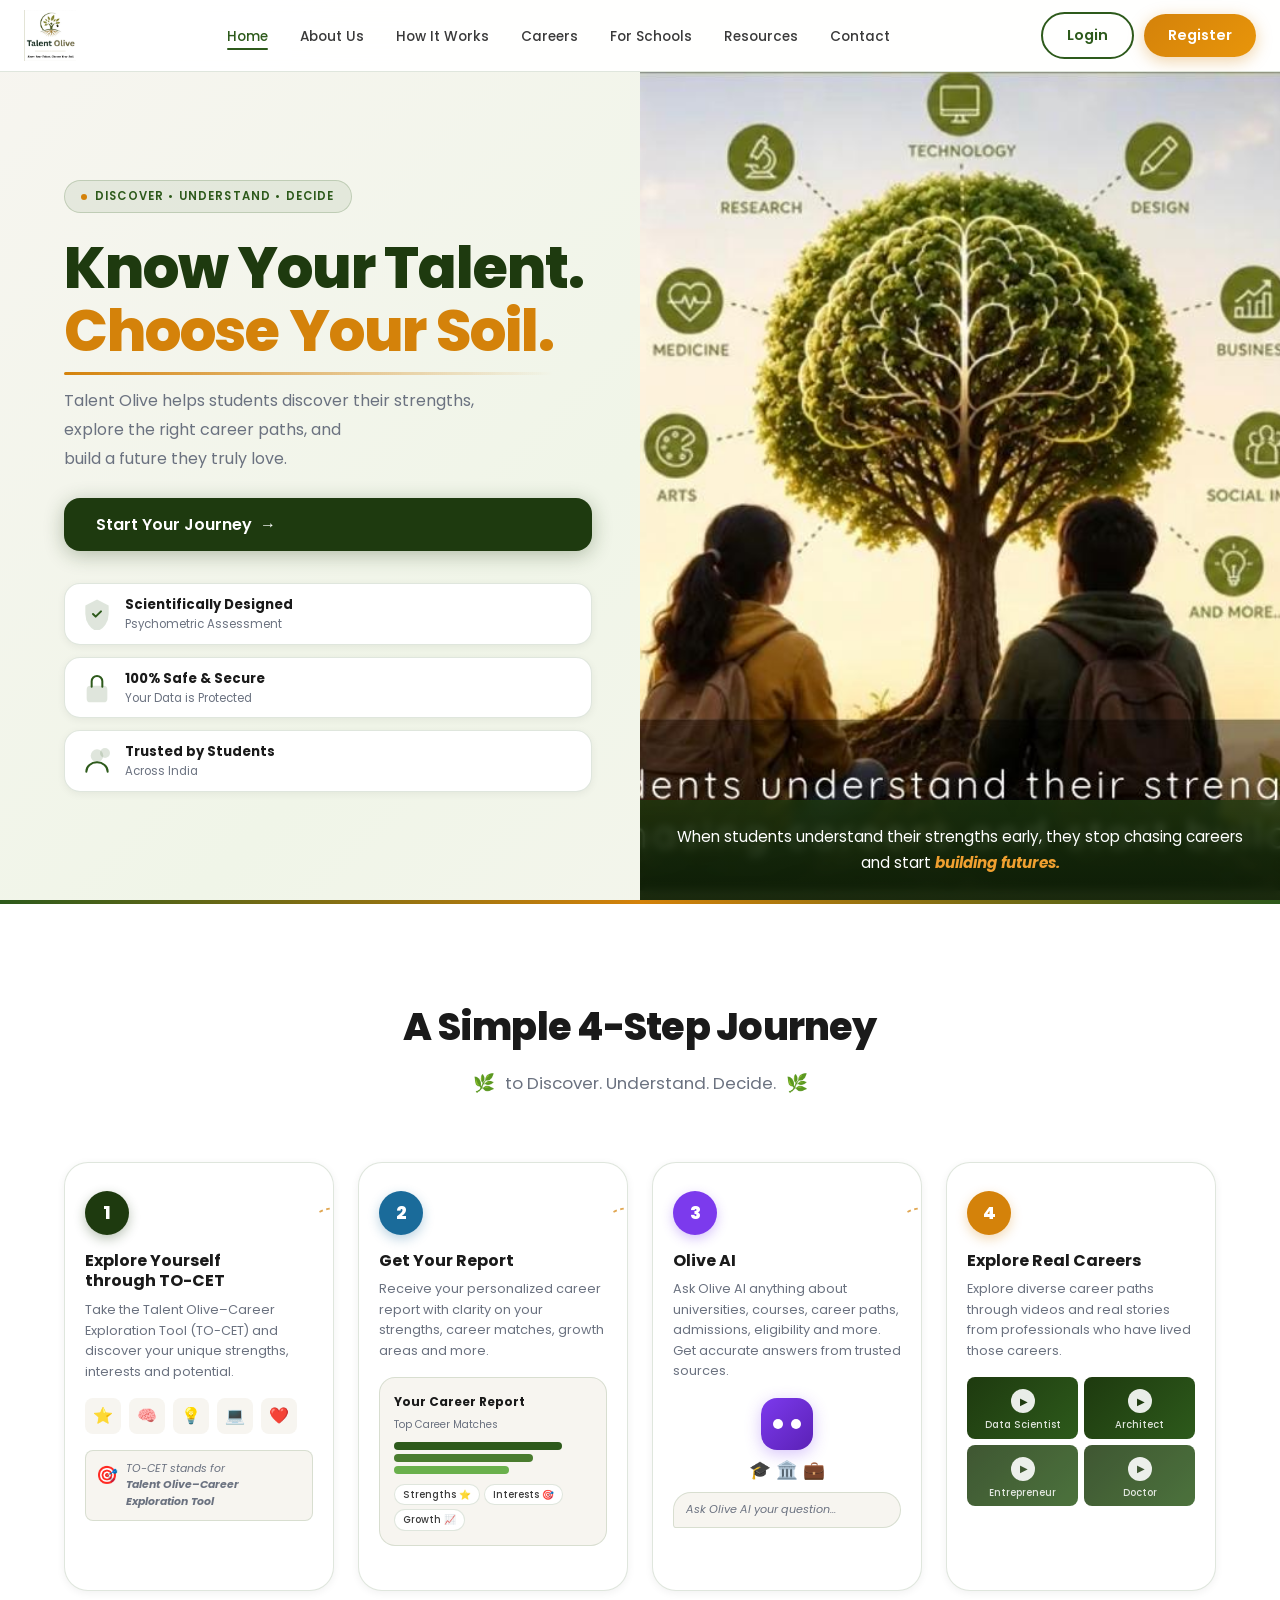
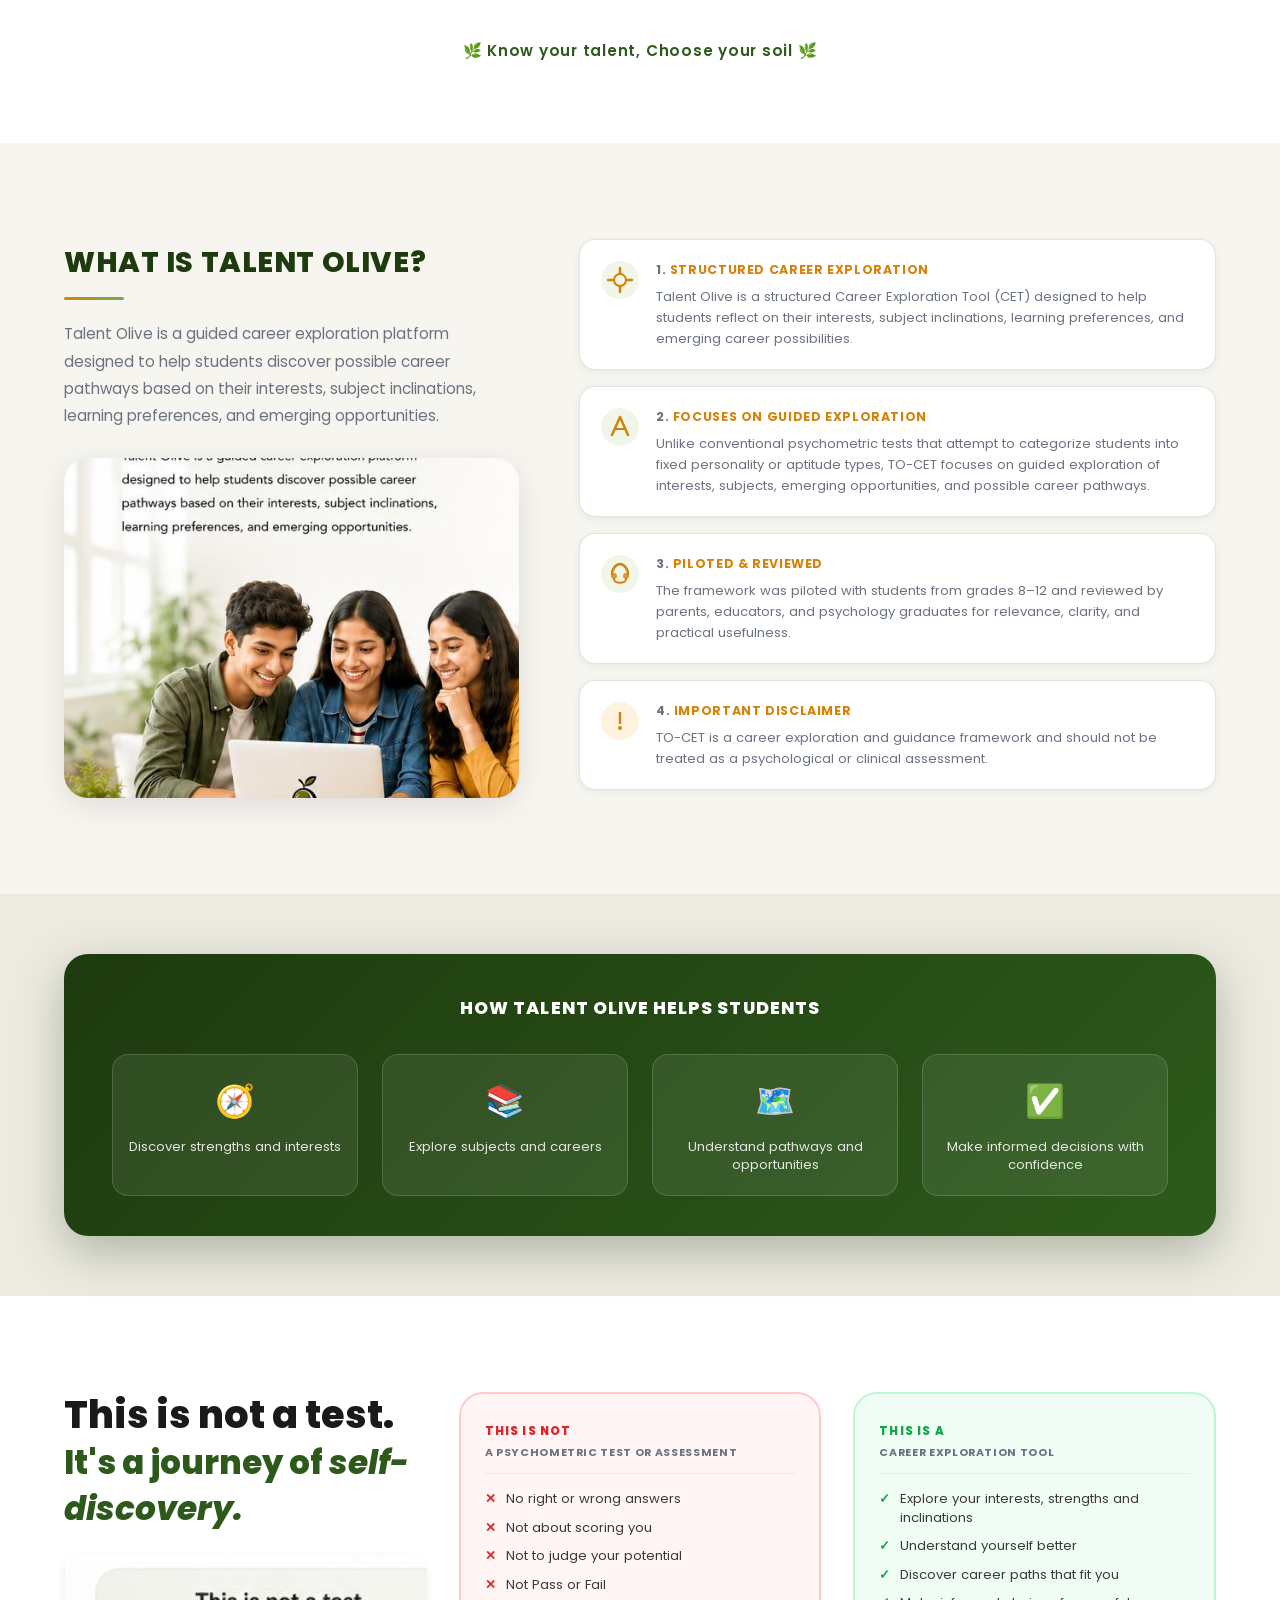
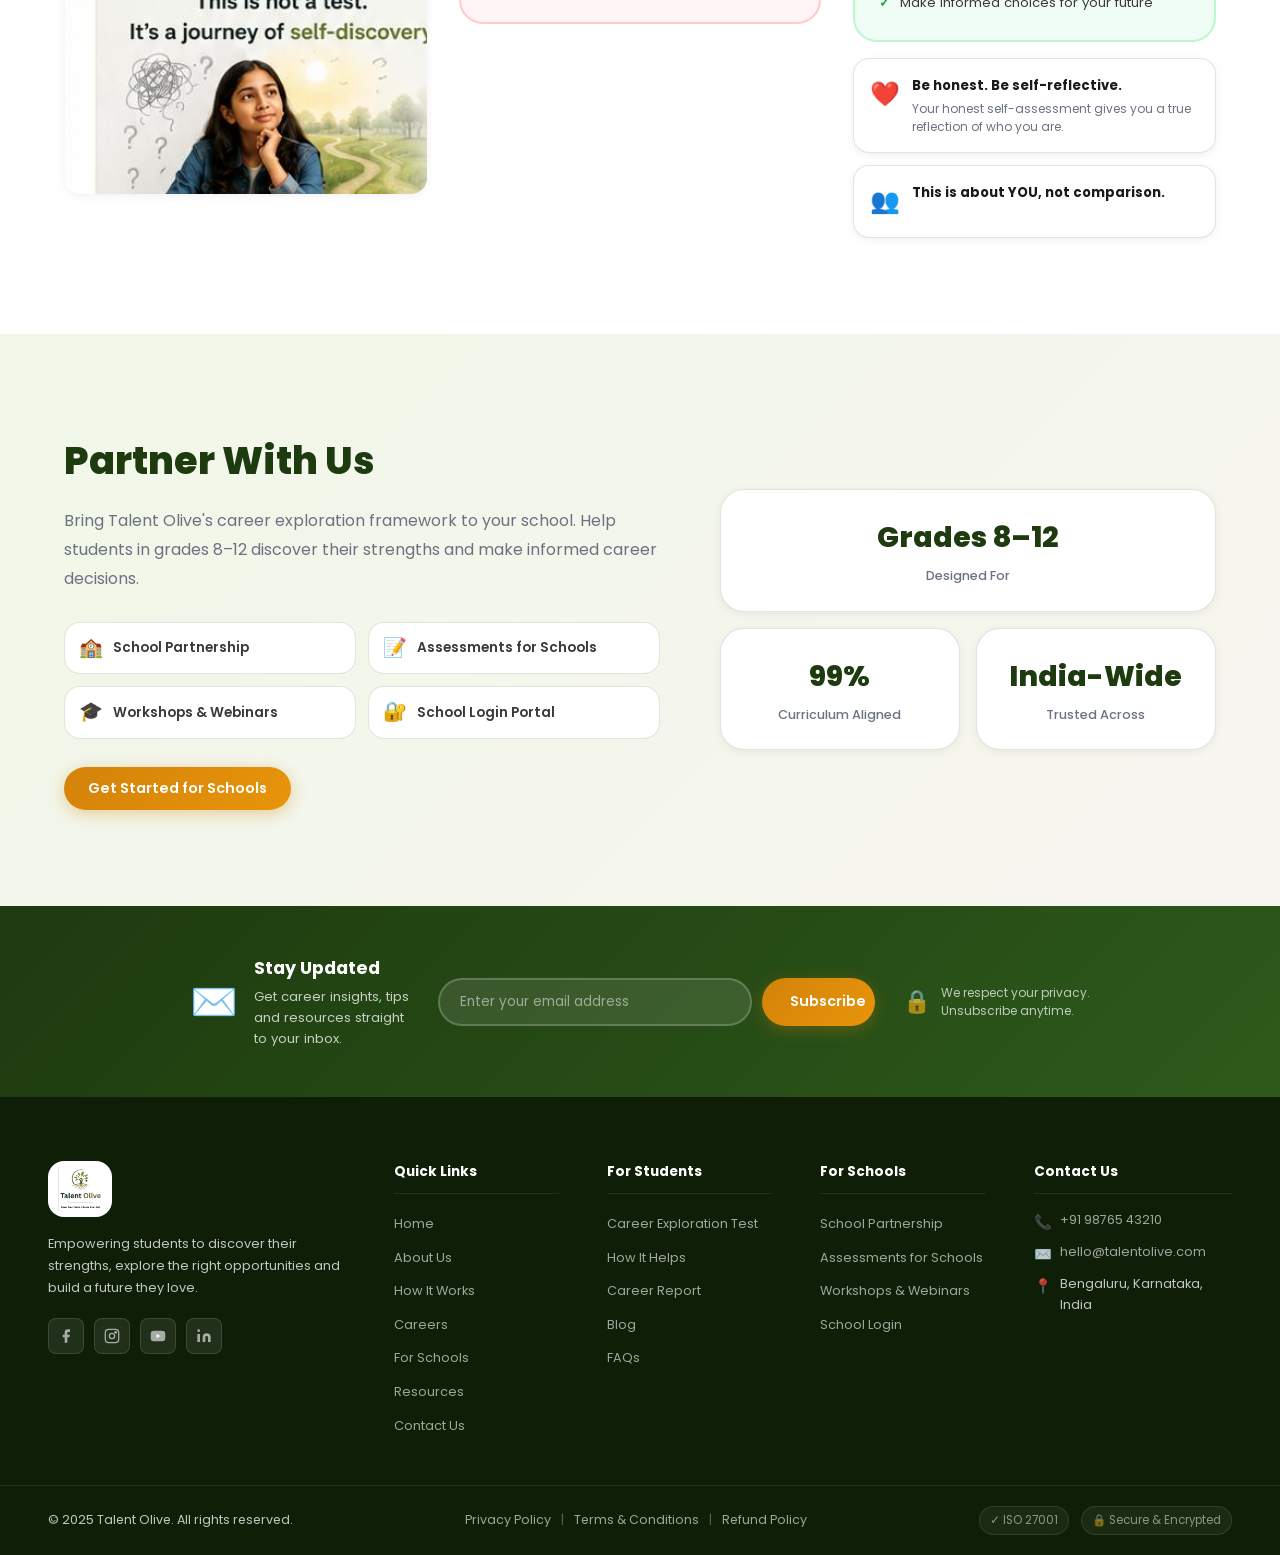
==== index.html @ 5e2acdb4 "Initial commit — Talent Olive full website Landing page with animated sections, 5-step auth/onboardi" ====
<!DOCTYPE html>
<html lang="en">
<head>
  <meta charset="UTF-8" />
  <meta name="viewport" content="width=device-width, initial-scale=1.0" />
  <title>Talent Olive — Know Your Talent. Choose Your Soil.</title>
  <link rel="preconnect" href="https://fonts.googleapis.com" />
  <link rel="preconnect" href="https://fonts.gstatic.com" crossorigin />
  <link href="https://fonts.googleapis.com/css2?family=Poppins:wght@300;400;500;600;700;800&family=Playfair+Display:ital,wght@0,700;1,700&display=swap" rel="stylesheet" />
  <link rel="stylesheet" href="styles.css" />
</head>
<body>

  <!-- ===== NAVBAR ===== -->
  <nav class="navbar" id="navbar">
    <div class="nav-container">
      <a href="#hero" class="nav-logo" id="logo-link">
        <img src="img-logo.jpeg" alt="Talent Olive" class="logo-img" />
      </a>

      <button class="nav-toggle" id="nav-toggle" aria-label="Toggle navigation">
        <span></span><span></span><span></span>
      </button>

      <ul class="nav-links" id="nav-links">
        <li><a href="#hero" class="nav-link active">Home</a></li>
        <li><a href="#about" class="nav-link">About Us</a></li>
        <li><a href="#how-it-works" class="nav-link">How It Works</a></li>
        <li><a href="#careers" class="nav-link">Careers</a></li>
        <li><a href="#for-schools" class="nav-link">For Schools</a></li>
        <li><a href="#resources" class="nav-link">Resources</a></li>
        <li><a href="#contact" class="nav-link">Contact</a></li>
      </ul>

      <div class="nav-actions">
        <a href="step1-login.html" class="btn btn-outline">Login</a>
        <a href="step1-login.html" class="btn btn-primary">Register</a>
      </div>
    </div>
  </nav>

  <!-- ===== HERO ===== -->
  <section class="hero" id="hero">
    <div class="hero-left">
      <div class="hero-badge animate-fade-up">
        <span class="dot"></span> DISCOVER • UNDERSTAND • DECIDE
      </div>
      <h1 class="hero-title animate-fade-up delay-1">
        Know Your Talent.<br />
        <span class="highlight">Choose Your Soil.</span>
      </h1>
      <p class="hero-subtitle animate-fade-up delay-2">
        Talent Olive helps students discover their strengths,<br />
        explore the right career paths, and<br />
        build a future they truly love.
      </p>
      <a href="step1-login.html" class="btn btn-hero animate-fade-up delay-3">
        Start Your Journey <span class="btn-arrow">→</span>
      </a>

      <div class="trust-badges animate-fade-up delay-4">
        <div class="badge">
          <div class="badge-icon">
            <svg viewBox="0 0 24 24" fill="none"><path d="M12 2L4 6v6c0 5.5 3.5 10.7 8 12 4.5-1.3 8-6.5 8-12V6L12 2z" fill="#2d5a1b" opacity="0.15" stroke="#2d5a1b" stroke-width="1.5"/><path d="M9 12l2 2 4-4" stroke="#2d5a1b" stroke-width="1.5" stroke-linecap="round" stroke-linejoin="round"/></svg>
          </div>
          <div>
            <strong>Scientifically Designed</strong>
            <span>Psychometric Assessment</span>
          </div>
        </div>
        <div class="badge">
          <div class="badge-icon">
            <svg viewBox="0 0 24 24" fill="none"><rect x="5" y="11" width="14" height="11" rx="2" fill="#2d5a1b" opacity="0.15" stroke="#2d5a1b" stroke-width="1.5"/><path d="M8 11V7a4 4 0 018 0v4" stroke="#2d5a1b" stroke-width="1.5" stroke-linecap="round"/></svg>
          </div>
          <div>
            <strong>100% Safe & Secure</strong>
            <span>Your Data is Protected</span>
          </div>
        </div>
        <div class="badge">
          <div class="badge-icon">
            <svg viewBox="0 0 24 24" fill="none"><circle cx="12" cy="8" r="4" fill="#2d5a1b" opacity="0.15" stroke="#2d5a1b" stroke-width="1.5"/><path d="M4 20c0-4 3.6-7 8-7s8 3 8 7" stroke="#2d5a1b" stroke-width="1.5" stroke-linecap="round"/><circle cx="18" cy="6" r="3" fill="#2d5a1b" opacity="0.15" stroke="#2d5a1b" stroke-width="1.5"/></svg>
          </div>
          <div>
            <strong>Trusted by Students</strong>
            <span>Across India</span>
          </div>
        </div>
      </div>
    </div>

    <div class="hero-right animate-fade-in delay-2">
      <div class="hero-img-wrap">
        <img src="img-hero-visual.jpeg" class="hero-img" alt="Students exploring career paths with Talent Olive" />
        <div class="hero-quote">
          <p>When students understand their strengths early, they stop chasing careers and start <strong class="quote-accent">building futures.</strong></p>
        </div>
      </div>
    </div>
  </section>

  <!-- ===== 4-STEP JOURNEY ===== -->
  <section class="journey" id="how-it-works">
    <div class="container">
      <div class="section-header">
        <h2 class="section-title scroll-reveal">A Simple 4-Step Journey</h2>
        <p class="section-subtitle scroll-reveal delay-1">
          <span class="leaf-icon">🌿</span> to Discover. Understand. Decide. <span class="leaf-icon">🌿</span>
        </p>
      </div>

      <div class="steps-grid">
        <!-- Step 1 -->
        <div class="step-card scroll-reveal delay-1">
          <div class="step-number">1</div>
          <div class="step-content">
            <h3>Explore Yourself<br />through TO-CET</h3>
            <p>Take the Talent Olive–Career Exploration Tool (TO-CET) and discover your unique strengths, interests and potential.</p>
          </div>
          <div class="step-visual step-visual-1">
            <div class="step-icons-cluster">
              <div class="mini-icon">⭐</div>
              <div class="mini-icon">🧠</div>
              <div class="mini-icon">💡</div>
              <div class="mini-icon laptop">💻</div>
              <div class="mini-icon heart">❤️</div>
            </div>
          </div>
          <div class="step-label">
            <span class="step-abbr-icon">🎯</span>
            <p><em>TO-CET stands for<br/><strong>Talent Olive–Career<br/>Exploration Tool</strong></em></p>
          </div>
          <div class="step-connector"><svg viewBox="0 0 40 20"><path d="M5 10 Q20 2 35 10" stroke="#d4820a" stroke-width="2" fill="none" stroke-dasharray="4"/><polygon points="32,6 38,10 32,14" fill="#d4820a"/></svg></div>
        </div>

        <!-- Step 2 -->
        <div class="step-card scroll-reveal delay-2">
          <div class="step-number step-number-2">2</div>
          <div class="step-content">
            <h3>Get Your Report</h3>
            <p>Receive your personalized career report with clarity on your strengths, career matches, growth areas and more.</p>
          </div>
          <div class="step-visual step-visual-2">
            <div class="report-card-mock">
              <div class="report-header">Your Career Report</div>
              <div class="report-label">Top Career Matches</div>
              <div class="report-chart">
                <div class="chart-bar" style="width:85%; background:#2d5a1b;"></div>
                <div class="chart-bar" style="width:70%; background:#4a7c2f;"></div>
                <div class="chart-bar" style="width:58%; background:#6ab04c;"></div>
              </div>
              <div class="report-tags">
                <span class="rtag">Strengths ⭐</span>
                <span class="rtag">Interests 🎯</span>
                <span class="rtag">Growth 📈</span>
              </div>
            </div>
          </div>
          <div class="step-connector"><svg viewBox="0 0 40 20"><path d="M5 10 Q20 2 35 10" stroke="#d4820a" stroke-width="2" fill="none" stroke-dasharray="4"/><polygon points="32,6 38,10 32,14" fill="#d4820a"/></svg></div>
        </div>

        <!-- Step 3 -->
        <div class="step-card scroll-reveal delay-3">
          <div class="step-number step-number-3">3</div>
          <div class="step-content">
            <h3>Olive AI</h3>
            <p>Ask Olive AI anything about universities, courses, career paths, admissions, eligibility and more. Get accurate answers from trusted sources.</p>
          </div>
          <div class="step-visual step-visual-3">
            <div class="ai-bot">
              <div class="bot-face">
                <div class="bot-eye"></div>
                <div class="bot-eye"></div>
              </div>
              <div class="bot-icons">🎓 🏛️ 💼</div>
            </div>
            <div class="ai-chat-bubble">Ask Olive AI your question...</div>
          </div>
          <div class="step-connector"><svg viewBox="0 0 40 20"><path d="M5 10 Q20 2 35 10" stroke="#d4820a" stroke-width="2" fill="none" stroke-dasharray="4"/><polygon points="32,6 38,10 32,14" fill="#d4820a"/></svg></div>
        </div>

        <!-- Step 4 -->
        <div class="step-card scroll-reveal delay-4">
          <div class="step-number step-number-4">4</div>
          <div class="step-content">
            <h3>Explore Real Careers</h3>
            <p>Explore diverse career paths through videos and real stories from professionals who have lived those careers.</p>
          </div>
          <div class="step-visual step-visual-4">
            <div class="career-videos">
              <div class="video-thumb">
                <div class="play-btn">▶</div>
                <span>Data Scientist</span>
              </div>
              <div class="video-thumb">
                <div class="play-btn">▶</div>
                <span>Architect</span>
              </div>
              <div class="video-thumb small-thumb">
                <div class="play-btn">▶</div>
                <span>Entrepreneur</span>
              </div>
              <div class="video-thumb small-thumb">
                <div class="play-btn">▶</div>
                <span>Doctor</span>
              </div>
            </div>
          </div>
        </div>
      </div>

      <div class="journey-cta scroll-reveal">
        <p class="journey-tagline">🌿 Know your talent, Choose your soil 🌿</p>
      </div>
    </div>
  </section>

  <!-- ===== WHAT IS TALENT OLIVE ===== -->
  <section class="about" id="about">
    <div class="container">
      <div class="about-grid">
        <div class="about-left scroll-reveal">
          <h2 class="about-title">WHAT IS TALENT OLIVE?</h2>
          <div class="title-underline"></div>
          <p class="about-desc">
            Talent Olive is a guided career exploration platform designed to help students discover possible career pathways based on their interests, subject inclinations, learning preferences, and emerging opportunities.
          </p>
          <div class="about-image">
            <div class="about-img-real"></div>
          </div>
        </div>

        <div class="about-right">
          <div class="feature-cards">
            <div class="feature-card scroll-reveal delay-1">
              <div class="feature-icon">
                <svg viewBox="0 0 40 40" fill="none"><circle cx="20" cy="20" r="19" fill="#f0f7e8"/><path d="M20 8 L20 14 M8 20 L14 20 M20 26 L20 32 M26 20 L32 20" stroke="#d4820a" stroke-width="2.5" stroke-linecap="round"/><circle cx="20" cy="20" r="6" fill="none" stroke="#d4820a" stroke-width="2"/></svg>
              </div>
              <div class="feature-text">
                <h4><span class="feature-num">1.</span> STRUCTURED CAREER EXPLORATION</h4>
                <p>Talent Olive is a structured Career Exploration Tool (CET) designed to help students reflect on their interests, subject inclinations, learning preferences, and emerging career possibilities.</p>
              </div>
            </div>

            <div class="feature-card scroll-reveal delay-2">
              <div class="feature-icon">
                <svg viewBox="0 0 40 40" fill="none"><circle cx="20" cy="20" r="19" fill="#f0f7e8"/><path d="M12 28 L20 10 L28 28" stroke="#d4820a" stroke-width="2.5" stroke-linecap="round" stroke-linejoin="round"/><path d="M15 22 L25 22" stroke="#d4820a" stroke-width="2" stroke-linecap="round"/></svg>
              </div>
              <div class="feature-text">
                <h4><span class="feature-num">2.</span> FOCUSES ON GUIDED EXPLORATION</h4>
                <p>Unlike conventional psychometric tests that attempt to categorize students into fixed personality or aptitude types, TO-CET focuses on guided exploration of interests, subjects, emerging opportunities, and possible career pathways.</p>
              </div>
            </div>

            <div class="feature-card scroll-reveal delay-3">
              <div class="feature-icon">
                <svg viewBox="0 0 40 40" fill="none"><circle cx="20" cy="20" r="19" fill="#f0f7e8"/><path d="M12 20 C12 15 16 10 20 10 C24 10 28 15 28 20" stroke="#d4820a" stroke-width="2.5" stroke-linecap="round" fill="none"/><circle cx="14" cy="22" r="3" fill="#d4820a" opacity="0.8"/><circle cx="26" cy="22" r="3" fill="#d4820a" opacity="0.8"/><path d="M14 25 C14 30 26 30 26 25" stroke="#d4820a" stroke-width="2" fill="none" stroke-linecap="round"/></svg>
              </div>
              <div class="feature-text">
                <h4><span class="feature-num">3.</span> PILOTED & REVIEWED</h4>
                <p>The framework was piloted with students from grades 8–12 and reviewed by parents, educators, and psychology graduates for relevance, clarity, and practical usefulness.</p>
              </div>
            </div>

            <div class="feature-card scroll-reveal delay-4">
              <div class="feature-icon">
                <svg viewBox="0 0 40 40" fill="none"><circle cx="20" cy="20" r="19" fill="#fff3e0"/><path d="M20 12 L20 22" stroke="#d4820a" stroke-width="2.5" stroke-linecap="round"/><circle cx="20" cy="27" r="2" fill="#d4820a"/></svg>
              </div>
              <div class="feature-text">
                <h4><span class="feature-num">4.</span> IMPORTANT DISCLAIMER</h4>
                <p>TO-CET is a career exploration and guidance framework and should not be treated as a psychological or clinical assessment.</p>
              </div>
            </div>
          </div>
        </div>
      </div>
    </div>
  </section>

  <!-- ===== HOW TALENT OLIVE HELPS ===== -->
  <section class="helps" id="careers">
    <div class="container">
      <div class="helps-inner scroll-reveal">
        <h3 class="helps-title">HOW TALENT OLIVE HELPS STUDENTS</h3>
        <div class="helps-grid">
          <div class="help-item scroll-reveal delay-1">
            <div class="help-icon">🧭</div>
            <p>Discover strengths and interests</p>
          </div>
          <div class="help-item scroll-reveal delay-2">
            <div class="help-icon">📚</div>
            <p>Explore subjects and careers</p>
          </div>
          <div class="help-item scroll-reveal delay-3">
            <div class="help-icon">🗺️</div>
            <p>Understand pathways and opportunities</p>
          </div>
          <div class="help-item scroll-reveal delay-4">
            <div class="help-icon">✅</div>
            <p>Make informed decisions with confidence</p>
          </div>
        </div>
      </div>
    </div>
  </section>

  <!-- ===== SELF DISCOVERY SECTION ===== -->
  <section class="self-discovery" id="resources">
    <div class="container">
      <div class="discovery-grid">
        <div class="discovery-left scroll-reveal">
          <h2 class="discovery-title">
            This is not a test.<br/>
            <span class="discovery-accent">It's a journey of <em>self-discovery.</em></span>
          </h2>
          <div class="discovery-illustration"></div>
        </div>

        <div class="discovery-middle scroll-reveal delay-1">
          <div class="compare-card not-card">
            <h4 class="compare-title not-title">THIS IS NOT</h4>
            <p class="compare-sub">A PSYCHOMETRIC TEST OR ASSESSMENT</p>
            <ul class="compare-list">
              <li><span class="cross">✕</span> No right or wrong answers</li>
              <li><span class="cross">✕</span> Not about scoring you</li>
              <li><span class="cross">✕</span> Not to judge your potential</li>
              <li><span class="cross">✕</span> Not Pass or Fail</li>
            </ul>
          </div>
        </div>

        <div class="discovery-right scroll-reveal delay-2">
          <div class="compare-card is-card">
            <h4 class="compare-title is-title">THIS IS A</h4>
            <p class="compare-sub">CAREER EXPLORATION TOOL</p>
            <ul class="compare-list">
              <li><span class="check">✓</span> Explore your interests, strengths and inclinations</li>
              <li><span class="check">✓</span> Understand yourself better</li>
              <li><span class="check">✓</span> Discover career paths that fit you</li>
              <li><span class="check">✓</span> Make informed choices for your future</li>
            </ul>
          </div>

          <div class="values-cards">
            <div class="value-card scroll-reveal delay-3">
              <div class="value-icon">❤️</div>
              <div>
                <strong>Be honest. Be self-reflective.</strong>
                <p>Your honest self-assessment gives you a true reflection of who you are.</p>
              </div>
            </div>
            <div class="value-card scroll-reveal delay-4">
              <div class="value-icon">👥</div>
              <div>
                <strong>This is about YOU, not comparison.</strong>
              </div>
            </div>
          </div>
        </div>
      </div>
    </div>
  </section>

  <!-- ===== FOR SCHOOLS ===== -->
  <section class="for-schools" id="for-schools">
    <div class="container">
      <div class="schools-content scroll-reveal">
        <div class="schools-text">
          <h2>Partner With Us</h2>
          <p>Bring Talent Olive's career exploration framework to your school. Help students in grades 8–12 discover their strengths and make informed career decisions.</p>
          <div class="schools-features">
            <div class="school-feat"><span>🏫</span> School Partnership</div>
            <div class="school-feat"><span>📝</span> Assessments for Schools</div>
            <div class="school-feat"><span>🎓</span> Workshops & Webinars</div>
            <div class="school-feat"><span>🔐</span> School Login Portal</div>
          </div>
          <a href="step1-login.html" class="btn btn-primary">Get Started for Schools</a>
        </div>
        <div class="schools-visual scroll-reveal delay-2">
          <div class="school-stat-card">
            <div class="stat">Grades 8–12</div>
            <div class="stat-label">Designed For</div>
          </div>
          <div class="school-stat-card">
            <div class="stat">100%</div>
            <div class="stat-label">Curriculum Aligned</div>
          </div>
          <div class="school-stat-card">
            <div class="stat">India-Wide</div>
            <div class="stat-label">Trusted Across</div>
          </div>
        </div>
      </div>
    </div>
  </section>

  <!-- ===== NEWSLETTER ===== -->
  <section class="newsletter">
    <div class="newsletter-inner scroll-reveal">
      <div class="newsletter-left">
        <div class="newsletter-icon">✉️</div>
        <div>
          <h3>Stay Updated</h3>
          <p>Get career insights, tips and resources straight to your inbox.</p>
        </div>
      </div>
      <form class="newsletter-form" id="newsletter-form">
        <input type="email" placeholder="Enter your email address" class="newsletter-input" required />
        <button type="submit" class="btn btn-subscribe">Subscribe</button>
      </form>
      <div class="newsletter-right">
        <div class="privacy-icon">🔒</div>
        <p>We respect your privacy.<br/>Unsubscribe anytime.</p>
      </div>
    </div>
  </section>

  <!-- ===== FOOTER ===== -->
  <footer class="footer" id="contact">
    <div class="footer-top">
      <div class="footer-brand">
        <a href="#hero" class="footer-logo">
          <div class="footer-logo-img-wrap">
            <img src="img-logo.jpeg" alt="Talent Olive" class="footer-logo-img" />
          </div>
        </a>
        <p class="footer-desc">Empowering students to discover their strengths, explore the right opportunities and build a future they love.</p>
        <div class="social-links">
          <a href="#" class="social-link" aria-label="Facebook">
            <svg viewBox="0 0 24 24" fill="currentColor"><path d="M18 2h-3a5 5 0 00-5 5v3H7v4h3v8h4v-8h3l1-4h-4V7a1 1 0 011-1h3z"/></svg>
          </a>
          <a href="#" class="social-link" aria-label="Instagram">
            <svg viewBox="0 0 24 24" fill="none" stroke="currentColor" stroke-width="2"><rect x="2" y="2" width="20" height="20" rx="5" ry="5"/><circle cx="12" cy="12" r="4"/><circle cx="17.5" cy="6.5" r="1" fill="currentColor"/></svg>
          </a>
          <a href="#" class="social-link" aria-label="YouTube">
            <svg viewBox="0 0 24 24" fill="currentColor"><path d="M22.54 6.42a2.78 2.78 0 00-1.95-1.96C18.88 4 12 4 12 4s-6.88 0-8.59.46A2.78 2.78 0 001.46 6.42 29 29 0 001 12a29 29 0 00.46 5.58 2.78 2.78 0 001.95 1.96C5.12 20 12 20 12 20s6.88 0 8.59-.46a2.78 2.78 0 001.95-1.96A29 29 0 0023 12a29 29 0 00-.46-5.58z"/><polygon points="9.75 15.02 15.5 12 9.75 8.98 9.75 15.02" fill="white"/></svg>
          </a>
          <a href="#" class="social-link" aria-label="LinkedIn">
            <svg viewBox="0 0 24 24" fill="currentColor"><path d="M16 8a6 6 0 016 6v7h-4v-7a2 2 0 00-2-2 2 2 0 00-2 2v7h-4v-7a6 6 0 016-6zM2 9h4v12H2z"/><circle cx="4" cy="4" r="2"/></svg>
          </a>
        </div>
      </div>

      <div class="footer-links-group">
        <h4>Quick Links</h4>
        <ul>
          <li><a href="#hero">Home</a></li>
          <li><a href="#about">About Us</a></li>
          <li><a href="#how-it-works">How It Works</a></li>
          <li><a href="#careers">Careers</a></li>
          <li><a href="#for-schools">For Schools</a></li>
          <li><a href="#resources">Resources</a></li>
          <li><a href="#contact">Contact Us</a></li>
        </ul>
      </div>

      <div class="footer-links-group">
        <h4>For Students</h4>
        <ul>
          <li><a href="step1-login.html">Career Exploration Test</a></li>
          <li><a href="#how-it-works">How It Helps</a></li>
          <li><a href="step1-login.html">Career Report</a></li>
          <li><a href="#">Blog</a></li>
          <li><a href="#">FAQs</a></li>
        </ul>
      </div>

      <div class="footer-links-group">
        <h4>For Schools</h4>
        <ul>
          <li><a href="step1-login.html">School Partnership</a></li>
          <li><a href="#">Assessments for Schools</a></li>
          <li><a href="#">Workshops & Webinars</a></li>
          <li><a href="step1-login.html">School Login</a></li>
        </ul>
      </div>

      <div class="footer-links-group">
        <h4>Contact Us</h4>
        <ul class="contact-list">
          <li>
            <span class="contact-icon">📞</span>
            <a href="tel:+919876543210">+91 98765 43210</a>
          </li>
          <li>
            <span class="contact-icon">✉️</span>
            <a href="mailto:hello@talentolive.com">hello@talentolive.com</a>
          </li>
          <li>
            <span class="contact-icon">📍</span>
            <span>Bengaluru, Karnataka, India</span>
          </li>
        </ul>
      </div>
    </div>

    <div class="footer-bottom">
      <p>© 2025 Talent Olive. All rights reserved.</p>
      <div class="footer-legal">
        <a href="#">Privacy Policy</a>
        <span>|</span>
        <a href="#">Terms & Conditions</a>
        <span>|</span>
        <a href="#">Refund Policy</a>
      </div>
      <div class="footer-certs">
        <span class="cert">✓ ISO 27001</span>
        <span class="cert">🔒 Secure & Encrypted</span>
      </div>
    </div>
  </footer>

  <!-- ===== AUTH PAGE (hidden, shown on login/register) ===== -->
  <div class="auth-overlay" id="auth-overlay">
    <div class="auth-modal">
      <button class="auth-close" id="auth-close">✕</button>
      <div class="auth-logo">
        <div class="auth-logo-icon">🫒</div>
        <span>Talent Olive</span>
      </div>
      <div class="auth-tabs">
        <button class="auth-tab active" data-tab="login">Login</button>
        <button class="auth-tab" data-tab="register">Register</button>
      </div>
      <div class="auth-form-wrap" id="auth-form-wrap">
        <!-- Login Form -->
        <form class="auth-form active" id="form-login">
          <div class="form-group">
            <label>Email Address</label>
            <input type="email" placeholder="you@example.com" required />
          </div>
          <div class="form-group">
            <label>Password</label>
            <input type="password" placeholder="Enter your password" required />
          </div>
          <a href="#" class="forgot-link">Forgot Password?</a>
          <button type="submit" class="btn btn-primary btn-full">Login</button>
          <p class="auth-switch">Don't have an account? <a href="#" class="switch-link" data-target="register">Register here</a></p>
        </form>

        <!-- Register Form -->
        <form class="auth-form" id="form-register">
          <div class="form-group">
            <label>Full Name</label>
            <input type="text" placeholder="Your full name" required />
          </div>
          <div class="form-group">
            <label>Email Address</label>
            <input type="email" placeholder="you@example.com" required />
          </div>
          <div class="form-group">
            <label>Phone Number</label>
            <input type="tel" placeholder="+91 98765 43210" />
          </div>
          <div class="form-group">
            <label>Password</label>
            <input type="password" placeholder="Create a password" required />
          </div>
          <button type="submit" class="btn btn-primary btn-full">Create Account</button>
          <p class="auth-switch">Already have an account? <a href="#" class="switch-link" data-target="login">Login here</a></p>
        </form>
      </div>
    </div>
  </div>

  <!-- Scroll to top button -->
  <button class="scroll-top" id="scroll-top" aria-label="Scroll to top">↑</button>

  <script src="script.js"></script>
</body>
</html>
---- styles.css ----
/* ===== DESIGN TOKENS ===== */
:root {
  --olive-dark: #1e3a0f;
  --olive-mid: #2d5a1b;
  --olive-light: #4a7c2f;
  --olive-pale: #6ab04c;
  --amber: #d4820a;
  --amber-light: #f0a030;
  --cream: #f7f5f0;
  --cream-dark: #edeae2;
  --white: #ffffff;
  --text-dark: #1a1a1a;
  --text-mid: #3a3a3a;
  --text-muted: #6b7280;
  --border: rgba(45, 90, 27, 0.15);
  --shadow-sm: 0 2px 8px rgba(0,0,0,0.06);
  --shadow-md: 0 8px 32px rgba(0,0,0,0.10);
  --shadow-lg: 0 20px 60px rgba(0,0,0,0.15);
  --radius-sm: 8px;
  --radius-md: 16px;
  --radius-lg: 24px;
  --radius-full: 9999px;
  --transition: 0.3s cubic-bezier(0.4, 0, 0.2, 1);
  --nav-h: 72px;
}

/* ===== RESET & BASE ===== */
*, *::before, *::after { box-sizing: border-box; margin: 0; padding: 0; }
html { scroll-behavior: smooth; font-size: 16px; }
body {
  font-family: 'Poppins', sans-serif;
  color: var(--text-dark);
  background: var(--white);
  line-height: 1.6;
  overflow-x: hidden;
}
a { text-decoration: none; color: inherit; }
ul { list-style: none; }
img, svg { display: block; max-width: 100%; }

/* ===== SCROLLBAR ===== */
::-webkit-scrollbar { width: 6px; }
::-webkit-scrollbar-track { background: var(--cream); }
::-webkit-scrollbar-thumb { background: var(--olive-light); border-radius: 3px; }

/* ===== UTILITIES ===== */
.container { max-width: 1200px; margin: 0 auto; padding: 0 24px; }

/* ===== BUTTONS ===== */
.btn {
  display: inline-flex;
  align-items: center;
  gap: 8px;
  padding: 10px 24px;
  border-radius: var(--radius-full);
  font-family: 'Poppins', sans-serif;
  font-size: 0.9rem;
  font-weight: 600;
  cursor: pointer;
  border: none;
  transition: var(--transition);
  white-space: nowrap;
  position: relative;
  overflow: hidden;
}
.btn::after {
  content: '';
  position: absolute;
  inset: 0;
  background: rgba(255,255,255,0.15);
  opacity: 0;
  transition: opacity 0.2s;
}
.btn:hover::after { opacity: 1; }
.btn:active { transform: scale(0.97); }

.btn-outline {
  background: transparent;
  border: 2px solid var(--olive-mid);
  color: var(--olive-mid);
}
.btn-outline:hover { background: var(--olive-mid); color: var(--white); }

.btn-primary {
  background: linear-gradient(135deg, var(--amber), #e8950a);
  color: var(--white);
  box-shadow: 0 4px 16px rgba(212, 130, 10, 0.35);
}
.btn-primary:hover {
  transform: translateY(-2px);
  box-shadow: 0 8px 24px rgba(212, 130, 10, 0.45);
}

.btn-hero {
  background: var(--olive-dark);
  color: var(--white);
  padding: 14px 32px;
  font-size: 1rem;
  border-radius: var(--radius-md);
  box-shadow: 0 4px 20px rgba(30, 58, 15, 0.3);
}
.btn-hero:hover {
  background: var(--olive-mid);
  transform: translateY(-2px);
  box-shadow: 0 8px 28px rgba(30, 58, 15, 0.4);
}
.btn-arrow { transition: transform 0.2s; }
.btn-hero:hover .btn-arrow { transform: translateX(4px); }

.btn-subscribe {
  background: linear-gradient(135deg, var(--amber), #e8950a);
  color: var(--white);
  padding: 12px 28px;
  border-radius: var(--radius-full);
  font-weight: 600;
  box-shadow: 0 4px 16px rgba(212, 130, 10, 0.3);
}
.btn-subscribe:hover { transform: translateY(-2px); }

.btn-full { width: 100%; justify-content: center; }

/* ===== SCROLL REVEAL ANIMATIONS ===== */
.scroll-reveal {
  opacity: 0;
  transform: translateY(32px);
  transition: opacity 0.7s cubic-bezier(0.4,0,0.2,1), transform 0.7s cubic-bezier(0.4,0,0.2,1);
}
.scroll-reveal.revealed {
  opacity: 1;
  transform: translateY(0);
}
.delay-1 { transition-delay: 0.1s; }
.delay-2 { transition-delay: 0.2s; }
.delay-3 { transition-delay: 0.3s; }
.delay-4 { transition-delay: 0.4s; }

/* Hero-specific entrance animations */
.animate-fade-up {
  opacity: 0;
  transform: translateY(30px);
  animation: fadeUp 0.8s cubic-bezier(0.4,0,0.2,1) forwards;
}
.animate-fade-in {
  opacity: 0;
  animation: fadeIn 1s ease forwards;
}
.delay-1 { animation-delay: 0.15s; }
.delay-2 { animation-delay: 0.3s; }
.delay-3 { animation-delay: 0.45s; }
.delay-4 { animation-delay: 0.6s; }

@keyframes fadeUp {
  to { opacity: 1; transform: translateY(0); }
}
@keyframes fadeIn {
  to { opacity: 1; }
}
@keyframes float {
  0%, 100% { transform: translateY(0px); }
  50% { transform: translateY(-10px); }
}
@keyframes floatReverse {
  0%, 100% { transform: translateY(0px); }
  50% { transform: translateY(10px); }
}
@keyframes pulse-glow {
  0%, 100% { box-shadow: 0 4px 16px rgba(45, 90, 27, 0.2); }
  50% { box-shadow: 0 8px 32px rgba(45, 90, 27, 0.4); }
}
@keyframes spin-slow {
  from { transform: rotate(0deg); }
  to { transform: rotate(360deg); }
}
@keyframes shimmer {
  0% { background-position: -200% center; }
  100% { background-position: 200% center; }
}

/* ===== NAVBAR ===== */
.navbar {
  position: fixed;
  top: 0; left: 0; right: 0;
  z-index: 1000;
  height: var(--nav-h);
  background: rgba(255,255,255,0.95);
  backdrop-filter: blur(20px);
  border-bottom: 1px solid var(--border);
  transition: box-shadow 0.3s, background 0.3s;
}
.navbar.scrolled {
  box-shadow: var(--shadow-md);
  background: rgba(255,255,255,0.98);
}
.nav-container {
  max-width: 1280px;
  margin: 0 auto;
  padding: 0 24px;
  height: 100%;
  display: flex;
  align-items: center;
  gap: 32px;
}

/* Logo */
.nav-logo {
  display: flex;
  align-items: center;
  text-decoration: none;
  flex-shrink: 0;
}
.logo-img {
  height: 52px;
  width: auto;
  object-fit: contain;
  display: block;
}

/* Nav links */
.nav-links {
  display: flex;
  align-items: center;
  gap: 4px;
  flex: 1;
  justify-content: center;
}
.nav-link {
  padding: 8px 14px;
  font-size: 0.85rem;
  font-weight: 500;
  color: var(--text-mid);
  border-radius: var(--radius-sm);
  transition: var(--transition);
  position: relative;
}
.nav-link::after {
  content: '';
  position: absolute;
  bottom: 4px; left: 14px; right: 14px;
  height: 2px;
  background: var(--olive-mid);
  transform: scaleX(0);
  transition: transform 0.2s;
  border-radius: 2px;
}
.nav-link:hover, .nav-link.active { color: var(--olive-mid); }
.nav-link:hover::after, .nav-link.active::after { transform: scaleX(1); }

/* Nav actions */
.nav-actions { display: flex; align-items: center; gap: 10px; flex-shrink: 0; }

/* Mobile toggle */
.nav-toggle {
  display: none;
  flex-direction: column;
  gap: 5px;
  background: none;
  border: none;
  cursor: pointer;
  padding: 4px;
  margin-left: auto;
}
.nav-toggle span {
  display: block;
  width: 24px; height: 2px;
  background: var(--olive-dark);
  border-radius: 2px;
  transition: var(--transition);
}

/* ===== HERO SECTION ===== */
.hero {
  min-height: 100vh;
  padding-top: var(--nav-h);
  display: grid;
  grid-template-columns: 1fr 1fr;
  background: linear-gradient(135deg, var(--cream) 0%, #f0f5e8 50%, var(--cream) 100%);
  overflow: hidden;
}

.hero-left {
  display: flex;
  flex-direction: column;
  justify-content: center;
  padding: 64px 48px 64px 64px;
  gap: 24px;
}

.hero-badge {
  display: inline-flex;
  align-items: center;
  gap: 8px;
  background: rgba(45, 90, 27, 0.08);
  border: 1px solid rgba(45, 90, 27, 0.2);
  color: var(--olive-mid);
  padding: 6px 16px;
  border-radius: var(--radius-full);
  font-size: 0.72rem;
  font-weight: 600;
  letter-spacing: 0.1em;
  width: fit-content;
}
.dot {
  width: 6px; height: 6px;
  background: var(--amber);
  border-radius: 50%;
  animation: pulse-glow 2s infinite;
}

.hero-title {
  font-size: clamp(2.4rem, 4.5vw, 3.6rem);
  font-weight: 800;
  line-height: 1.1;
  color: var(--olive-dark);
  letter-spacing: -0.02em;
}
.highlight {
  color: var(--amber);
  position: relative;
}
.highlight::after {
  content: '';
  position: absolute;
  bottom: -4px; left: 0; right: 0;
  height: 3px;
  background: linear-gradient(90deg, var(--amber), transparent);
  border-radius: 2px;
}

.hero-subtitle {
  font-size: 1rem;
  color: var(--text-muted);
  line-height: 1.8;
}

/* Trust badges */
.trust-badges {
  display: flex;
  flex-direction: column;
  gap: 12px;
  margin-top: 8px;
}
.badge {
  display: flex;
  align-items: center;
  gap: 12px;
  padding: 10px 16px;
  background: var(--white);
  border-radius: var(--radius-md);
  border: 1px solid var(--border);
  box-shadow: var(--shadow-sm);
  transition: var(--transition);
}
.badge:hover {
  border-color: var(--olive-light);
  transform: translateX(4px);
}
.badge-icon { width: 32px; height: 32px; flex-shrink: 0; }
.badge div { display: flex; flex-direction: column; }
.badge strong { font-size: 0.82rem; color: var(--text-dark); }
.badge span { font-size: 0.72rem; color: var(--text-muted); }

/* Hero right — full-bleed image panel */
.hero-right {
  position: relative;
  overflow: hidden;
  padding: 0;
}

.hero-img-wrap {
  position: absolute;
  inset: 0;
}

.hero-img {
  width: 100%;
  height: 100%;
  object-fit: cover;
  object-position: center top;
  display: block;
}

/* Hero quote card — overlaid at bottom of image */
.hero-quote {
  position: absolute;
  bottom: 0; left: 0; right: 0;
  background: linear-gradient(to top, rgba(15, 31, 7, 0.92) 0%, rgba(30, 58, 15, 0.75) 100%);
  color: var(--white);
  padding: 24px 32px;
  font-size: 0.95rem;
  line-height: 1.7;
  text-align: center;
  backdrop-filter: blur(4px);
}
.quote-accent { color: var(--amber-light); font-style: italic; }

/* ===== JOURNEY SECTION ===== */
.journey {
  padding: 96px 0 80px;
  background: var(--white);
  position: relative;
}
.journey::before {
  content: '';
  position: absolute;
  top: 0; left: 0; right: 0;
  height: 4px;
  background: linear-gradient(90deg, var(--olive-mid), var(--amber), var(--olive-mid));
}

.section-header { text-align: center; margin-bottom: 64px; }
.section-title {
  font-size: clamp(1.8rem, 3vw, 2.6rem);
  font-weight: 800;
  color: var(--text-dark);
  margin-bottom: 12px;
  letter-spacing: -0.02em;
}
.section-subtitle {
  font-size: 1.05rem;
  color: var(--text-muted);
  display: flex;
  align-items: center;
  justify-content: center;
  gap: 10px;
}
.leaf-icon { font-size: 1.1rem; }

/* Steps grid */
.steps-grid {
  display: grid;
  grid-template-columns: repeat(4, 1fr);
  gap: 24px;
  position: relative;
}

.step-card {
  background: var(--white);
  border: 1.5px solid var(--border);
  border-radius: var(--radius-lg);
  padding: 28px 20px;
  position: relative;
  transition: var(--transition);
  box-shadow: var(--shadow-sm);
  overflow: hidden;
}
.step-card::before {
  content: '';
  position: absolute;
  top: 0; left: 0; right: 0;
  height: 3px;
  background: linear-gradient(90deg, var(--olive-mid), var(--olive-pale));
  transform: scaleX(0);
  transition: transform 0.3s;
}
.step-card:hover { transform: translateY(-6px); box-shadow: var(--shadow-lg); border-color: var(--olive-pale); }
.step-card:hover::before { transform: scaleX(1); }

.step-number {
  width: 44px; height: 44px;
  background: var(--olive-dark);
  color: var(--white);
  border-radius: 50%;
  display: flex;
  align-items: center;
  justify-content: center;
  font-weight: 800;
  font-size: 1.1rem;
  margin-bottom: 16px;
  box-shadow: 0 4px 12px rgba(30, 58, 15, 0.3);
}
.step-number-2 { background: #1a6b9a; box-shadow: 0 4px 12px rgba(26, 107, 154, 0.3); }
.step-number-3 { background: #7c3aed; box-shadow: 0 4px 12px rgba(124, 58, 237, 0.3); }
.step-number-4 { background: var(--amber); box-shadow: 0 4px 12px rgba(212, 130, 10, 0.3); }

.step-content h3 {
  font-size: 1rem;
  font-weight: 700;
  color: var(--text-dark);
  margin-bottom: 8px;
  line-height: 1.3;
}
.step-content p {
  font-size: 0.8rem;
  color: var(--text-muted);
  line-height: 1.6;
}

/* Step visuals */
.step-visual { margin: 16px 0; }

.step-icons-cluster {
  display: flex;
  flex-wrap: wrap;
  gap: 8px;
}
.mini-icon {
  width: 36px; height: 36px;
  background: var(--cream);
  border-radius: var(--radius-sm);
  display: flex;
  align-items: center;
  justify-content: center;
  font-size: 1rem;
  transition: var(--transition);
}
.mini-icon:hover { background: var(--olive-pale); transform: scale(1.1); }

/* Report mock */
.report-card-mock {
  background: var(--cream);
  border-radius: var(--radius-md);
  padding: 14px;
  border: 1px solid var(--border);
}
.report-header { font-size: 0.75rem; font-weight: 700; color: var(--text-dark); margin-bottom: 6px; }
.report-label { font-size: 0.65rem; color: var(--text-muted); margin-bottom: 8px; }
.report-chart { display: flex; flex-direction: column; gap: 4px; margin-bottom: 10px; }
.chart-bar { height: 8px; border-radius: 4px; transition: width 1s ease; }
.report-tags { display: flex; flex-wrap: wrap; gap: 4px; }
.rtag {
  background: var(--white);
  border: 1px solid var(--border);
  padding: 2px 8px;
  border-radius: var(--radius-full);
  font-size: 0.6rem;
  font-weight: 500;
  color: var(--text-mid);
}

/* AI bot */
.ai-bot {
  display: flex;
  flex-direction: column;
  align-items: center;
  gap: 6px;
  margin-bottom: 8px;
}
.bot-face {
  width: 52px; height: 52px;
  background: linear-gradient(135deg, #7c3aed, #5b21b6);
  border-radius: var(--radius-md);
  display: flex;
  align-items: center;
  justify-content: center;
  gap: 8px;
  box-shadow: 0 4px 16px rgba(124, 58, 237, 0.3);
}
.bot-eye {
  width: 10px; height: 10px;
  background: var(--white);
  border-radius: 50%;
  animation: pulse-glow 1.5s infinite;
}
.bot-icons { font-size: 1.1rem; }
.ai-chat-bubble {
  background: var(--cream);
  border: 1px solid var(--border);
  border-radius: 20px 20px 20px 4px;
  padding: 8px 12px;
  font-size: 0.7rem;
  color: var(--text-muted);
  font-style: italic;
}

/* Career video thumbnails */
.career-videos {
  display: grid;
  grid-template-columns: 1fr 1fr;
  gap: 6px;
}
.video-thumb {
  background: linear-gradient(135deg, var(--olive-dark), var(--olive-mid));
  border-radius: var(--radius-sm);
  padding: 12px 8px 6px;
  display: flex;
  flex-direction: column;
  align-items: center;
  gap: 4px;
  cursor: pointer;
  transition: var(--transition);
}
.video-thumb:hover { transform: scale(1.04); }
.play-btn {
  width: 24px; height: 24px;
  background: rgba(255,255,255,0.9);
  border-radius: 50%;
  display: flex;
  align-items: center;
  justify-content: center;
  font-size: 0.6rem;
  color: var(--olive-dark);
  padding-left: 2px;
}
.video-thumb span { font-size: 0.6rem; color: rgba(255,255,255,0.85); font-weight: 500; text-align: center; }
.small-thumb { opacity: 0.85; }

/* Step label */
.step-label {
  display: flex;
  align-items: flex-start;
  gap: 8px;
  margin-top: 12px;
  padding: 10px;
  background: var(--cream);
  border-radius: var(--radius-sm);
  border: 1px solid var(--border);
}
.step-abbr-icon { font-size: 1.1rem; flex-shrink: 0; }
.step-label p { font-size: 0.68rem; color: var(--text-muted); line-height: 1.5; }

/* Step connector arrow */
.step-connector {
  position: absolute;
  right: -18px;
  top: 40px;
  width: 36px;
  z-index: 5;
  opacity: 0.7;
}
.step-card:last-child .step-connector { display: none; }

/* Journey CTA */
.journey-cta { text-align: center; margin-top: 48px; }
.journey-tagline {
  font-size: 0.95rem;
  color: var(--olive-mid);
  font-weight: 600;
  letter-spacing: 0.05em;
}

/* ===== ABOUT SECTION ===== */
.about {
  padding: 96px 0;
  background: var(--cream);
  position: relative;
}

.about-grid {
  display: grid;
  grid-template-columns: 1fr 1.4fr;
  gap: 60px;
  align-items: start;
}

.about-title {
  font-size: clamp(1.4rem, 2.5vw, 1.8rem);
  font-weight: 800;
  color: var(--olive-dark);
  letter-spacing: 0.02em;
  margin-bottom: 12px;
}
.title-underline {
  width: 60px; height: 3px;
  background: linear-gradient(90deg, var(--amber), var(--olive-pale));
  border-radius: 2px;
  margin-bottom: 20px;
}
.about-desc {
  font-size: 0.95rem;
  color: var(--text-muted);
  line-height: 1.8;
  margin-bottom: 28px;
}

/* About image — real student photo, cropped to left (student) portion */
.about-image { position: relative; }
.about-img-real {
  height: 340px;
  border-radius: var(--radius-lg);
  background: url('img-about.jpeg') no-repeat;
  background-size: 240% auto;
  background-position: left 35%;
  box-shadow: var(--shadow-md);
  transition: background-size 0.5s ease;
}
.about-img-real:hover {
  background-size: 250% auto;
}

/* Feature cards */
.feature-cards { display: flex; flex-direction: column; gap: 16px; }
.feature-card {
  display: flex;
  gap: 16px;
  align-items: flex-start;
  background: var(--white);
  border-radius: var(--radius-md);
  padding: 20px;
  border: 1.5px solid var(--border);
  transition: var(--transition);
  box-shadow: var(--shadow-sm);
}
.feature-card:hover {
  border-color: var(--olive-pale);
  transform: translateX(6px);
  box-shadow: var(--shadow-md);
}
.feature-icon { width: 40px; height: 40px; flex-shrink: 0; }
.feature-text h4 {
  font-size: 0.78rem;
  font-weight: 700;
  color: var(--amber);
  letter-spacing: 0.05em;
  margin-bottom: 6px;
}
.feature-num { color: var(--text-muted); }
.feature-text p {
  font-size: 0.82rem;
  color: var(--text-muted);
  line-height: 1.6;
}

/* ===== HELPS SECTION ===== */
.helps {
  padding: 60px 0;
  background: var(--cream-dark);
}
.helps-inner {
  background: linear-gradient(135deg, var(--olive-dark) 0%, var(--olive-mid) 100%);
  border-radius: var(--radius-lg);
  padding: 40px 48px;
  color: var(--white);
  box-shadow: 0 16px 48px rgba(30, 58, 15, 0.3);
}
.helps-title {
  font-size: 1.1rem;
  font-weight: 800;
  letter-spacing: 0.06em;
  color: var(--white);
  margin-bottom: 32px;
  text-align: center;
}
.helps-grid {
  display: grid;
  grid-template-columns: repeat(4, 1fr);
  gap: 24px;
  text-align: center;
}
.help-item {
  display: flex;
  flex-direction: column;
  align-items: center;
  gap: 12px;
  padding: 20px 12px;
  background: rgba(255,255,255,0.08);
  border-radius: var(--radius-md);
  border: 1px solid rgba(255,255,255,0.15);
  transition: var(--transition);
}
.help-item:hover {
  background: rgba(255,255,255,0.15);
  transform: translateY(-4px);
}
.help-icon { font-size: 2rem; }
.help-item p { font-size: 0.82rem; color: rgba(255,255,255,0.85); line-height: 1.4; }

/* ===== SELF-DISCOVERY SECTION ===== */
.self-discovery {
  padding: 96px 0;
  background: var(--white);
}
.discovery-grid {
  display: grid;
  grid-template-columns: 1fr 1fr 1fr;
  gap: 32px;
  align-items: start;
}

.discovery-title {
  font-size: clamp(1.6rem, 3vw, 2.4rem);
  font-weight: 800;
  color: var(--text-dark);
  line-height: 1.2;
  margin-bottom: 24px;
}
.discovery-accent { color: var(--olive-mid); font-size: 0.85em; }

/* Self-discovery — real girl photo, cropped to the girl/path portion */
.discovery-illustration {
  height: 240px;
  border-radius: var(--radius-md);
  background: url('img-self-discovery.jpeg') no-repeat;
  background-size: 300% auto;
  background-position: left top;
  box-shadow: var(--shadow-sm);
  overflow: hidden;
}

/* Compare cards */
.compare-card {
  border-radius: var(--radius-lg);
  padding: 28px 24px;
  height: 100%;
}
.not-card {
  background: #fff5f5;
  border: 2px solid #fecaca;
}
.is-card {
  background: #f0fdf4;
  border: 2px solid #bbf7d0;
}
.compare-title {
  font-size: 0.72rem;
  font-weight: 800;
  letter-spacing: 0.1em;
  margin-bottom: 4px;
}
.not-title { color: #dc2626; }
.is-title { color: #16a34a; }
.compare-sub {
  font-size: 0.68rem;
  font-weight: 700;
  color: var(--text-muted);
  letter-spacing: 0.06em;
  margin-bottom: 16px;
  padding-bottom: 12px;
  border-bottom: 1px solid rgba(0,0,0,0.06);
}
.compare-list { display: flex; flex-direction: column; gap: 10px; }
.compare-list li {
  display: flex;
  align-items: flex-start;
  gap: 10px;
  font-size: 0.82rem;
  color: var(--text-mid);
  line-height: 1.4;
}
.cross { color: #dc2626; font-weight: 700; flex-shrink: 0; }
.check { color: #16a34a; font-weight: 700; flex-shrink: 0; }

/* Value cards */
.values-cards { display: flex; flex-direction: column; gap: 12px; margin-top: 16px; }
.value-card {
  display: flex;
  align-items: flex-start;
  gap: 12px;
  background: var(--white);
  border: 1.5px solid var(--border);
  border-radius: var(--radius-md);
  padding: 16px;
  box-shadow: var(--shadow-sm);
  transition: var(--transition);
}
.value-card:hover { border-color: var(--olive-pale); box-shadow: var(--shadow-md); }
.value-icon { font-size: 1.5rem; flex-shrink: 0; }
.value-card strong { font-size: 0.82rem; display: block; margin-bottom: 4px; color: var(--text-dark); }
.value-card p { font-size: 0.75rem; color: var(--text-muted); line-height: 1.5; }

/* ===== FOR SCHOOLS ===== */
.for-schools {
  padding: 96px 0;
  background: linear-gradient(135deg, #f0f7e8 0%, var(--cream) 100%);
}
.schools-content {
  display: grid;
  grid-template-columns: 1.2fr 1fr;
  gap: 60px;
  align-items: center;
}
.schools-text h2 {
  font-size: clamp(1.8rem, 3vw, 2.4rem);
  font-weight: 800;
  color: var(--olive-dark);
  margin-bottom: 16px;
}
.schools-text p {
  font-size: 1rem;
  color: var(--text-muted);
  line-height: 1.8;
  margin-bottom: 28px;
}
.schools-features {
  display: grid;
  grid-template-columns: 1fr 1fr;
  gap: 12px;
  margin-bottom: 28px;
}
.school-feat {
  display: flex;
  align-items: center;
  gap: 10px;
  font-size: 0.85rem;
  font-weight: 600;
  color: var(--text-mid);
  padding: 10px 14px;
  background: var(--white);
  border-radius: var(--radius-md);
  border: 1px solid var(--border);
  transition: var(--transition);
}
.school-feat:hover { border-color: var(--olive-light); background: #f0f7e8; }
.school-feat span { font-size: 1.2rem; }

.schools-visual {
  display: grid;
  grid-template-columns: 1fr 1fr;
  gap: 16px;
}
.school-stat-card {
  background: var(--white);
  border: 1.5px solid var(--border);
  border-radius: var(--radius-lg);
  padding: 24px;
  text-align: center;
  box-shadow: var(--shadow-sm);
  transition: var(--transition);
}
.school-stat-card:first-child { grid-column: 1 / -1; }
.school-stat-card:hover { border-color: var(--olive-light); transform: translateY(-4px); box-shadow: var(--shadow-md); }
.stat {
  font-size: 1.8rem;
  font-weight: 800;
  color: var(--olive-dark);
  margin-bottom: 6px;
}
.stat-label { font-size: 0.8rem; color: var(--text-muted); font-weight: 500; }

/* ===== NEWSLETTER ===== */
.newsletter {
  background: linear-gradient(135deg, var(--olive-dark), var(--olive-mid));
  padding: 48px 24px;
}
.newsletter-inner {
  max-width: 900px;
  margin: 0 auto;
  display: flex;
  align-items: center;
  gap: 28px;
  flex-wrap: wrap;
}
.newsletter-left {
  display: flex;
  align-items: center;
  gap: 16px;
  flex: 1;
  min-width: 220px;
}
.newsletter-icon { font-size: 2.4rem; }
.newsletter-left h3 {
  font-size: 1.1rem;
  font-weight: 700;
  color: var(--white);
  margin-bottom: 4px;
}
.newsletter-left p { font-size: 0.82rem; color: rgba(255,255,255,0.75); }

.newsletter-form {
  display: flex;
  gap: 10px;
  flex: 2;
  min-width: 280px;
}
.newsletter-input {
  flex: 1;
  padding: 12px 20px;
  border-radius: var(--radius-full);
  border: 2px solid rgba(255,255,255,0.2);
  background: rgba(255,255,255,0.1);
  color: var(--white);
  font-family: 'Poppins', sans-serif;
  font-size: 0.85rem;
  outline: none;
  transition: var(--transition);
}
.newsletter-input::placeholder { color: rgba(255,255,255,0.5); }
.newsletter-input:focus { border-color: var(--amber-light); background: rgba(255,255,255,0.15); }

.newsletter-right {
  display: flex;
  align-items: center;
  gap: 10px;
  color: rgba(255,255,255,0.7);
  font-size: 0.75rem;
  line-height: 1.5;
  min-width: 140px;
}
.privacy-icon { font-size: 1.4rem; }

/* ===== FOOTER ===== */
.footer {
  background: #0f1f07;
  color: rgba(255,255,255,0.75);
}
.footer-top {
  display: grid;
  grid-template-columns: 1.8fr 1fr 1fr 1fr 1.2fr;
  gap: 48px;
  padding: 64px 48px 48px;
  max-width: 1280px;
  margin: 0 auto;
}

/* Footer brand */
.footer-logo {
  display: inline-flex;
  align-items: center;
  margin-bottom: 16px;
}
.footer-logo-img-wrap {
  background: var(--white);
  border-radius: var(--radius-md);
  padding: 6px 10px;
  display: inline-flex;
  align-items: center;
}
.footer-logo-img {
  height: 44px;
  width: auto;
  object-fit: contain;
  display: block;
}
.footer-desc { font-size: 0.8rem; line-height: 1.7; margin-bottom: 20px; }

/* Social links */
.social-links { display: flex; gap: 10px; }
.social-link {
  width: 36px; height: 36px;
  background: rgba(255,255,255,0.08);
  border: 1px solid rgba(255,255,255,0.12);
  border-radius: var(--radius-sm);
  display: flex;
  align-items: center;
  justify-content: center;
  color: rgba(255,255,255,0.6);
  transition: var(--transition);
}
.social-link svg { width: 16px; height: 16px; }
.social-link:hover {
  background: var(--olive-mid);
  border-color: var(--olive-mid);
  color: var(--white);
  transform: translateY(-2px);
}

/* Footer link groups */
.footer-links-group h4 {
  font-size: 0.85rem;
  font-weight: 700;
  color: var(--white);
  margin-bottom: 16px;
  padding-bottom: 10px;
  border-bottom: 1px solid rgba(255,255,255,0.08);
}
.footer-links-group ul { display: flex; flex-direction: column; gap: 8px; }
.footer-links-group a {
  font-size: 0.8rem;
  color: rgba(255,255,255,0.6);
  transition: color 0.2s;
  display: inline-block;
}
.footer-links-group a:hover { color: var(--olive-pale); }

/* Contact list */
.contact-list li {
  display: flex;
  align-items: flex-start;
  gap: 8px;
  font-size: 0.8rem;
}
.contact-icon { font-size: 0.9rem; flex-shrink: 0; margin-top: 1px; }

/* Footer bottom */
.footer-bottom {
  border-top: 1px solid rgba(255,255,255,0.08);
  padding: 20px 48px;
  max-width: 1280px;
  margin: 0 auto;
  display: flex;
  align-items: center;
  justify-content: space-between;
  flex-wrap: wrap;
  gap: 12px;
}
.footer-bottom p { font-size: 0.78rem; }
.footer-legal { display: flex; align-items: center; gap: 10px; font-size: 0.78rem; }
.footer-legal a { color: rgba(255,255,255,0.6); }
.footer-legal a:hover { color: var(--olive-pale); }
.footer-legal span { color: rgba(255,255,255,0.3); }
.footer-certs { display: flex; gap: 12px; }
.cert {
  font-size: 0.72rem;
  color: rgba(255,255,255,0.5);
  background: rgba(255,255,255,0.05);
  padding: 4px 10px;
  border-radius: var(--radius-full);
  border: 1px solid rgba(255,255,255,0.1);
}

/* ===== AUTH OVERLAY ===== */
.auth-overlay {
  position: fixed;
  inset: 0;
  background: rgba(0,0,0,0.6);
  z-index: 2000;
  display: flex;
  align-items: center;
  justify-content: center;
  backdrop-filter: blur(6px);
  opacity: 0;
  pointer-events: none;
  transition: opacity 0.3s;
}
.auth-overlay.active {
  opacity: 1;
  pointer-events: all;
}
.auth-modal {
  background: var(--white);
  border-radius: var(--radius-lg);
  padding: 40px;
  width: 100%;
  max-width: 420px;
  position: relative;
  box-shadow: var(--shadow-lg);
  transform: translateY(20px) scale(0.97);
  transition: transform 0.3s, opacity 0.3s;
}
.auth-overlay.active .auth-modal {
  transform: translateY(0) scale(1);
}

.auth-close {
  position: absolute;
  top: 16px; right: 16px;
  background: var(--cream);
  border: none;
  width: 32px; height: 32px;
  border-radius: 50%;
  cursor: pointer;
  font-size: 0.85rem;
  color: var(--text-muted);
  transition: var(--transition);
  display: flex;
  align-items: center;
  justify-content: center;
}
.auth-close:hover { background: var(--cream-dark); color: var(--text-dark); }

.auth-logo {
  display: flex;
  align-items: center;
  gap: 10px;
  margin-bottom: 24px;
}
.auth-logo-icon { font-size: 2rem; }
.auth-logo span { font-size: 1.2rem; font-weight: 700; color: var(--olive-dark); }

.auth-tabs {
  display: flex;
  background: var(--cream);
  border-radius: var(--radius-full);
  padding: 4px;
  margin-bottom: 28px;
}
.auth-tab {
  flex: 1;
  padding: 8px;
  background: none;
  border: none;
  border-radius: var(--radius-full);
  font-family: 'Poppins', sans-serif;
  font-size: 0.85rem;
  font-weight: 600;
  color: var(--text-muted);
  cursor: pointer;
  transition: var(--transition);
}
.auth-tab.active {
  background: var(--white);
  color: var(--olive-dark);
  box-shadow: var(--shadow-sm);
}

.auth-form { display: none; flex-direction: column; gap: 16px; }
.auth-form.active { display: flex; }

.form-group { display: flex; flex-direction: column; gap: 6px; }
.form-group label { font-size: 0.82rem; font-weight: 600; color: var(--text-mid); }
.form-group input {
  padding: 12px 16px;
  border: 1.5px solid var(--border);
  border-radius: var(--radius-md);
  font-family: 'Poppins', sans-serif;
  font-size: 0.9rem;
  color: var(--text-dark);
  background: var(--white);
  outline: none;
  transition: var(--transition);
}
.form-group input:focus { border-color: var(--olive-light); box-shadow: 0 0 0 3px rgba(74, 124, 47, 0.1); }
.form-group input::placeholder { color: var(--text-muted); }

.forgot-link {
  font-size: 0.78rem;
  color: var(--olive-mid);
  text-align: right;
  margin-top: -8px;
}
.forgot-link:hover { text-decoration: underline; }

.auth-switch {
  text-align: center;
  font-size: 0.8rem;
  color: var(--text-muted);
  margin-top: 4px;
}
.switch-link { color: var(--olive-mid); font-weight: 600; cursor: pointer; }
.switch-link:hover { text-decoration: underline; }

/* ===== SCROLL TO TOP ===== */
.scroll-top {
  position: fixed;
  bottom: 28px; right: 28px;
  width: 44px; height: 44px;
  background: var(--olive-dark);
  color: var(--white);
  border: none;
  border-radius: 50%;
  font-size: 1.1rem;
  cursor: pointer;
  box-shadow: 0 4px 16px rgba(30, 58, 15, 0.35);
  z-index: 900;
  opacity: 0;
  transform: translateY(20px);
  transition: opacity 0.3s, transform 0.3s;
  display: flex;
  align-items: center;
  justify-content: center;
}
.scroll-top.visible { opacity: 1; transform: translateY(0); }
.scroll-top:hover { background: var(--olive-mid); transform: translateY(-2px); }

/* ===== RESPONSIVE ===== */
@media (max-width: 1100px) {
  .steps-grid { grid-template-columns: repeat(2, 1fr); }
  .footer-top { grid-template-columns: 1fr 1fr; gap: 32px; }
  .footer-brand { grid-column: 1 / -1; }
  .step-connector { display: none; }
}

@media (max-width: 900px) {
  .hero { grid-template-columns: 1fr; min-height: auto; }
  .hero-left { padding: 40px 32px 20px; }
  .hero-right { padding: 20px 32px 48px; }
  .about-grid { grid-template-columns: 1fr; }
  .discovery-grid { grid-template-columns: 1fr; }
  .schools-content { grid-template-columns: 1fr; }
  .schools-visual { grid-template-columns: repeat(3, 1fr); }
  .school-stat-card:first-child { grid-column: auto; }
  .helps-grid { grid-template-columns: 1fr 1fr; }
  .career-orbit { min-height: 280px; }
}

@media (max-width: 768px) {
  .nav-links, .nav-actions { display: none; }
  .nav-links.open {
    display: flex;
    flex-direction: column;
    position: absolute;
    top: var(--nav-h);
    left: 0; right: 0;
    background: var(--white);
    border-bottom: 1px solid var(--border);
    padding: 16px 24px 24px;
    gap: 4px;
    box-shadow: var(--shadow-md);
    z-index: 999;
  }
  .nav-actions { display: none; }
  .nav-toggle { display: flex; }
  .steps-grid { grid-template-columns: 1fr; gap: 16px; }
  .hero-left { padding: 32px 24px 16px; }
  .hero-right { padding: 16px 24px 40px; }
  .career-chip { font-size: 0.62rem; padding: 6px 10px; }
  .helps-inner { padding: 28px 24px; }
  .helps-grid { grid-template-columns: 1fr 1fr; }
  .newsletter-inner { flex-direction: column; align-items: stretch; }
  .newsletter-form { flex-direction: column; }
  .footer-top { grid-template-columns: 1fr 1fr; padding: 40px 24px 32px; gap: 24px; }
  .footer-brand { grid-column: 1 / -1; }
  .footer-bottom { padding: 16px 24px; flex-direction: column; align-items: flex-start; }
}

@media (max-width: 480px) {
  .hero-title { font-size: 2rem; }
  .trust-badges { gap: 8px; }
  .steps-grid { gap: 12px; }
  .helps-grid { grid-template-columns: 1fr; }
  .schools-visual { grid-template-columns: 1fr; }
  .footer-top { grid-template-columns: 1fr; }
  .footer-certs { flex-direction: column; gap: 6px; }
}
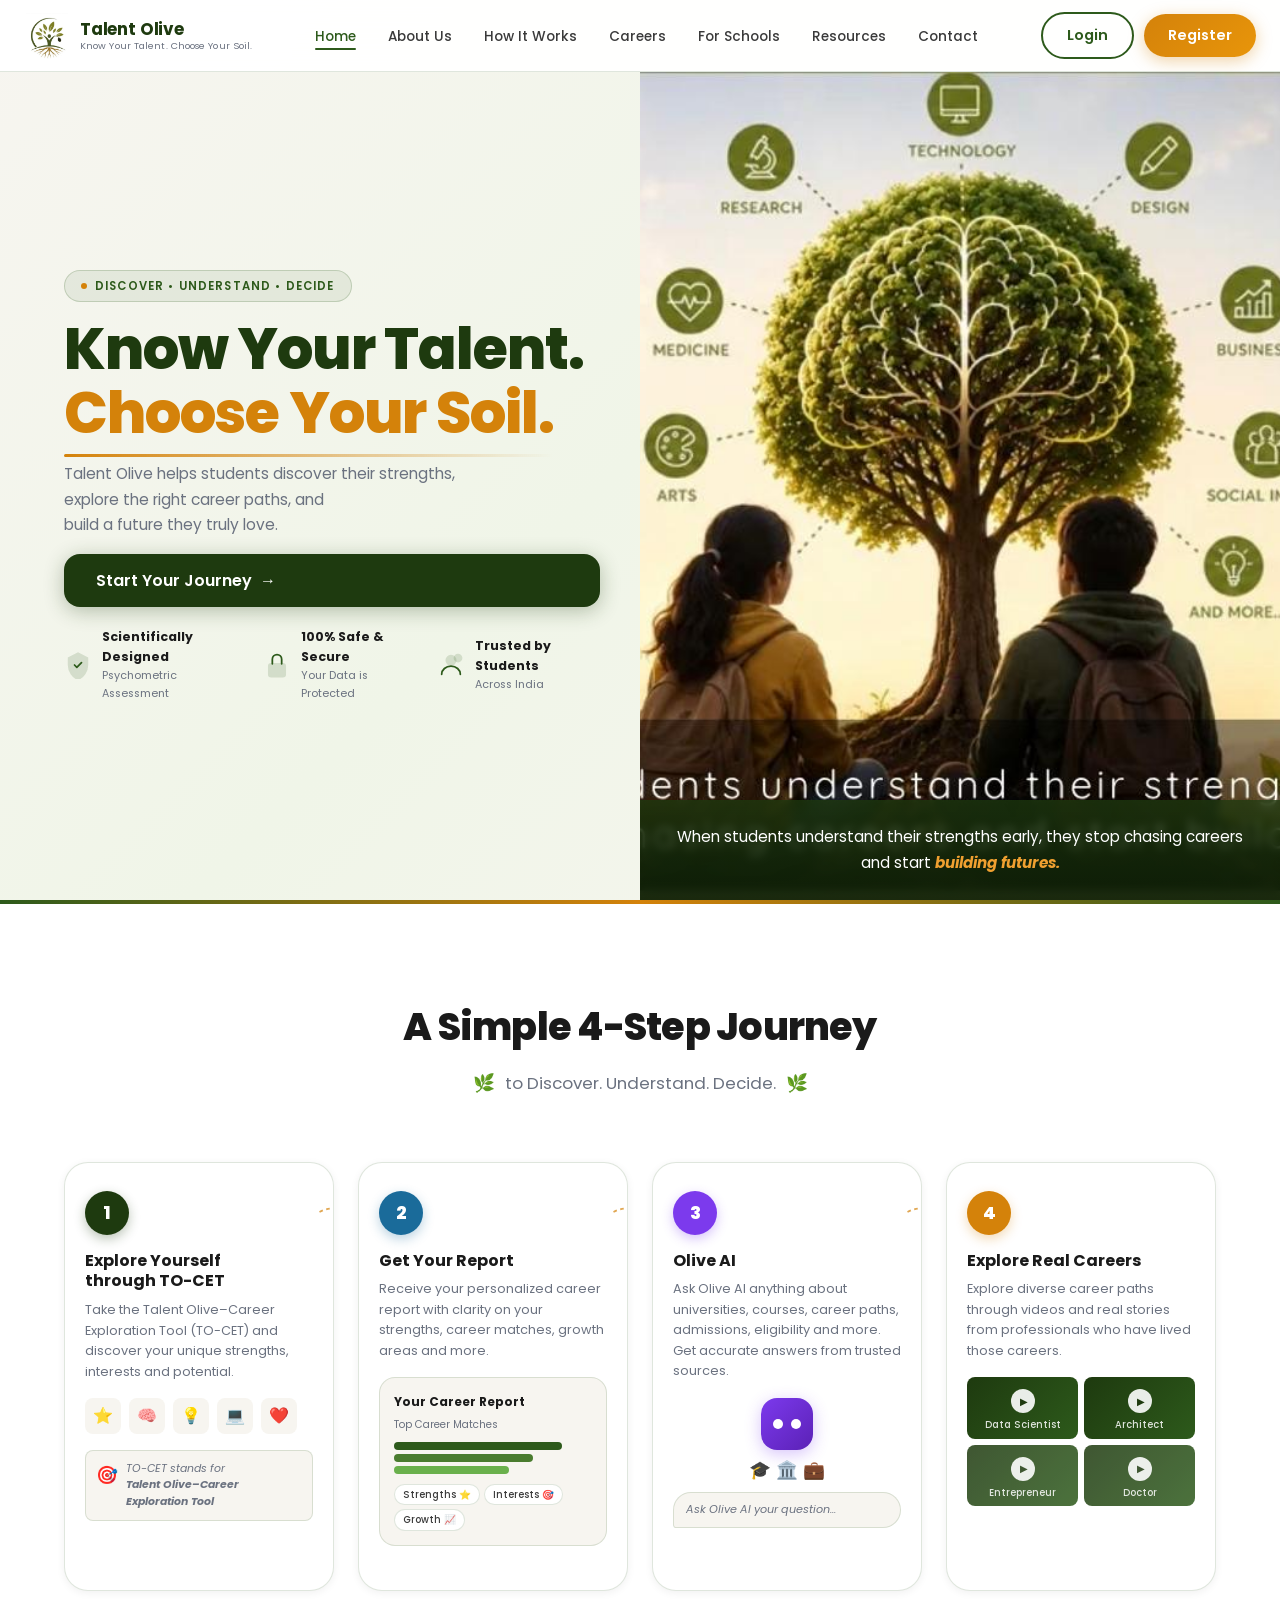
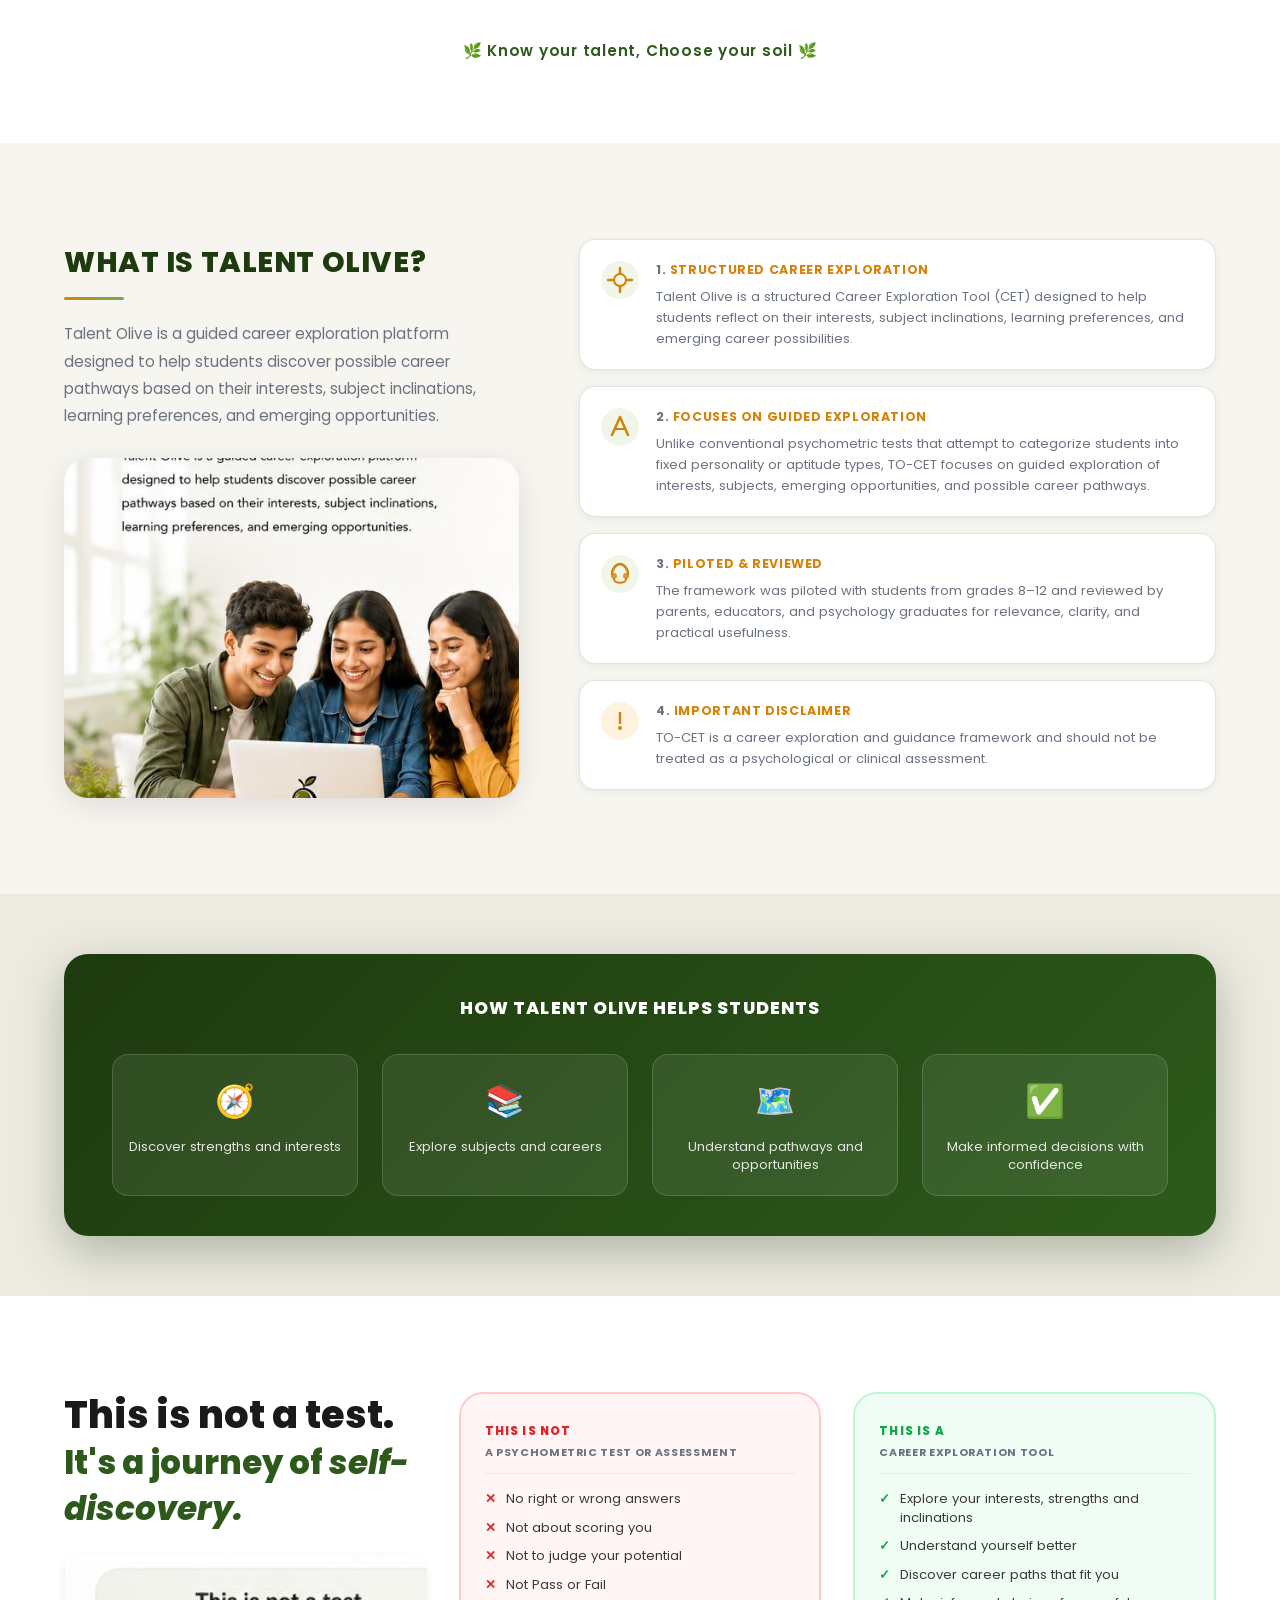
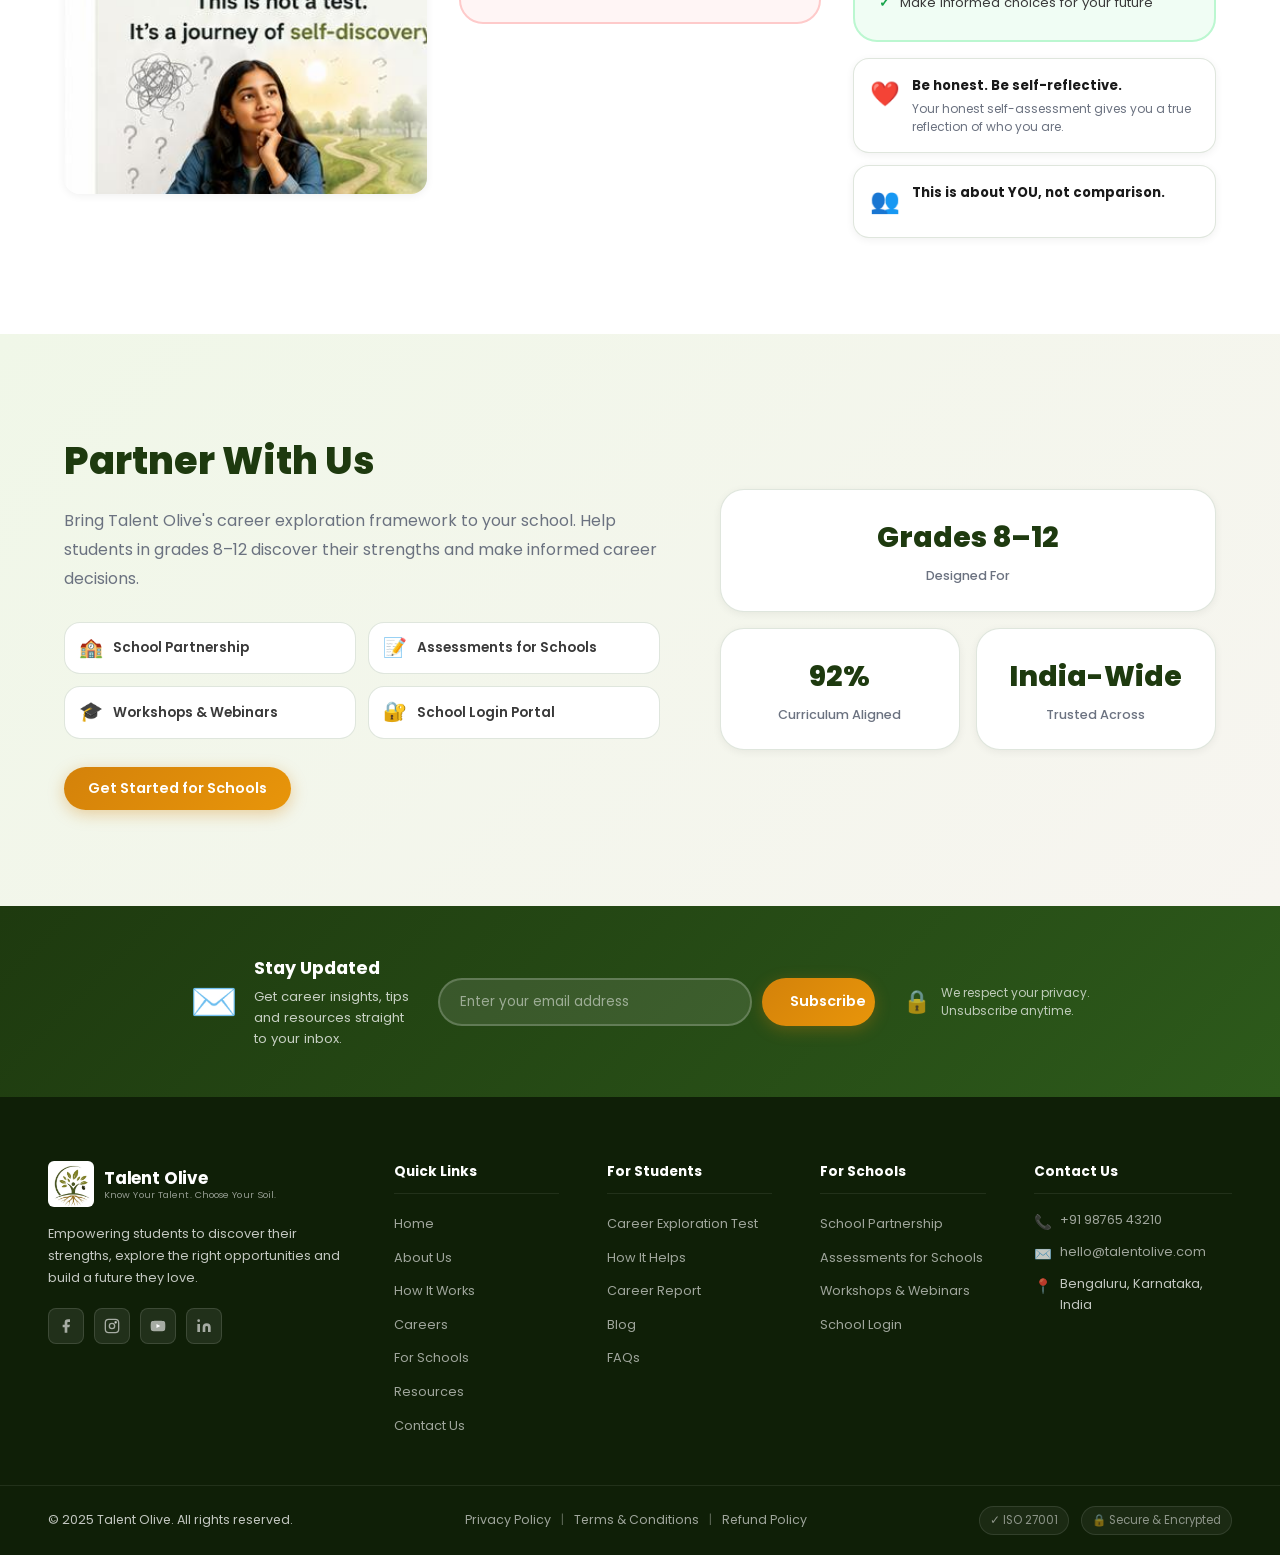
==== commit 443a446d: "Replace logo everywhere with horizontal icon+text layout Crops the square logo JPEG via CSS backgrou" ====
--- a/index.html
+++ b/index.html
@@ -15,7 +15,11 @@
   <nav class="navbar" id="navbar">
     <div class="nav-container">
       <a href="#hero" class="nav-logo" id="logo-link">
-        <img src="img-logo.jpeg" alt="Talent Olive" class="logo-img" />
+        <div class="logo-icon"></div>
+        <div class="logo-text">
+          <span class="logo-name">Talent Olive</span>
+          <span class="logo-tagline">Know Your Talent. Choose Your Soil.</span>
+        </div>
       </a>
 
       <button class="nav-toggle" id="nav-toggle" aria-label="Toggle navigation">
@@ -420,8 +424,10 @@
     <div class="footer-top">
       <div class="footer-brand">
         <a href="#hero" class="footer-logo">
-          <div class="footer-logo-img-wrap">
-            <img src="img-logo.jpeg" alt="Talent Olive" class="footer-logo-img" />
+          <div class="logo-icon logo-icon-light"></div>
+          <div class="logo-text">
+            <span class="logo-name logo-name-light">Talent Olive</span>
+            <span class="logo-tagline logo-tagline-light">Know Your Talent. Choose Your Soil.</span>
           </div>
         </a>
         <p class="footer-desc">Empowering students to discover their strengths, explore the right opportunities and build a future they love.</p>
--- a/styles.css
+++ b/styles.css
@@ -201,19 +201,50 @@
   gap: 32px;
 }
 
-/* Logo */
+/* Logo — horizontal: cropped icon + text */
 .nav-logo {
   display: flex;
   align-items: center;
+  gap: 10px;
   text-decoration: none;
   flex-shrink: 0;
 }
-.logo-img {
-  height: 52px;
-  width: auto;
-  object-fit: contain;
-  display: block;
-}
+.footer-logo {
+  display: flex;
+  align-items: center;
+  gap: 10px;
+  text-decoration: none;
+  margin-bottom: 16px;
+}
+.logo-icon {
+  width: 46px;
+  height: 46px;
+  background: url('img-logo.jpeg') no-repeat top center;
+  background-size: 86px auto;
+  flex-shrink: 0;
+  border-radius: 4px;
+}
+.logo-text {
+  display: flex;
+  flex-direction: column;
+  line-height: 1.25;
+}
+.logo-name {
+  font-size: 1.05rem;
+  font-weight: 700;
+  color: var(--olive-dark);
+  letter-spacing: -0.01em;
+}
+.logo-tagline {
+  font-size: 0.59rem;
+  color: var(--text-muted);
+  font-weight: 400;
+  letter-spacing: 0.01em;
+}
+/* Footer overrides — white container so JPEG bg blends on dark footer */
+.logo-icon-light { background-color: white; border-radius: 6px; }
+.logo-name-light { color: var(--white); }
+.logo-tagline-light { color: rgba(255,255,255,0.55); }
 
 /* Nav links */
 .nav-links {
@@ -269,7 +300,7 @@
 
 /* ===== HERO SECTION ===== */
 .hero {
-  min-height: 100vh;
+  height: 100vh;
   padding-top: var(--nav-h);
   display: grid;
   grid-template-columns: 1fr 1fr;
@@ -281,8 +312,8 @@
   display: flex;
   flex-direction: column;
   justify-content: center;
-  padding: 64px 48px 64px 64px;
-  gap: 24px;
+  padding: 40px 40px 40px 64px;
+  gap: 16px;
 }
 
 .hero-badge {
@@ -327,37 +358,30 @@
 }
 
 .hero-subtitle {
-  font-size: 1rem;
+  font-size: 0.97rem;
   color: var(--text-muted);
-  line-height: 1.8;
+  line-height: 1.65;
 }
 
 /* Trust badges */
 .trust-badges {
   display: flex;
-  flex-direction: column;
-  gap: 12px;
-  margin-top: 8px;
+  flex-direction: row;
+  gap: 20px;
+  margin-top: 4px;
+  flex-wrap: nowrap;
 }
 .badge {
   display: flex;
   align-items: center;
-  gap: 12px;
-  padding: 10px 16px;
-  background: var(--white);
-  border-radius: var(--radius-md);
-  border: 1px solid var(--border);
-  box-shadow: var(--shadow-sm);
-  transition: var(--transition);
-}
-.badge:hover {
-  border-color: var(--olive-light);
-  transform: translateX(4px);
-}
-.badge-icon { width: 32px; height: 32px; flex-shrink: 0; }
+  gap: 10px;
+  transition: var(--transition);
+}
+.badge:hover { transform: translateY(-2px); }
+.badge-icon { width: 28px; height: 28px; flex-shrink: 0; }
 .badge div { display: flex; flex-direction: column; }
-.badge strong { font-size: 0.82rem; color: var(--text-dark); }
-.badge span { font-size: 0.72rem; color: var(--text-muted); }
+.badge strong { font-size: 0.78rem; color: var(--text-dark); }
+.badge span { font-size: 0.68rem; color: var(--text-muted); }
 
 /* Hero right — full-bleed image panel */
 .hero-right {
@@ -992,24 +1016,7 @@
 }
 
 /* Footer brand */
-.footer-logo {
-  display: inline-flex;
-  align-items: center;
-  margin-bottom: 16px;
-}
-.footer-logo-img-wrap {
-  background: var(--white);
-  border-radius: var(--radius-md);
-  padding: 6px 10px;
-  display: inline-flex;
-  align-items: center;
-}
-.footer-logo-img {
-  height: 44px;
-  width: auto;
-  object-fit: contain;
-  display: block;
-}
+.footer-desc { font-size: 0.8rem; line-height: 1.7; margin-bottom: 20px; }
 .footer-desc { font-size: 0.8rem; line-height: 1.7; margin-bottom: 20px; }
 
 /* Social links */
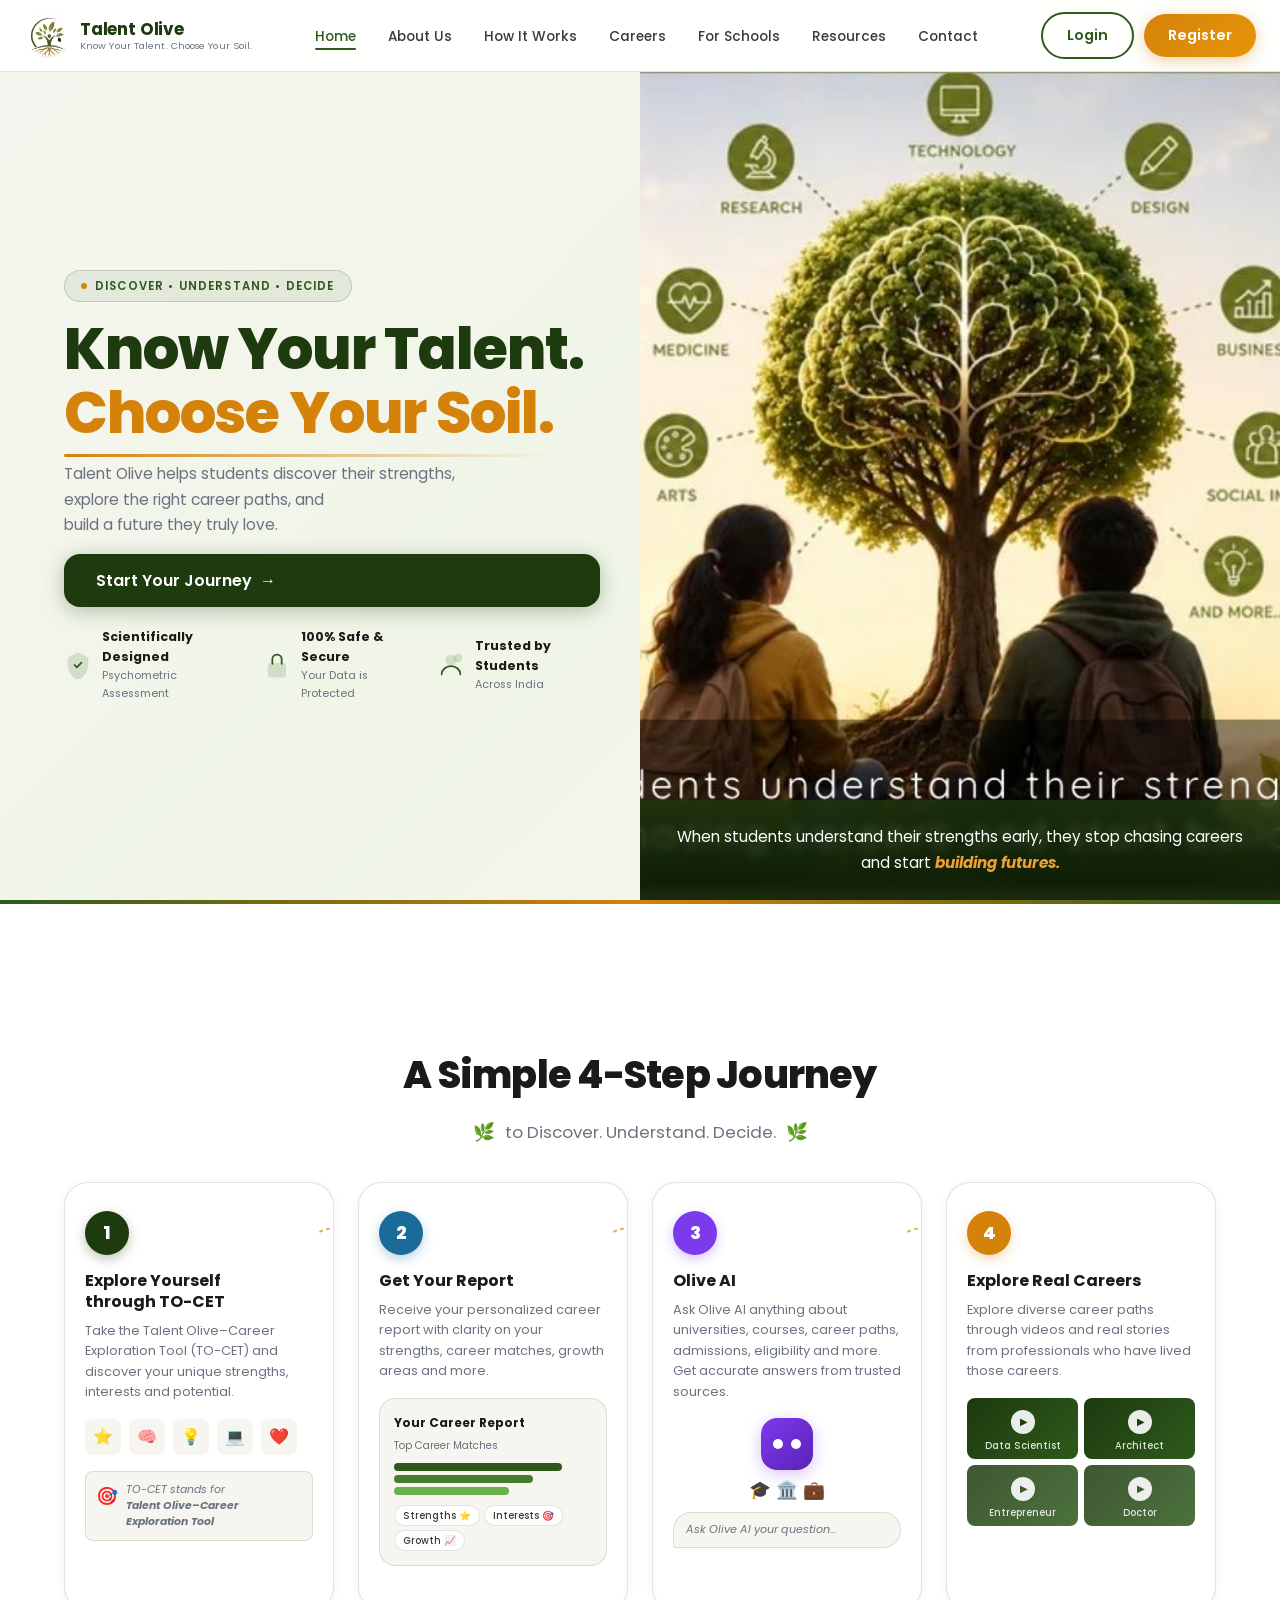
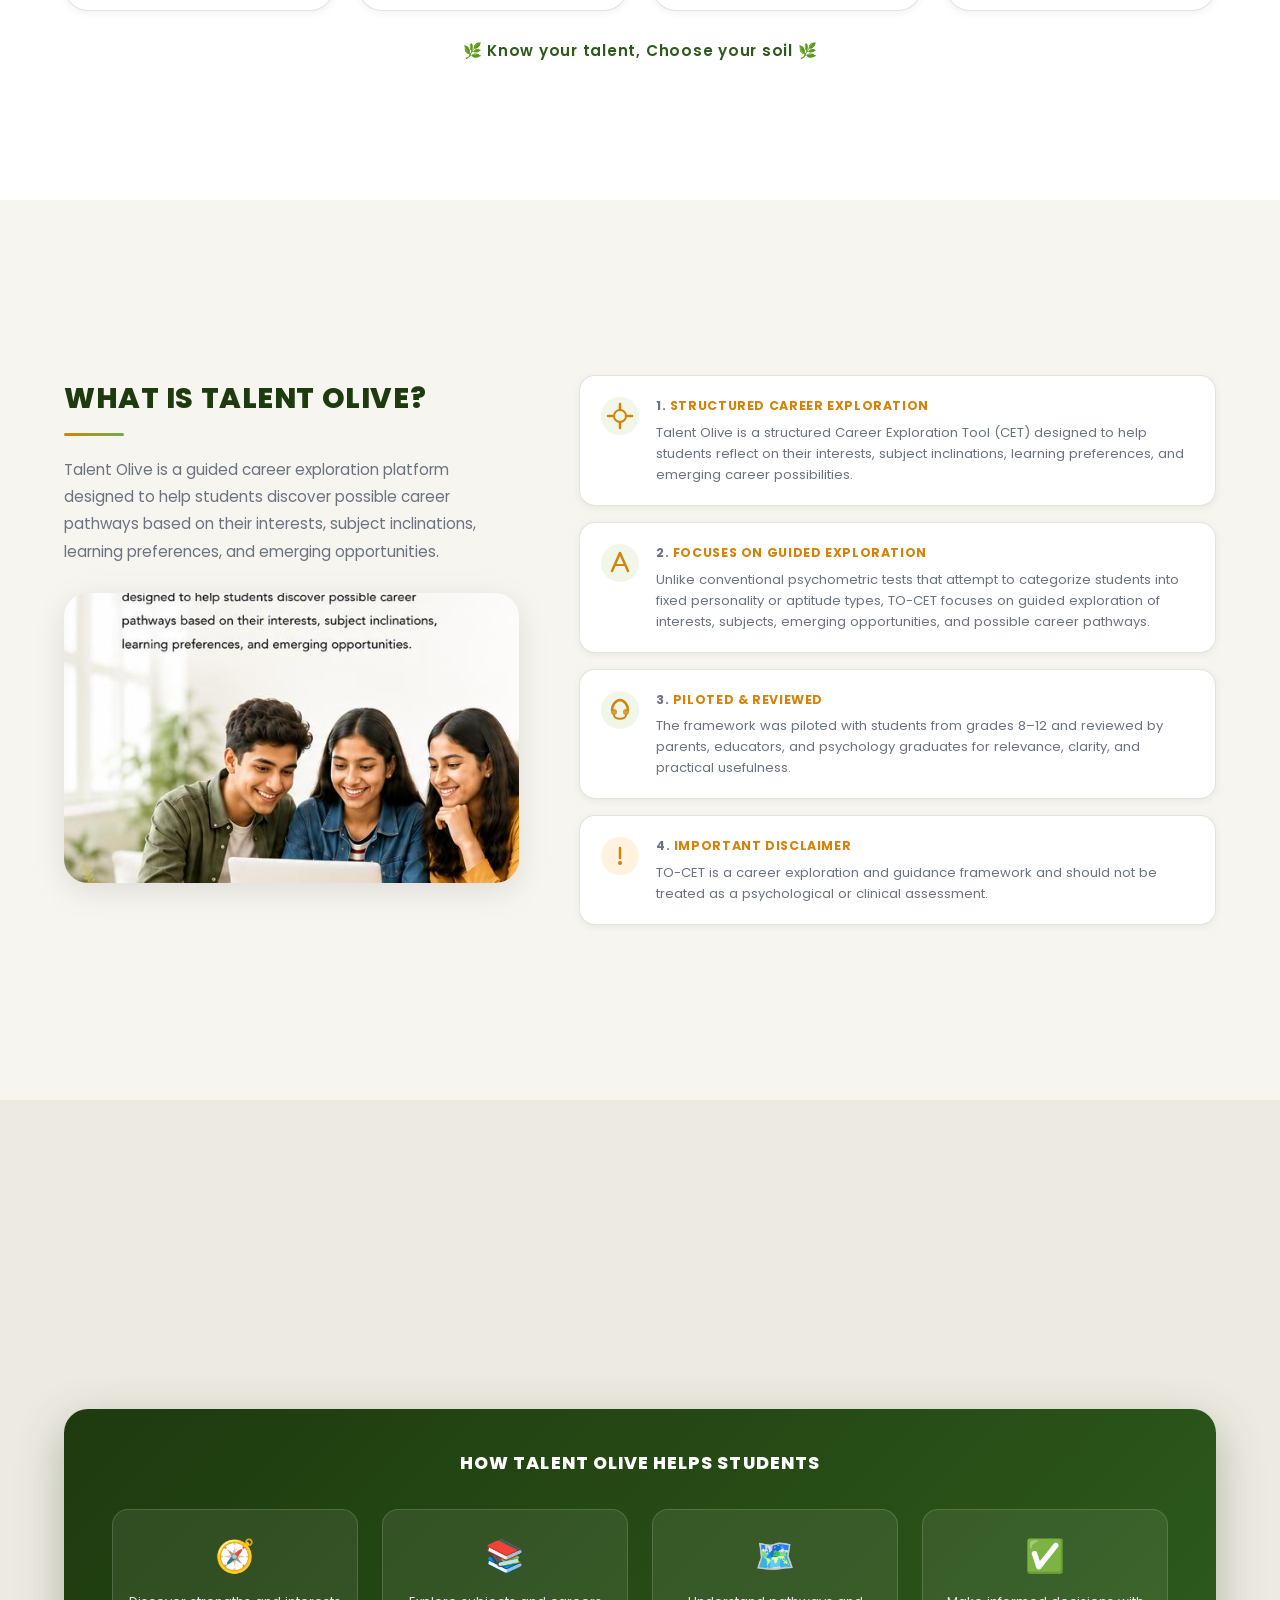
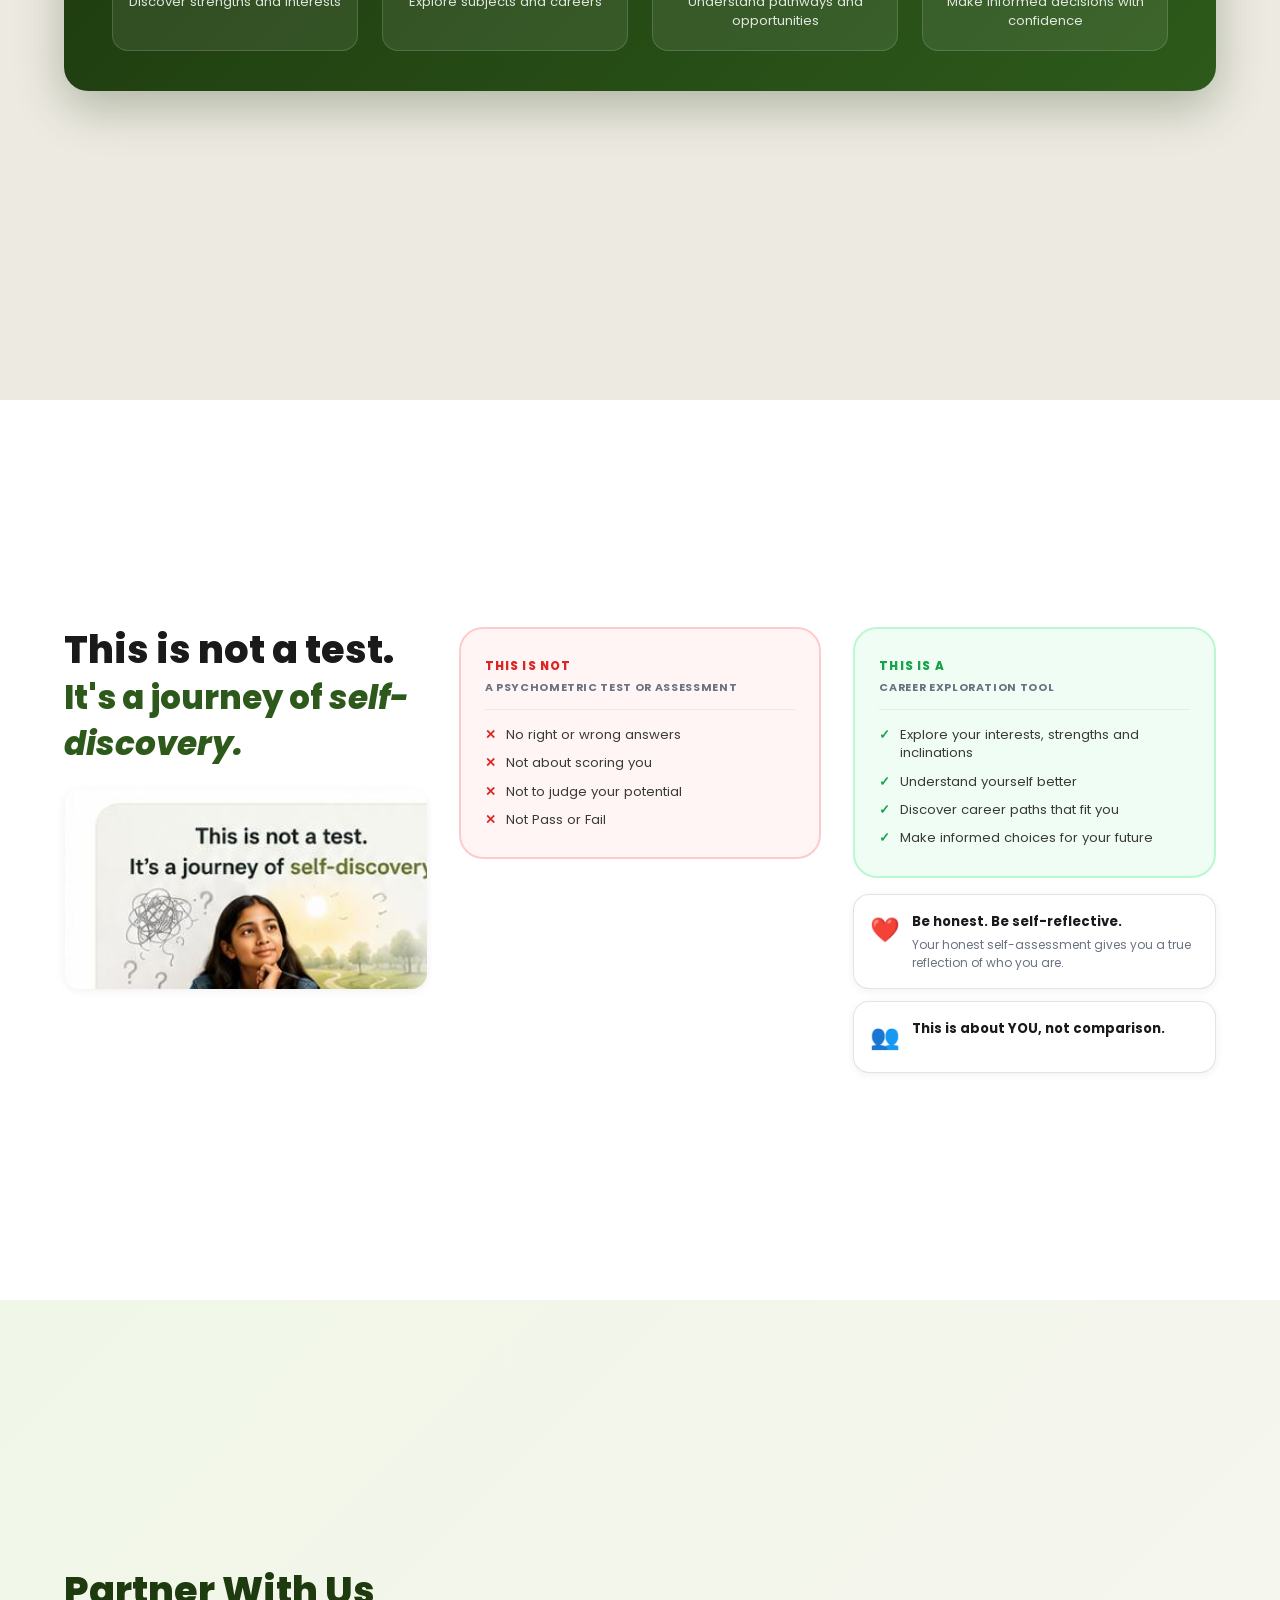
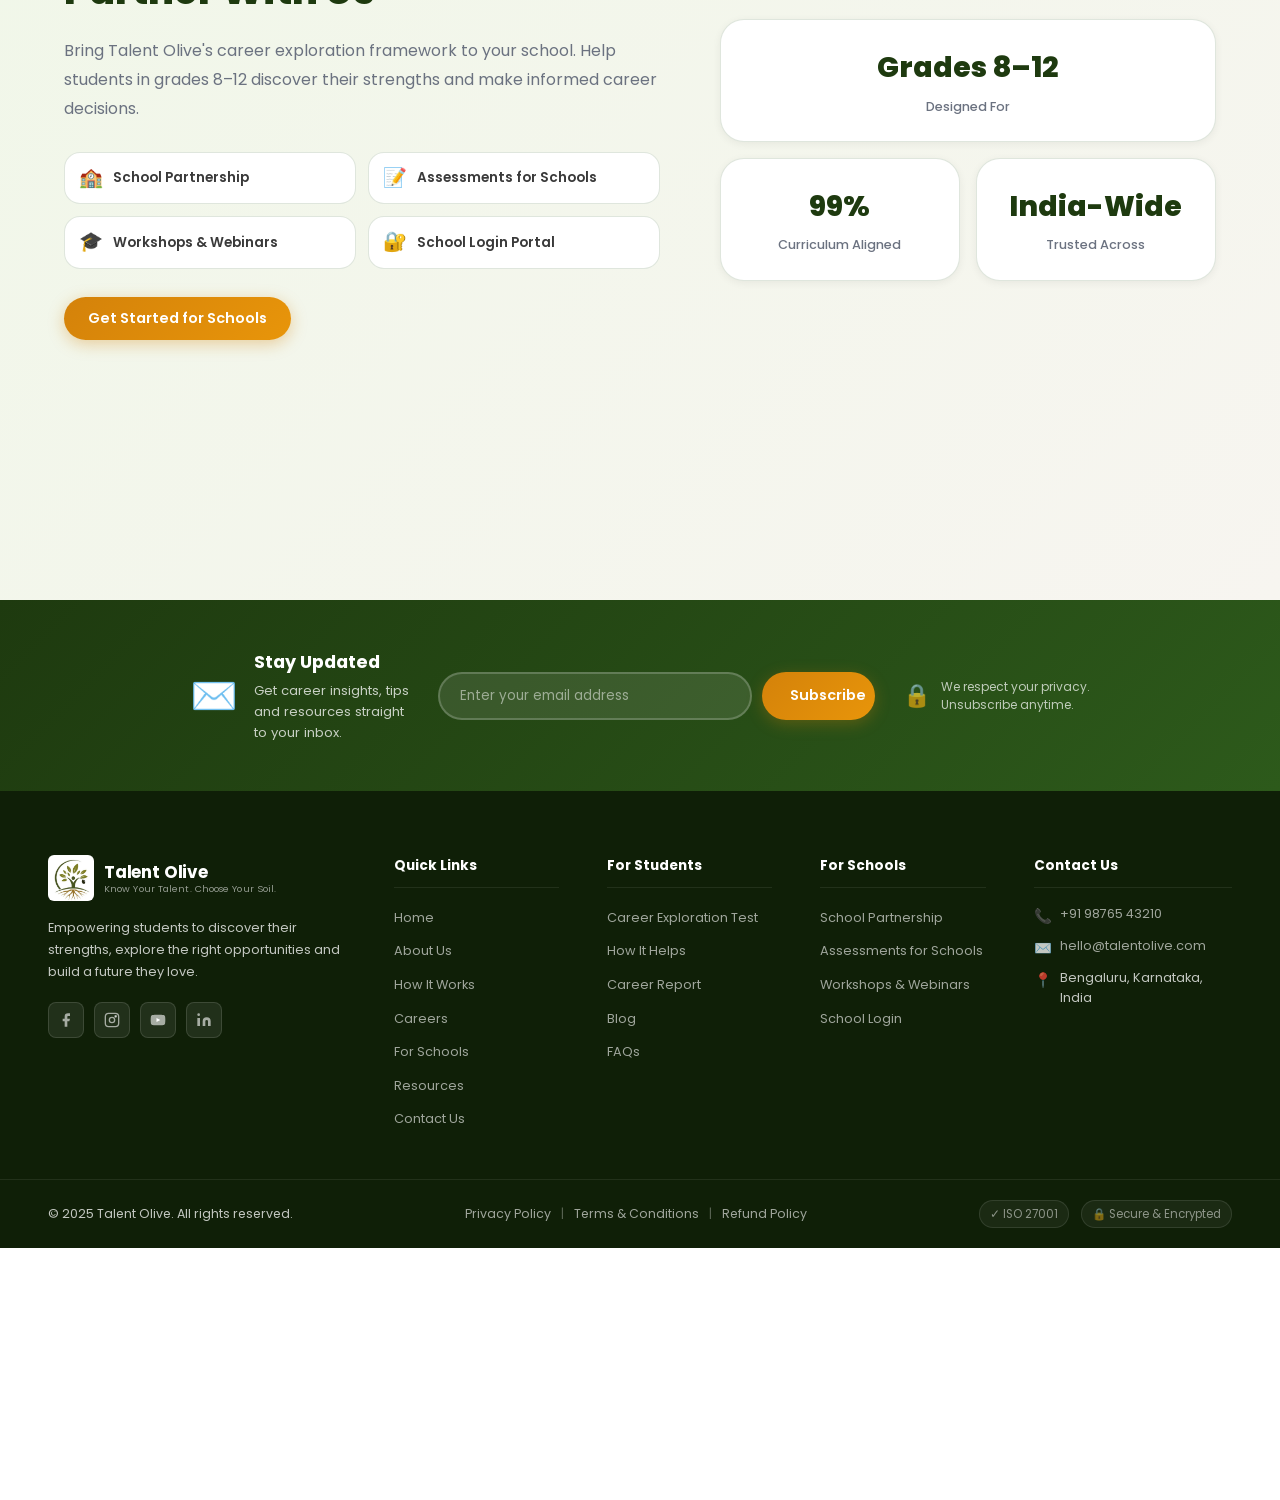
==== commit ef7db9c8: "Make every page fit in viewport — no page scrolling required Landing page: CSS scroll-snap mandatory" ====
--- a/index.html
+++ b/index.html
@@ -398,7 +398,8 @@
     </div>
   </section>
 
-  <!-- ===== NEWSLETTER ===== -->
+  <!-- ===== NEWSLETTER + FOOTER (single snap section) ===== -->
+  <div class="final-section">
   <section class="newsletter">
     <div class="newsletter-inner scroll-reveal">
       <div class="newsletter-left">
@@ -515,6 +516,7 @@
       </div>
     </div>
   </footer>
+  </div><!-- /.final-section -->
 
   <!-- ===== AUTH PAGE (hidden, shown on login/register) ===== -->
   <div class="auth-overlay" id="auth-overlay">
--- a/styles.css
+++ b/styles.css
@@ -26,7 +26,7 @@
 
 /* ===== RESET & BASE ===== */
 *, *::before, *::after { box-sizing: border-box; margin: 0; padding: 0; }
-html { scroll-behavior: smooth; font-size: 16px; }
+html { scroll-behavior: smooth; font-size: 16px; scroll-snap-type: y mandatory; overflow-y: scroll; height: 100%; }
 body {
   font-family: 'Poppins', sans-serif;
   color: var(--text-dark);
@@ -301,6 +301,7 @@
 /* ===== HERO SECTION ===== */
 .hero {
   height: 100vh;
+  scroll-snap-align: start;
   padding-top: var(--nav-h);
   display: grid;
   grid-template-columns: 1fr 1fr;
@@ -419,9 +420,15 @@
 
 /* ===== JOURNEY SECTION ===== */
 .journey {
-  padding: 96px 0 80px;
+  height: 100vh;
+  scroll-snap-align: start;
+  overflow: hidden;
   background: var(--white);
   position: relative;
+  display: flex;
+  flex-direction: column;
+  justify-content: center;
+  padding: 36px 0 28px;
 }
 .journey::before {
   content: '';
@@ -431,7 +438,7 @@
   background: linear-gradient(90deg, var(--olive-mid), var(--amber), var(--olive-mid));
 }
 
-.section-header { text-align: center; margin-bottom: 64px; }
+.section-header { text-align: center; margin-bottom: 36px; }
 .section-title {
   font-size: clamp(1.8rem, 3vw, 2.6rem);
   font-weight: 800;
@@ -644,7 +651,7 @@
 .step-card:last-child .step-connector { display: none; }
 
 /* Journey CTA */
-.journey-cta { text-align: center; margin-top: 48px; }
+.journey-cta { text-align: center; margin-top: 28px; }
 .journey-tagline {
   font-size: 0.95rem;
   color: var(--olive-mid);
@@ -654,9 +661,15 @@
 
 /* ===== ABOUT SECTION ===== */
 .about {
-  padding: 96px 0;
+  height: 100vh;
+  scroll-snap-align: start;
+  overflow: hidden;
   background: var(--cream);
   position: relative;
+  display: flex;
+  flex-direction: column;
+  justify-content: center;
+  padding: 40px 0;
 }
 
 .about-grid {
@@ -689,7 +702,7 @@
 /* About image — real student photo, cropped to left (student) portion */
 .about-image { position: relative; }
 .about-img-real {
-  height: 340px;
+  height: 290px;
   border-radius: var(--radius-lg);
   background: url('img-about.jpeg') no-repeat;
   background-size: 240% auto;
@@ -736,8 +749,13 @@
 
 /* ===== HELPS SECTION ===== */
 .helps {
-  padding: 60px 0;
+  height: 100vh;
+  scroll-snap-align: start;
+  overflow: hidden;
   background: var(--cream-dark);
+  display: flex;
+  align-items: center;
+  padding: 40px 0;
 }
 .helps-inner {
   background: linear-gradient(135deg, var(--olive-dark) 0%, var(--olive-mid) 100%);
@@ -780,8 +798,14 @@
 
 /* ===== SELF-DISCOVERY SECTION ===== */
 .self-discovery {
-  padding: 96px 0;
+  height: 100vh;
+  scroll-snap-align: start;
+  overflow: hidden;
   background: var(--white);
+  display: flex;
+  flex-direction: column;
+  justify-content: center;
+  padding: 40px 0;
 }
 .discovery-grid {
   display: grid;
@@ -801,7 +825,7 @@
 
 /* Self-discovery — real girl photo, cropped to the girl/path portion */
 .discovery-illustration {
-  height: 240px;
+  height: 200px;
   border-radius: var(--radius-md);
   background: url('img-self-discovery.jpeg') no-repeat;
   background-size: 300% auto;
@@ -873,8 +897,14 @@
 
 /* ===== FOR SCHOOLS ===== */
 .for-schools {
-  padding: 96px 0;
+  height: 100vh;
+  scroll-snap-align: start;
+  overflow: hidden;
   background: linear-gradient(135deg, #f0f7e8 0%, var(--cream) 100%);
+  display: flex;
+  flex-direction: column;
+  justify-content: center;
+  padding: 40px 0;
 }
 .schools-content {
   display: grid;
@@ -940,10 +970,20 @@
 }
 .stat-label { font-size: 0.8rem; color: var(--text-muted); font-weight: 500; }
 
+/* ===== FINAL SECTION (newsletter + footer combined snap) ===== */
+.final-section {
+  height: 100vh;
+  scroll-snap-align: start;
+  overflow-y: auto;
+  display: flex;
+  flex-direction: column;
+}
+
 /* ===== NEWSLETTER ===== */
 .newsletter {
   background: linear-gradient(135deg, var(--olive-dark), var(--olive-mid));
   padding: 48px 24px;
+  flex-shrink: 0;
 }
 .newsletter-inner {
   max-width: 900px;
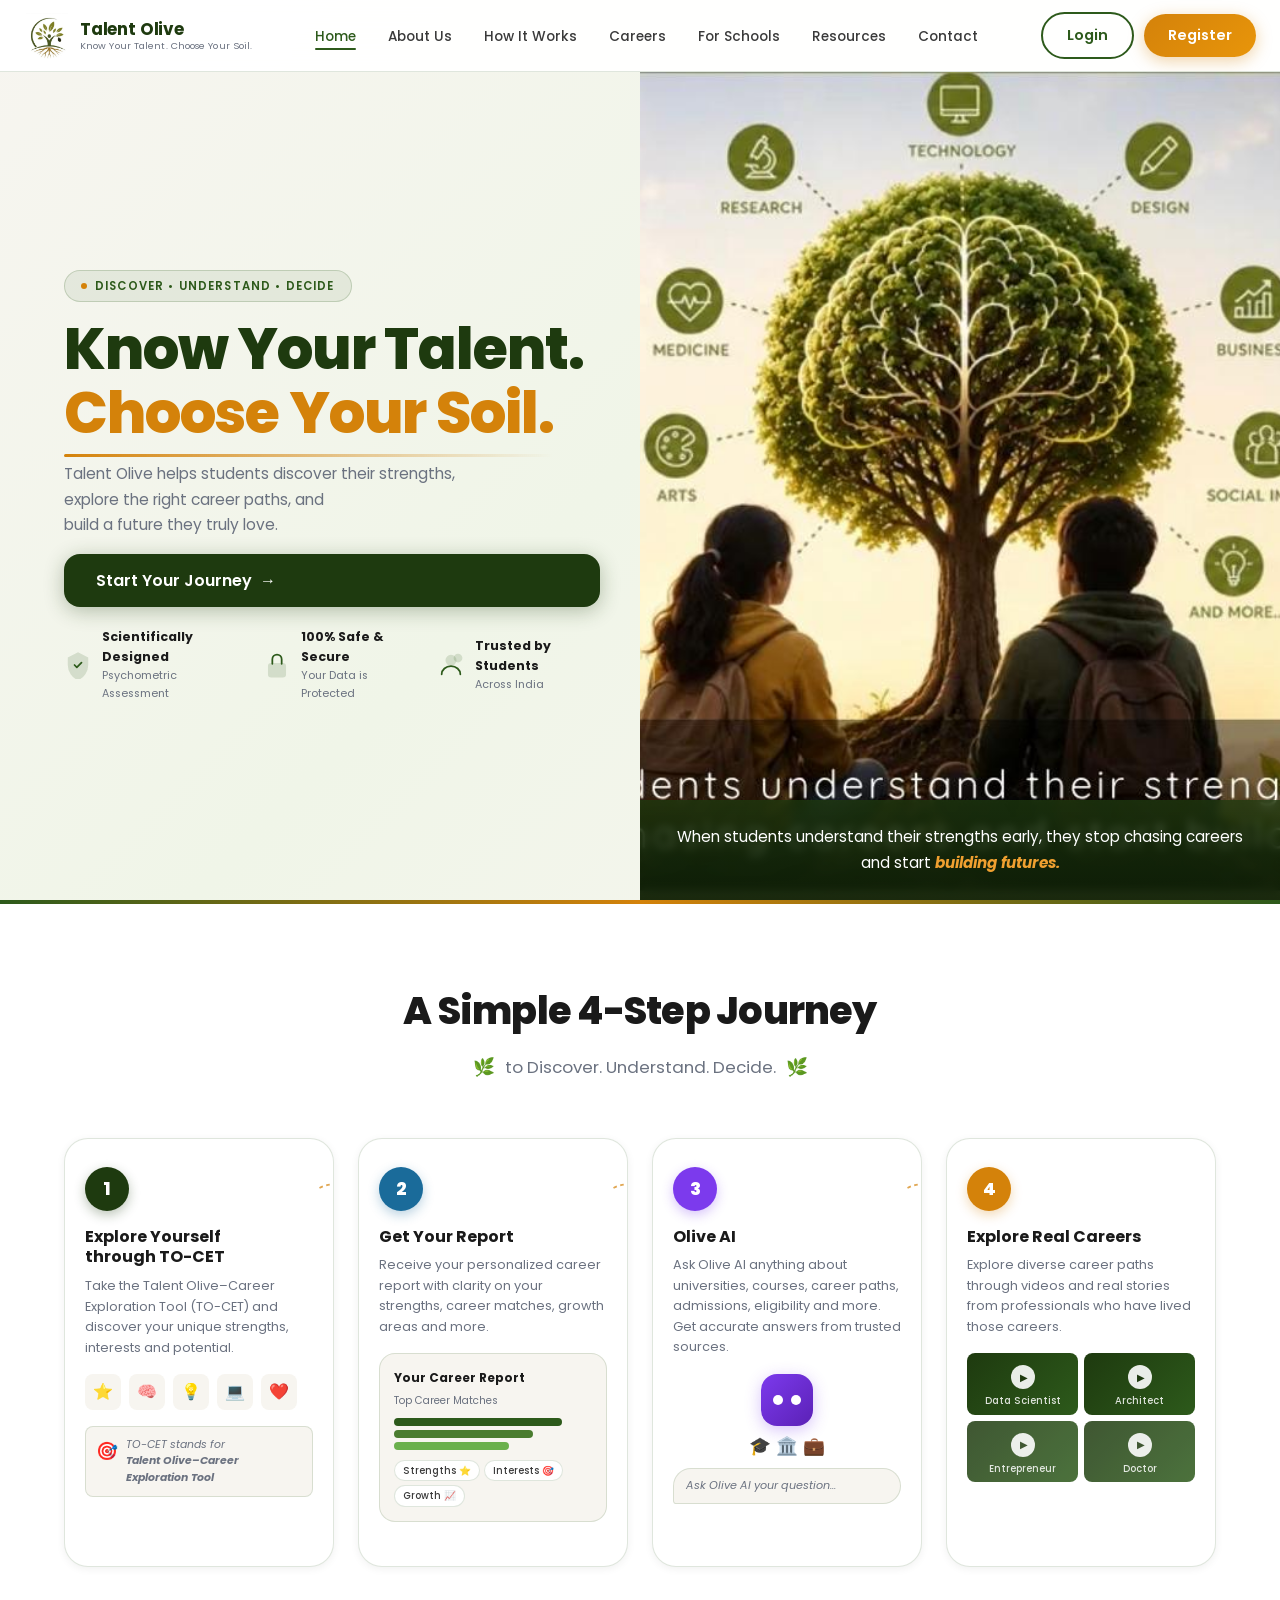
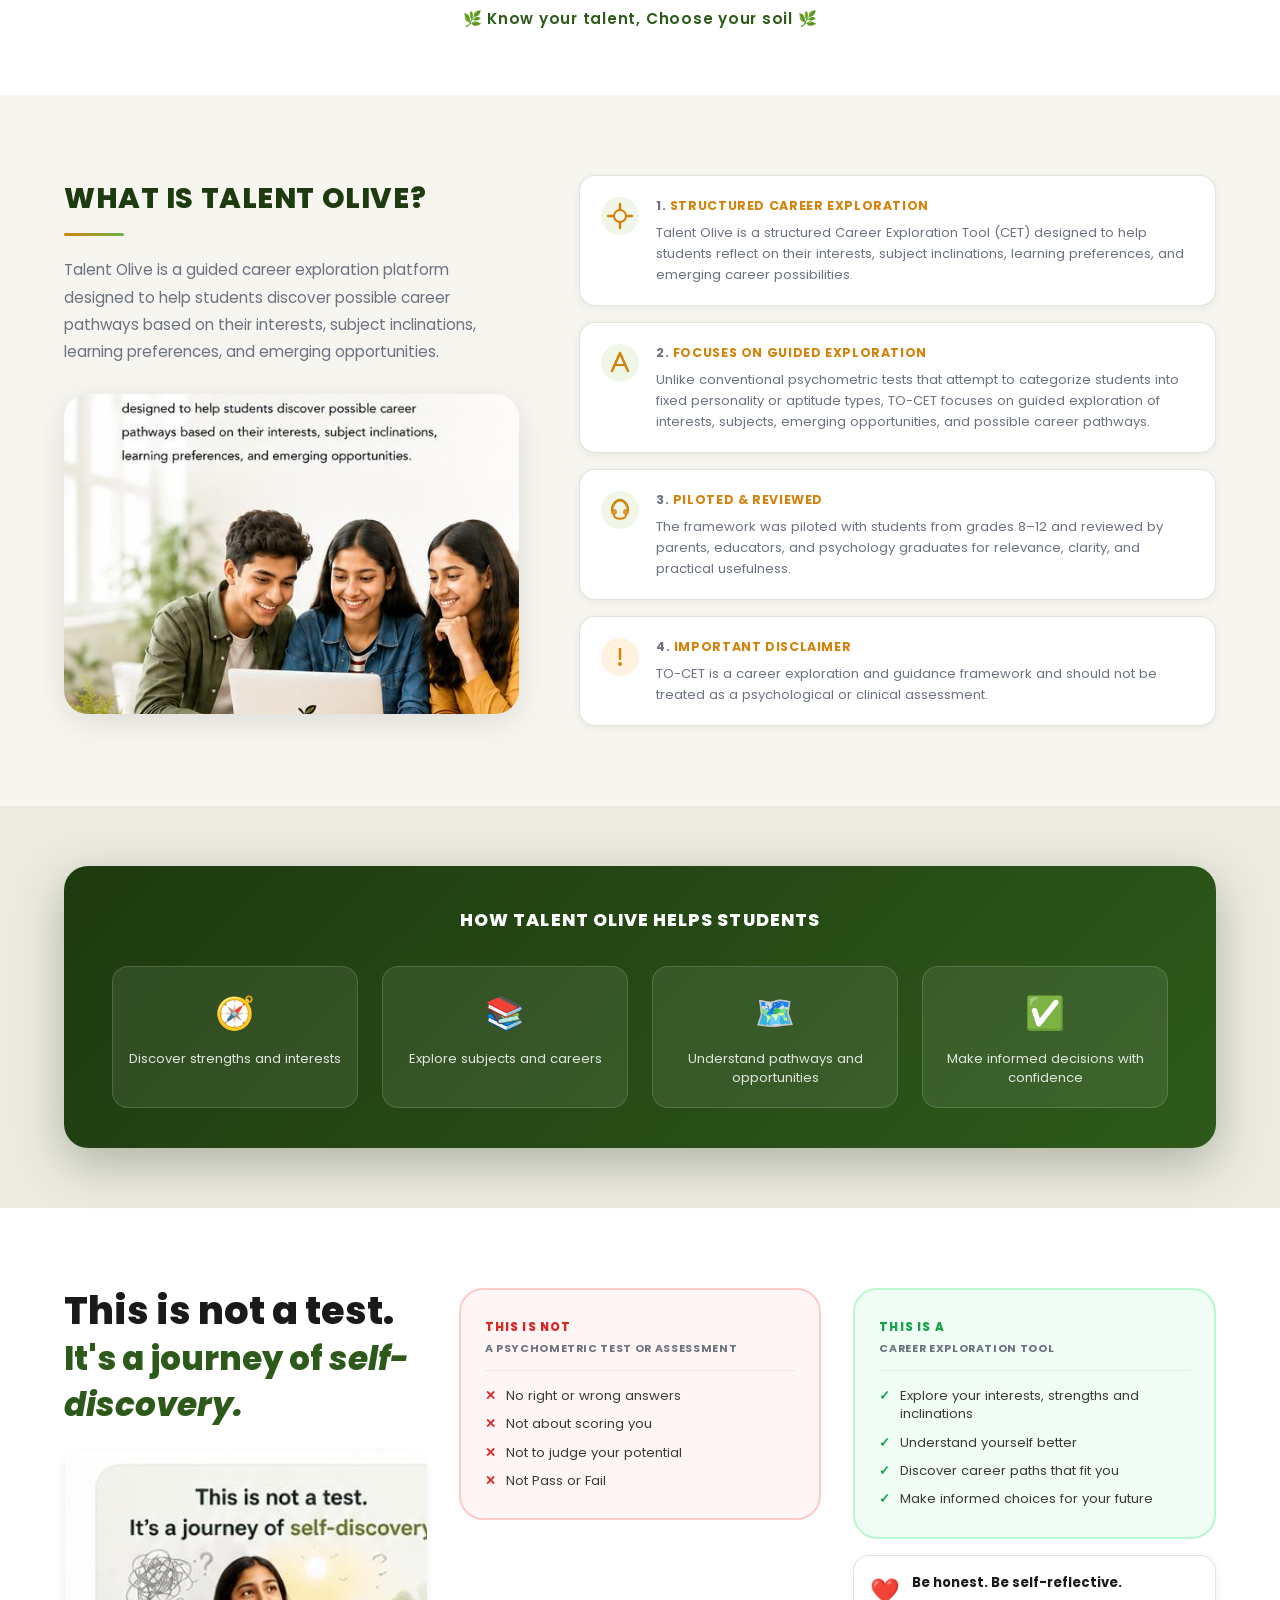
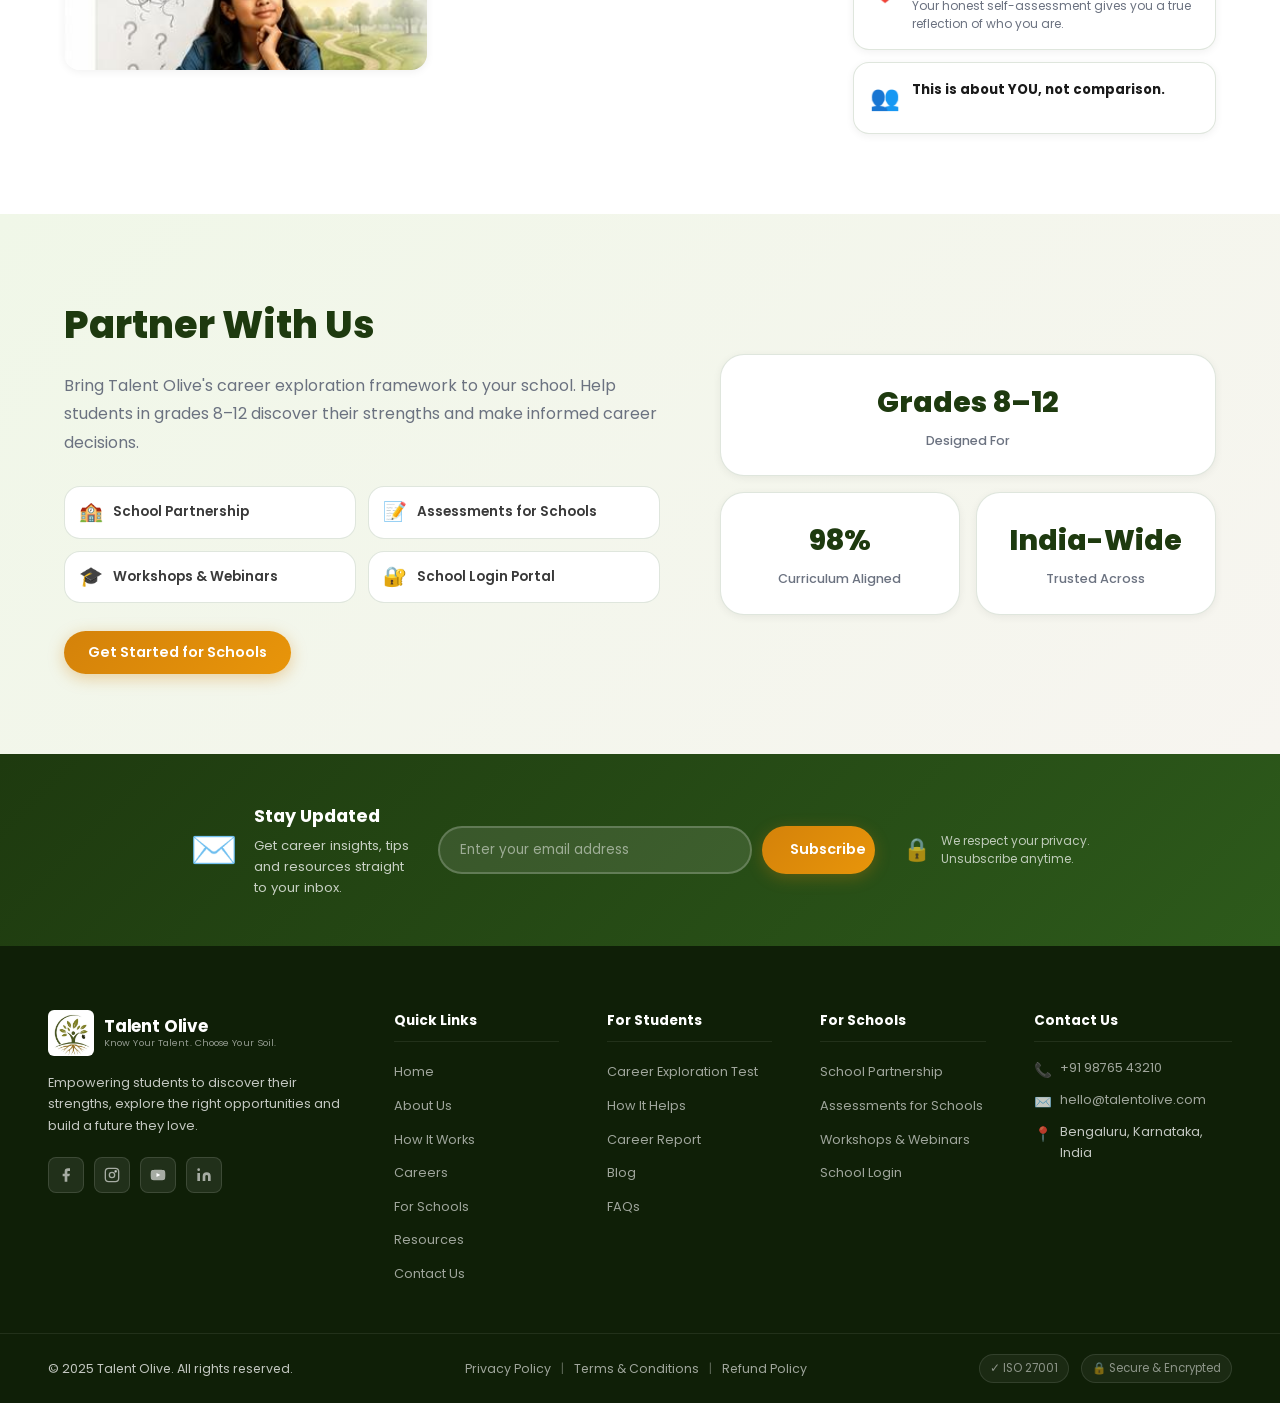
==== commit d706f481: "Redesign to match PDF reference — purple theme on flow pages, Likert assessment, test rules page, re" ====
--- a/index.html
+++ b/index.html
@@ -398,8 +398,7 @@
     </div>
   </section>
 
-  <!-- ===== NEWSLETTER + FOOTER (single snap section) ===== -->
-  <div class="final-section">
+  <!-- ===== NEWSLETTER ===== -->
   <section class="newsletter">
     <div class="newsletter-inner scroll-reveal">
       <div class="newsletter-left">
@@ -516,7 +515,6 @@
       </div>
     </div>
   </footer>
-  </div><!-- /.final-section -->
 
   <!-- ===== AUTH PAGE (hidden, shown on login/register) ===== -->
   <div class="auth-overlay" id="auth-overlay">
--- a/styles.css
+++ b/styles.css
@@ -26,7 +26,7 @@
 
 /* ===== RESET & BASE ===== */
 *, *::before, *::after { box-sizing: border-box; margin: 0; padding: 0; }
-html { scroll-behavior: smooth; font-size: 16px; scroll-snap-type: y mandatory; overflow-y: scroll; height: 100%; }
+html { scroll-behavior: smooth; font-size: 16px; }
 body {
   font-family: 'Poppins', sans-serif;
   color: var(--text-dark);
@@ -301,7 +301,6 @@
 /* ===== HERO SECTION ===== */
 .hero {
   height: 100vh;
-  scroll-snap-align: start;
   padding-top: var(--nav-h);
   display: grid;
   grid-template-columns: 1fr 1fr;
@@ -420,15 +419,9 @@
 
 /* ===== JOURNEY SECTION ===== */
 .journey {
-  height: 100vh;
-  scroll-snap-align: start;
-  overflow: hidden;
+  padding: 80px 0 64px;
   background: var(--white);
   position: relative;
-  display: flex;
-  flex-direction: column;
-  justify-content: center;
-  padding: 36px 0 28px;
 }
 .journey::before {
   content: '';
@@ -438,7 +431,7 @@
   background: linear-gradient(90deg, var(--olive-mid), var(--amber), var(--olive-mid));
 }
 
-.section-header { text-align: center; margin-bottom: 36px; }
+.section-header { text-align: center; margin-bottom: 56px; }
 .section-title {
   font-size: clamp(1.8rem, 3vw, 2.6rem);
   font-weight: 800;
@@ -651,7 +644,7 @@
 .step-card:last-child .step-connector { display: none; }
 
 /* Journey CTA */
-.journey-cta { text-align: center; margin-top: 28px; }
+.journey-cta { text-align: center; margin-top: 40px; }
 .journey-tagline {
   font-size: 0.95rem;
   color: var(--olive-mid);
@@ -661,15 +654,9 @@
 
 /* ===== ABOUT SECTION ===== */
 .about {
-  height: 100vh;
-  scroll-snap-align: start;
-  overflow: hidden;
+  padding: 80px 0;
   background: var(--cream);
   position: relative;
-  display: flex;
-  flex-direction: column;
-  justify-content: center;
-  padding: 40px 0;
 }
 
 .about-grid {
@@ -702,7 +689,7 @@
 /* About image — real student photo, cropped to left (student) portion */
 .about-image { position: relative; }
 .about-img-real {
-  height: 290px;
+  height: 320px;
   border-radius: var(--radius-lg);
   background: url('img-about.jpeg') no-repeat;
   background-size: 240% auto;
@@ -749,13 +736,8 @@
 
 /* ===== HELPS SECTION ===== */
 .helps {
-  height: 100vh;
-  scroll-snap-align: start;
-  overflow: hidden;
+  padding: 60px 0;
   background: var(--cream-dark);
-  display: flex;
-  align-items: center;
-  padding: 40px 0;
 }
 .helps-inner {
   background: linear-gradient(135deg, var(--olive-dark) 0%, var(--olive-mid) 100%);
@@ -798,14 +780,8 @@
 
 /* ===== SELF-DISCOVERY SECTION ===== */
 .self-discovery {
-  height: 100vh;
-  scroll-snap-align: start;
-  overflow: hidden;
+  padding: 80px 0;
   background: var(--white);
-  display: flex;
-  flex-direction: column;
-  justify-content: center;
-  padding: 40px 0;
 }
 .discovery-grid {
   display: grid;
@@ -825,7 +801,7 @@
 
 /* Self-discovery — real girl photo, cropped to the girl/path portion */
 .discovery-illustration {
-  height: 200px;
+  height: 220px;
   border-radius: var(--radius-md);
   background: url('img-self-discovery.jpeg') no-repeat;
   background-size: 300% auto;
@@ -897,14 +873,8 @@
 
 /* ===== FOR SCHOOLS ===== */
 .for-schools {
-  height: 100vh;
-  scroll-snap-align: start;
-  overflow: hidden;
+  padding: 80px 0;
   background: linear-gradient(135deg, #f0f7e8 0%, var(--cream) 100%);
-  display: flex;
-  flex-direction: column;
-  justify-content: center;
-  padding: 40px 0;
 }
 .schools-content {
   display: grid;
@@ -970,20 +940,10 @@
 }
 .stat-label { font-size: 0.8rem; color: var(--text-muted); font-weight: 500; }
 
-/* ===== FINAL SECTION (newsletter + footer combined snap) ===== */
-.final-section {
-  height: 100vh;
-  scroll-snap-align: start;
-  overflow-y: auto;
-  display: flex;
-  flex-direction: column;
-}
-
 /* ===== NEWSLETTER ===== */
 .newsletter {
   background: linear-gradient(135deg, var(--olive-dark), var(--olive-mid));
   padding: 48px 24px;
-  flex-shrink: 0;
 }
 .newsletter-inner {
   max-width: 900px;
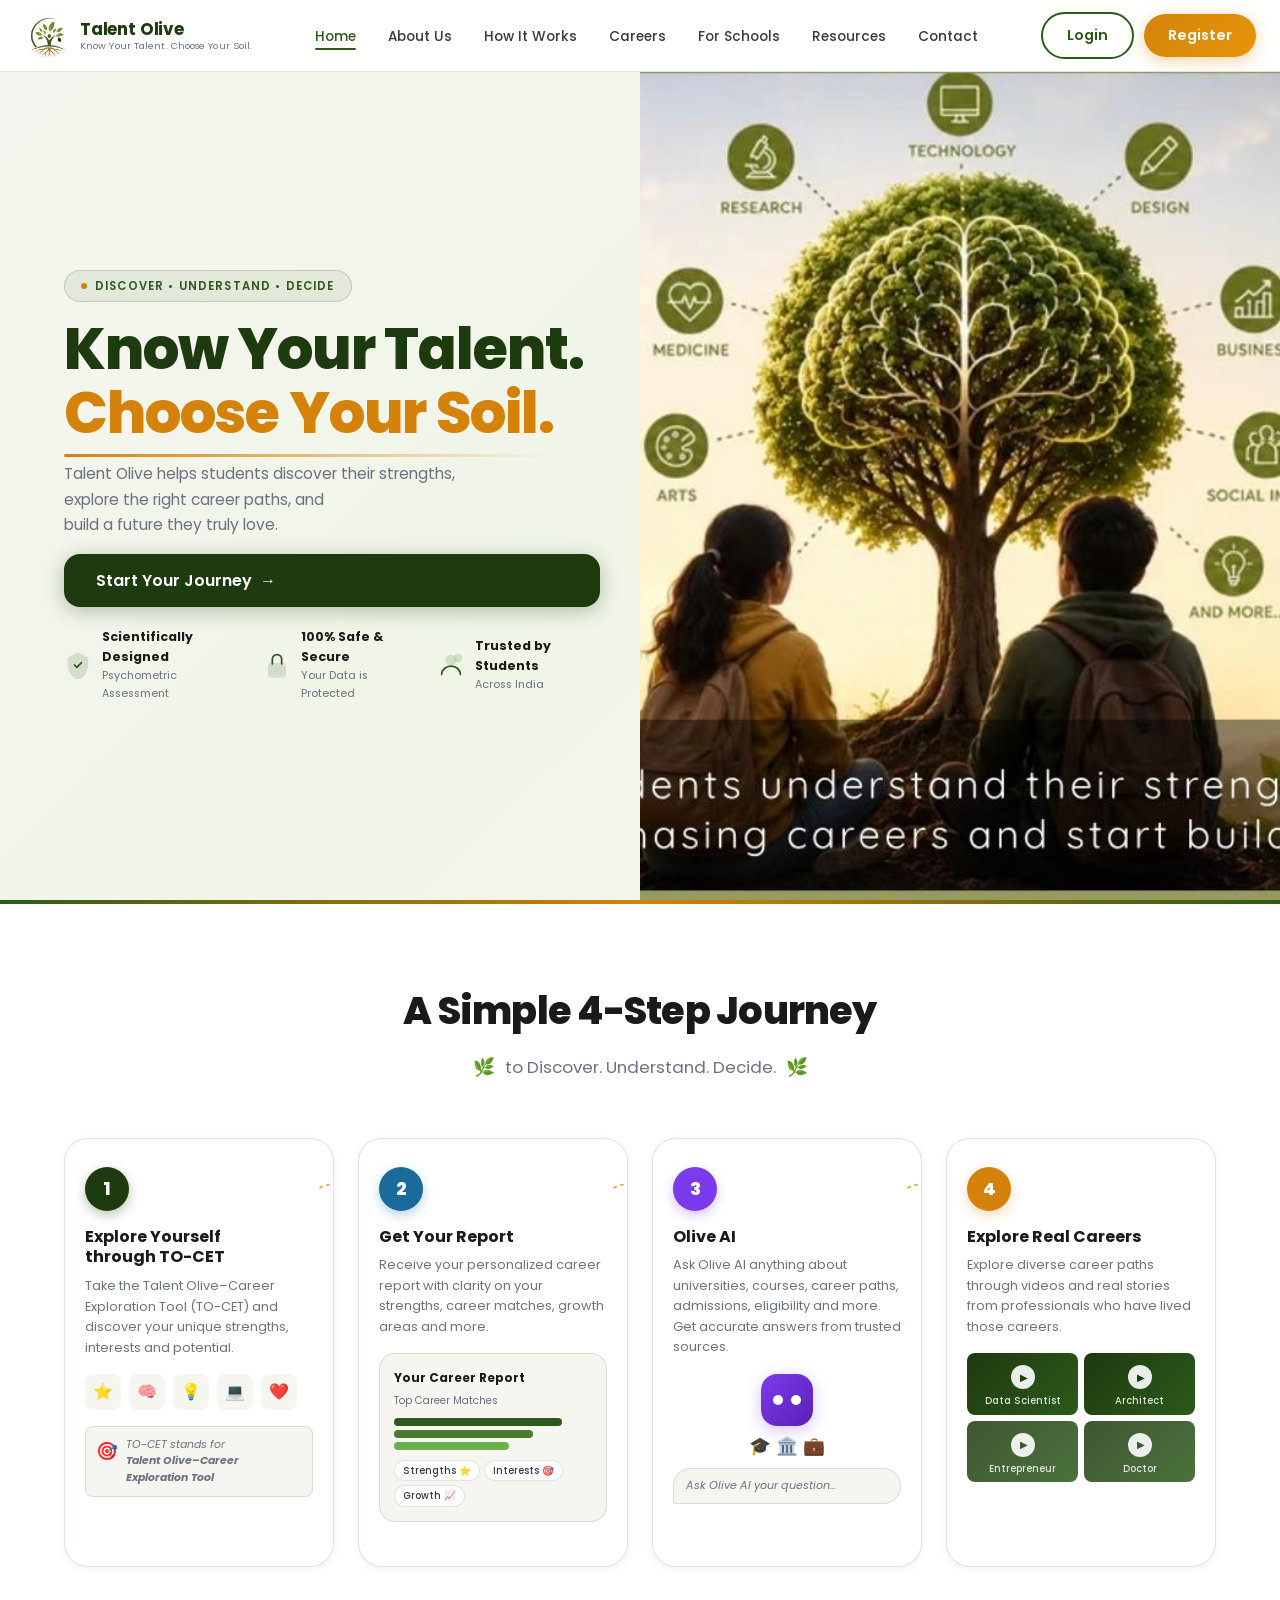
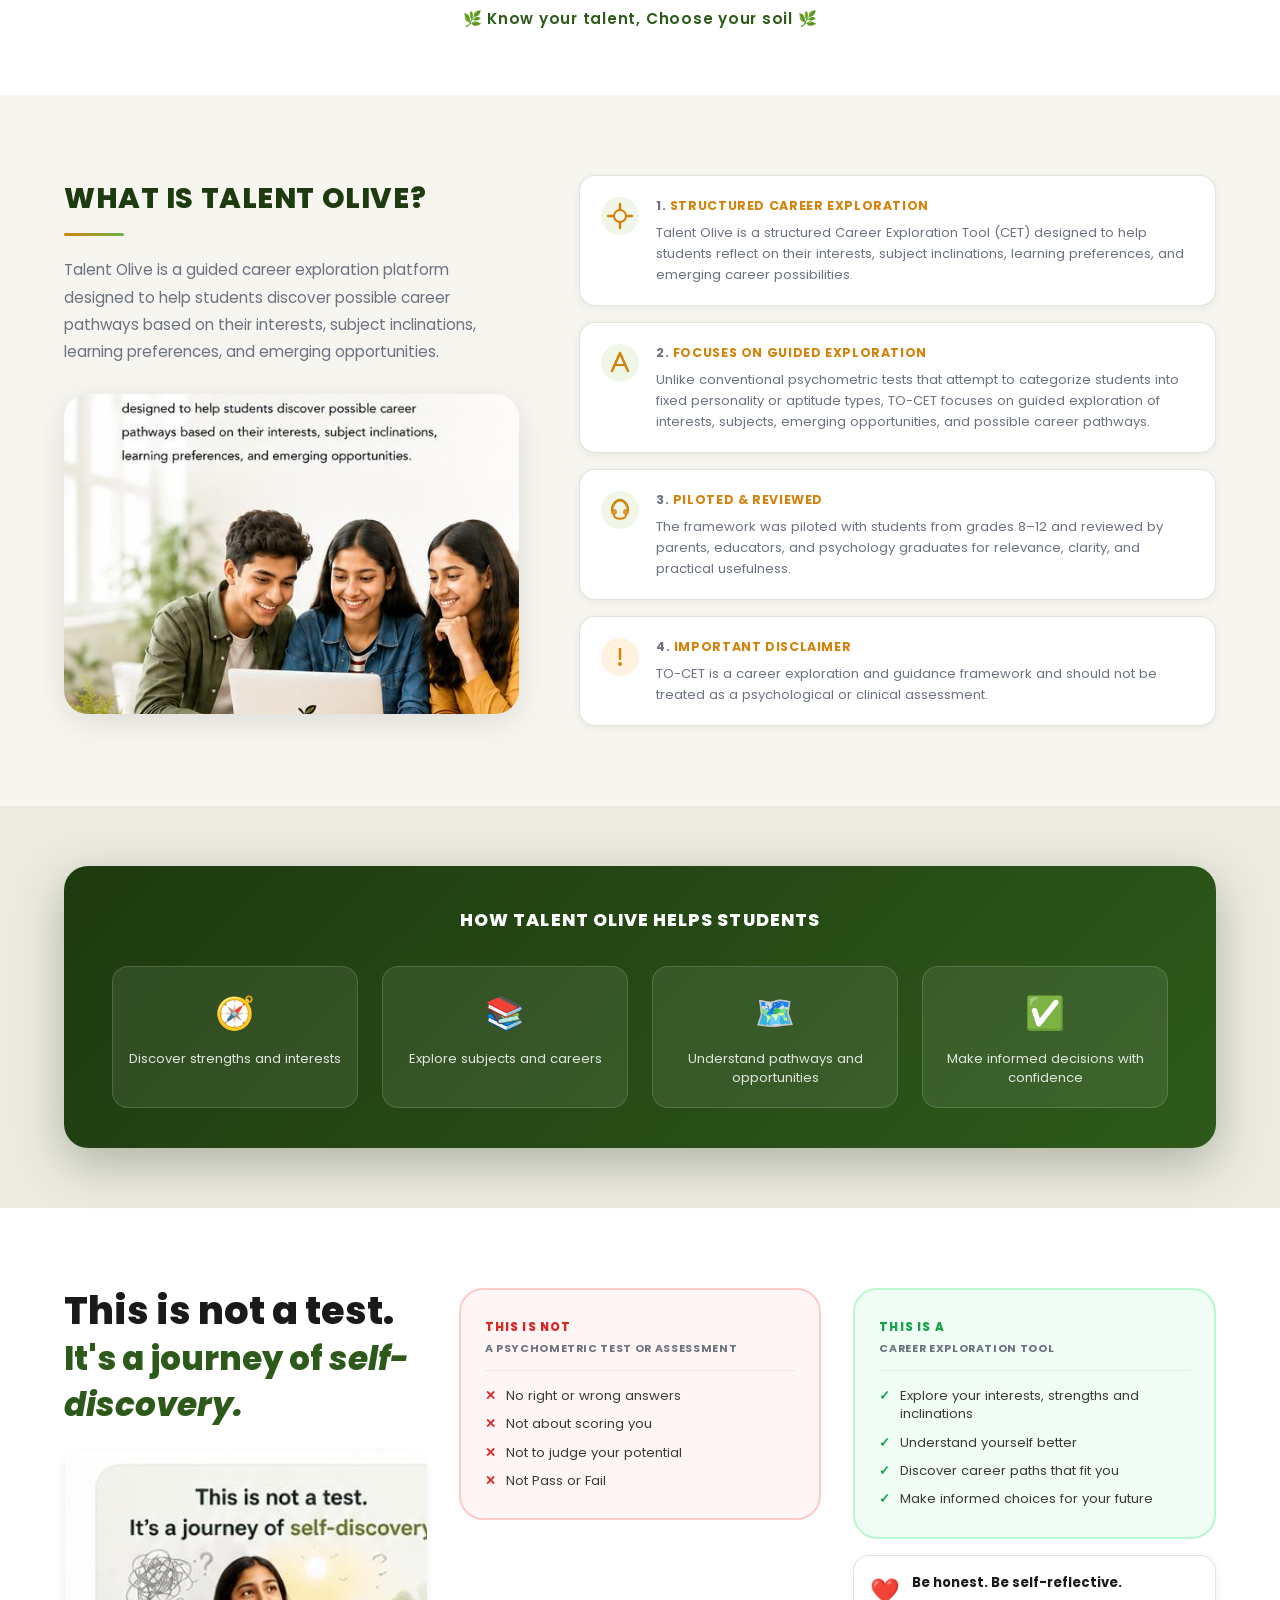
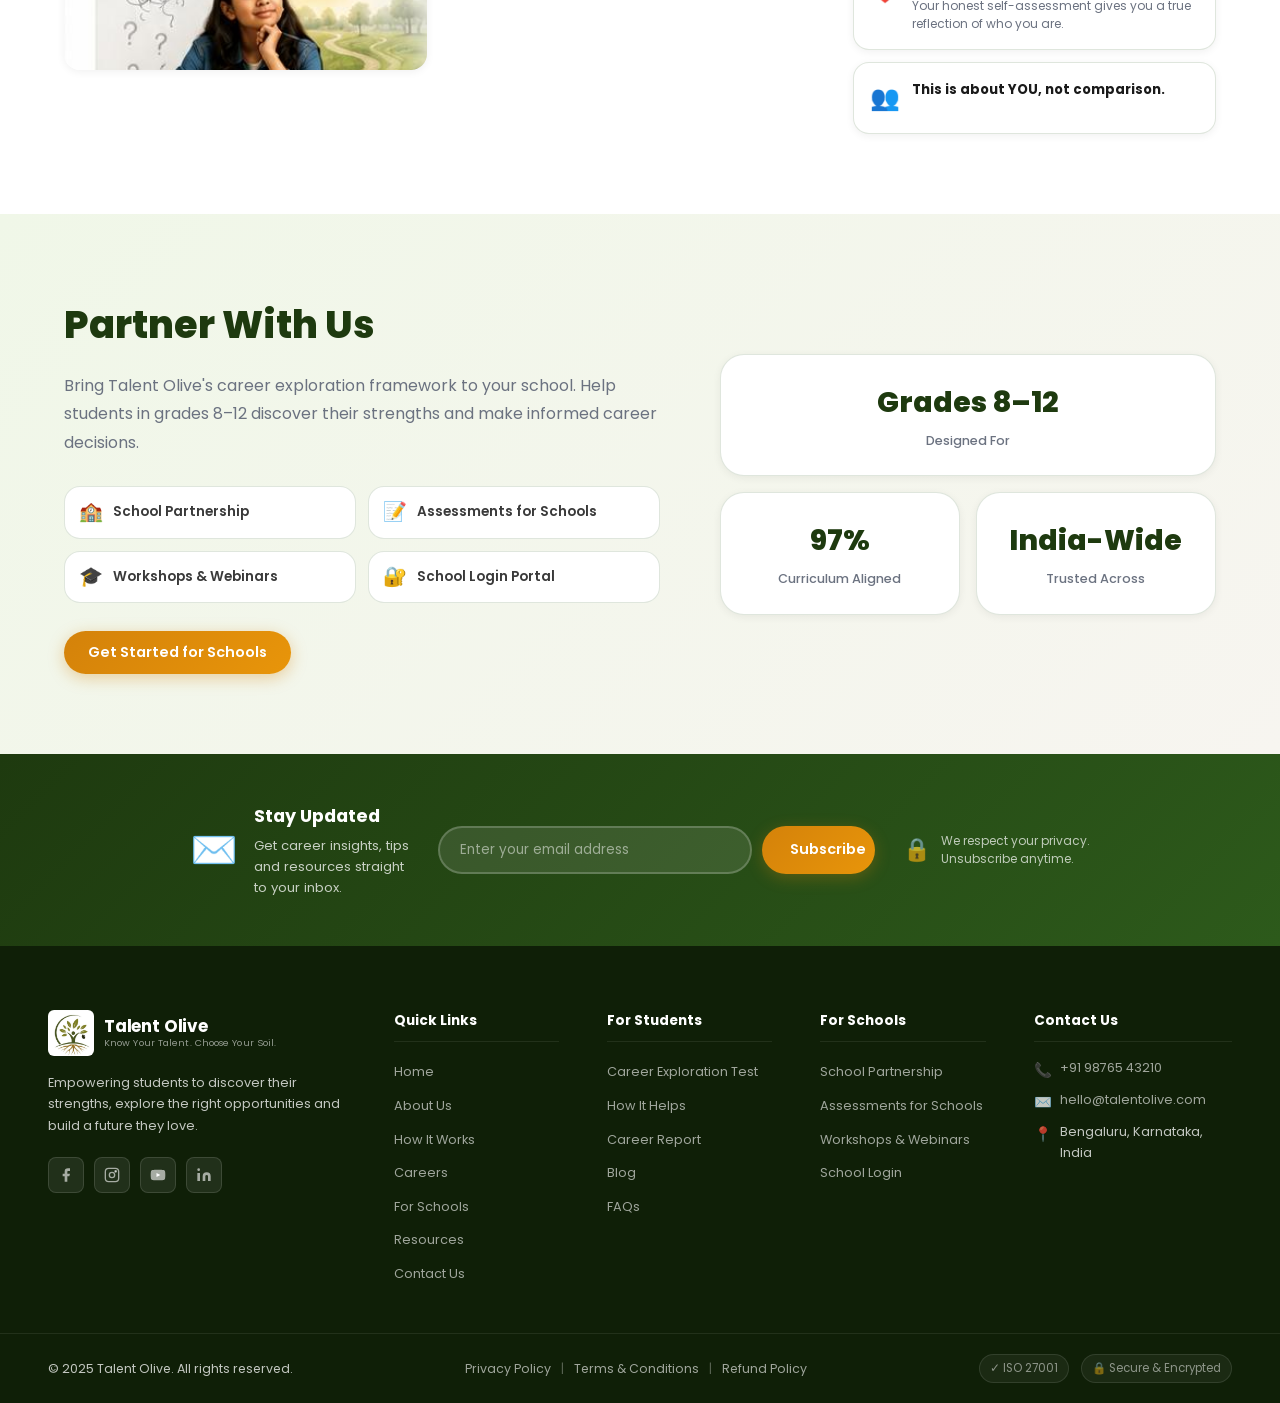
==== commit a905034e: "Remove hero text overlay — show image clean without quote Co-Authored-By: Claude Sonnet 4.6 <noreply" ====
--- a/index.html
+++ b/index.html
@@ -96,9 +96,6 @@
     <div class="hero-right animate-fade-in delay-2">
       <div class="hero-img-wrap">
         <img src="img-hero-visual.jpeg" class="hero-img" alt="Students exploring career paths with Talent Olive" />
-        <div class="hero-quote">
-          <p>When students understand their strengths early, they stop chasing careers and start <strong class="quote-accent">building futures.</strong></p>
-        </div>
       </div>
     </div>
   </section>
--- a/styles.css
+++ b/styles.css
@@ -403,19 +403,6 @@
   display: block;
 }
 
-/* Hero quote card — overlaid at bottom of image */
-.hero-quote {
-  position: absolute;
-  bottom: 0; left: 0; right: 0;
-  background: linear-gradient(to top, rgba(15, 31, 7, 0.92) 0%, rgba(30, 58, 15, 0.75) 100%);
-  color: var(--white);
-  padding: 24px 32px;
-  font-size: 0.95rem;
-  line-height: 1.7;
-  text-align: center;
-  backdrop-filter: blur(4px);
-}
-.quote-accent { color: var(--amber-light); font-style: italic; }
 
 /* ===== JOURNEY SECTION ===== */
 .journey {
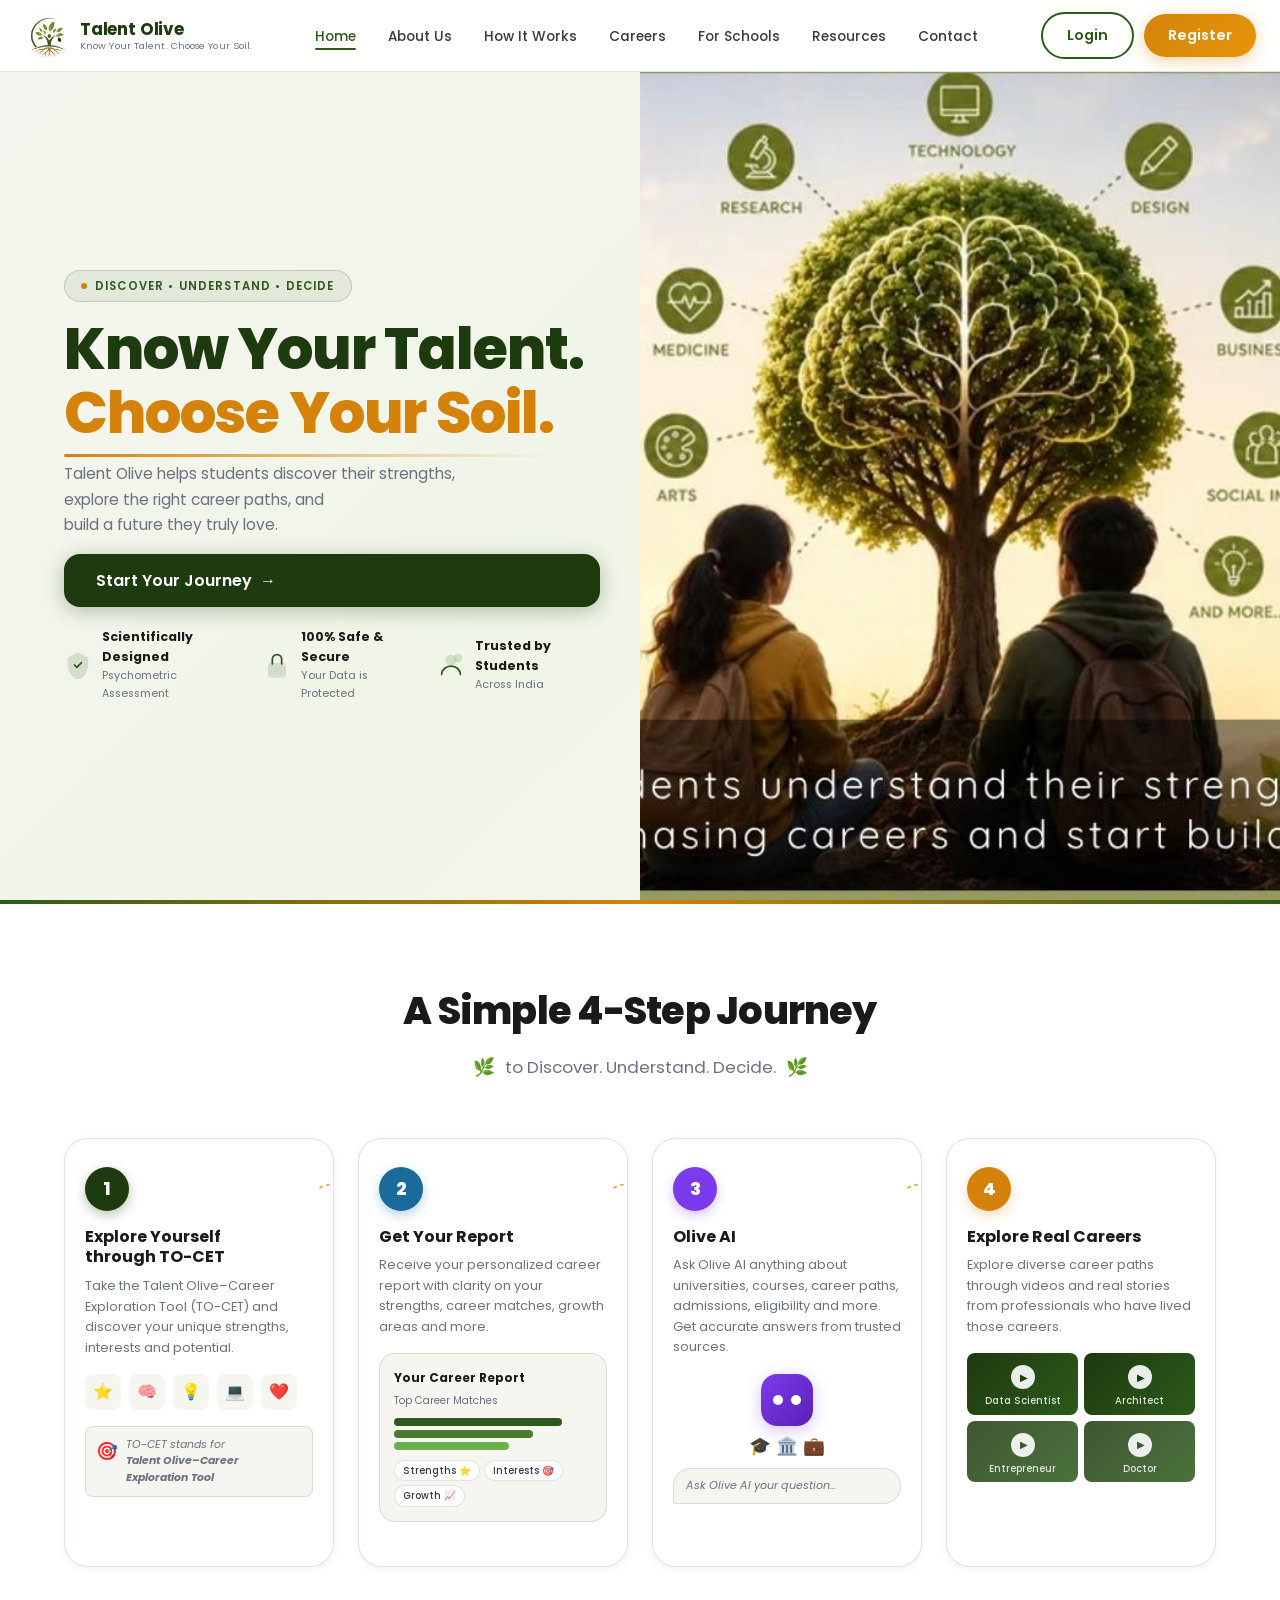
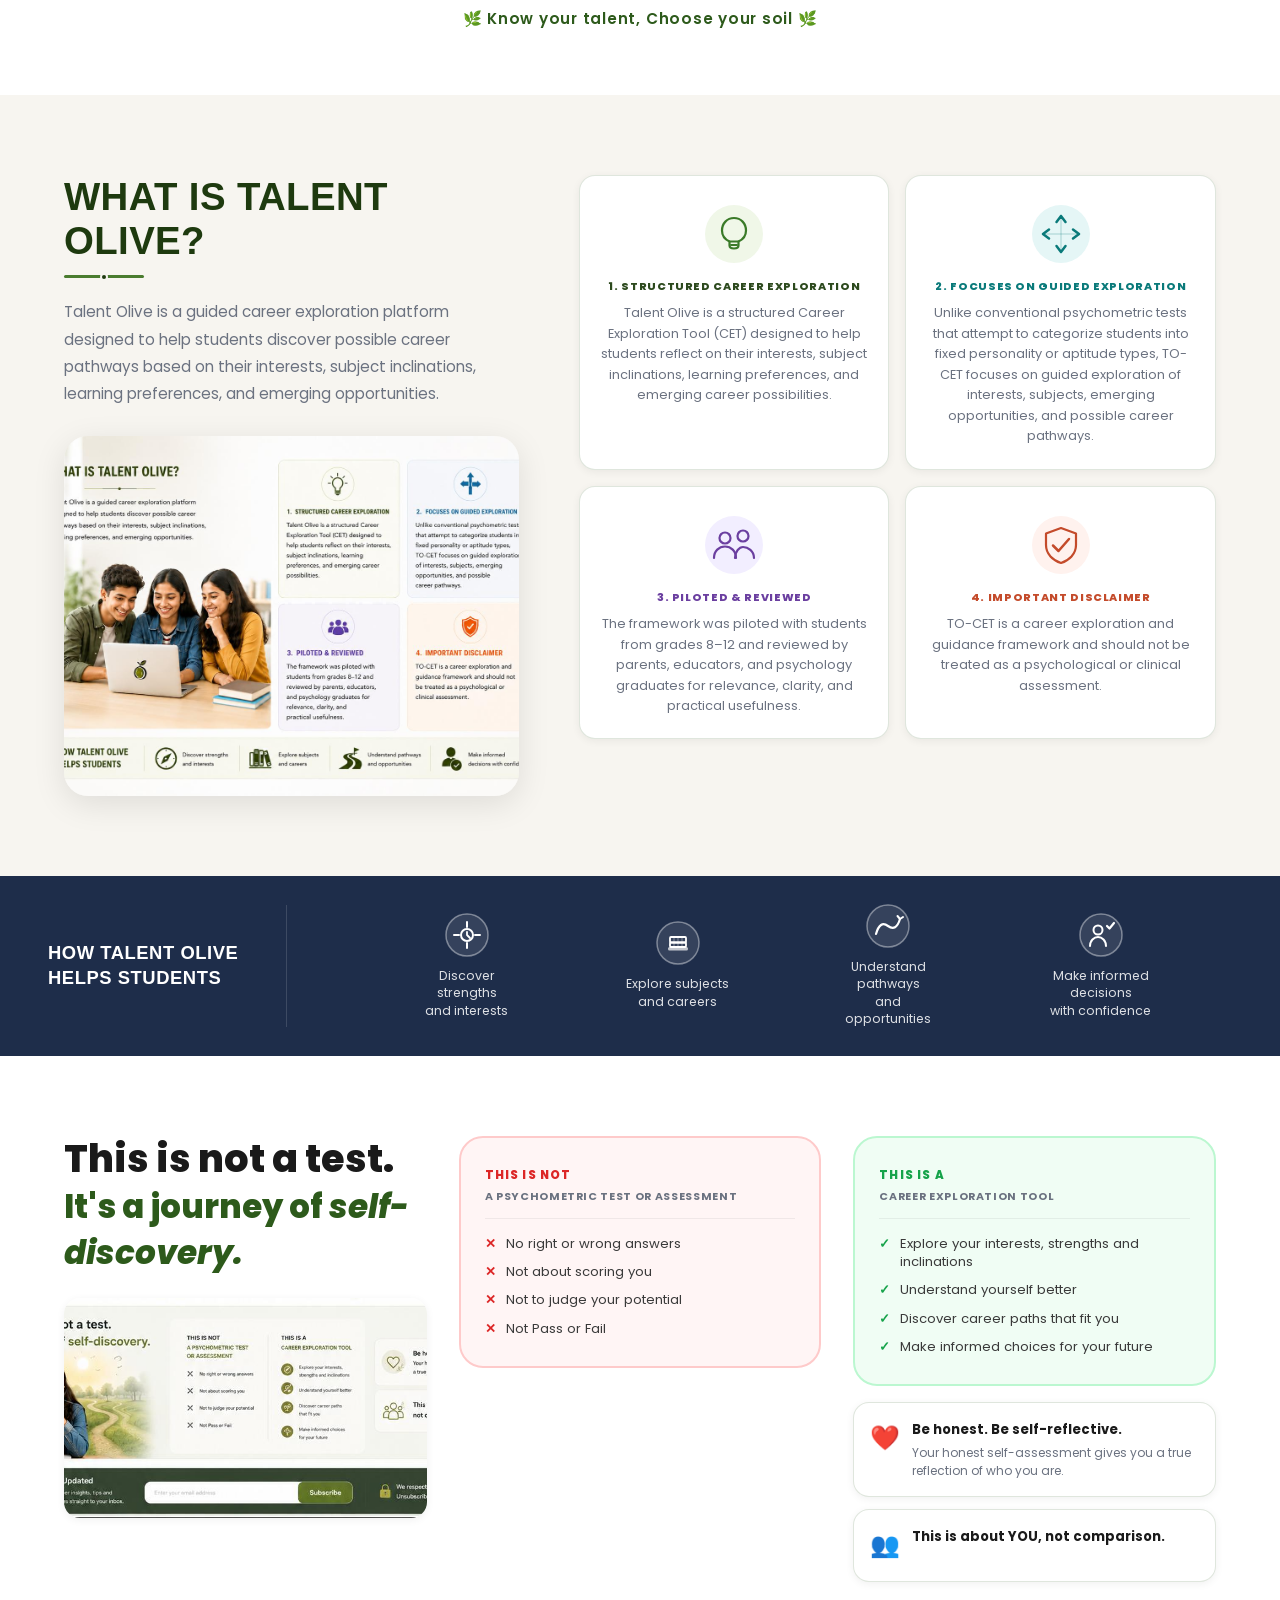
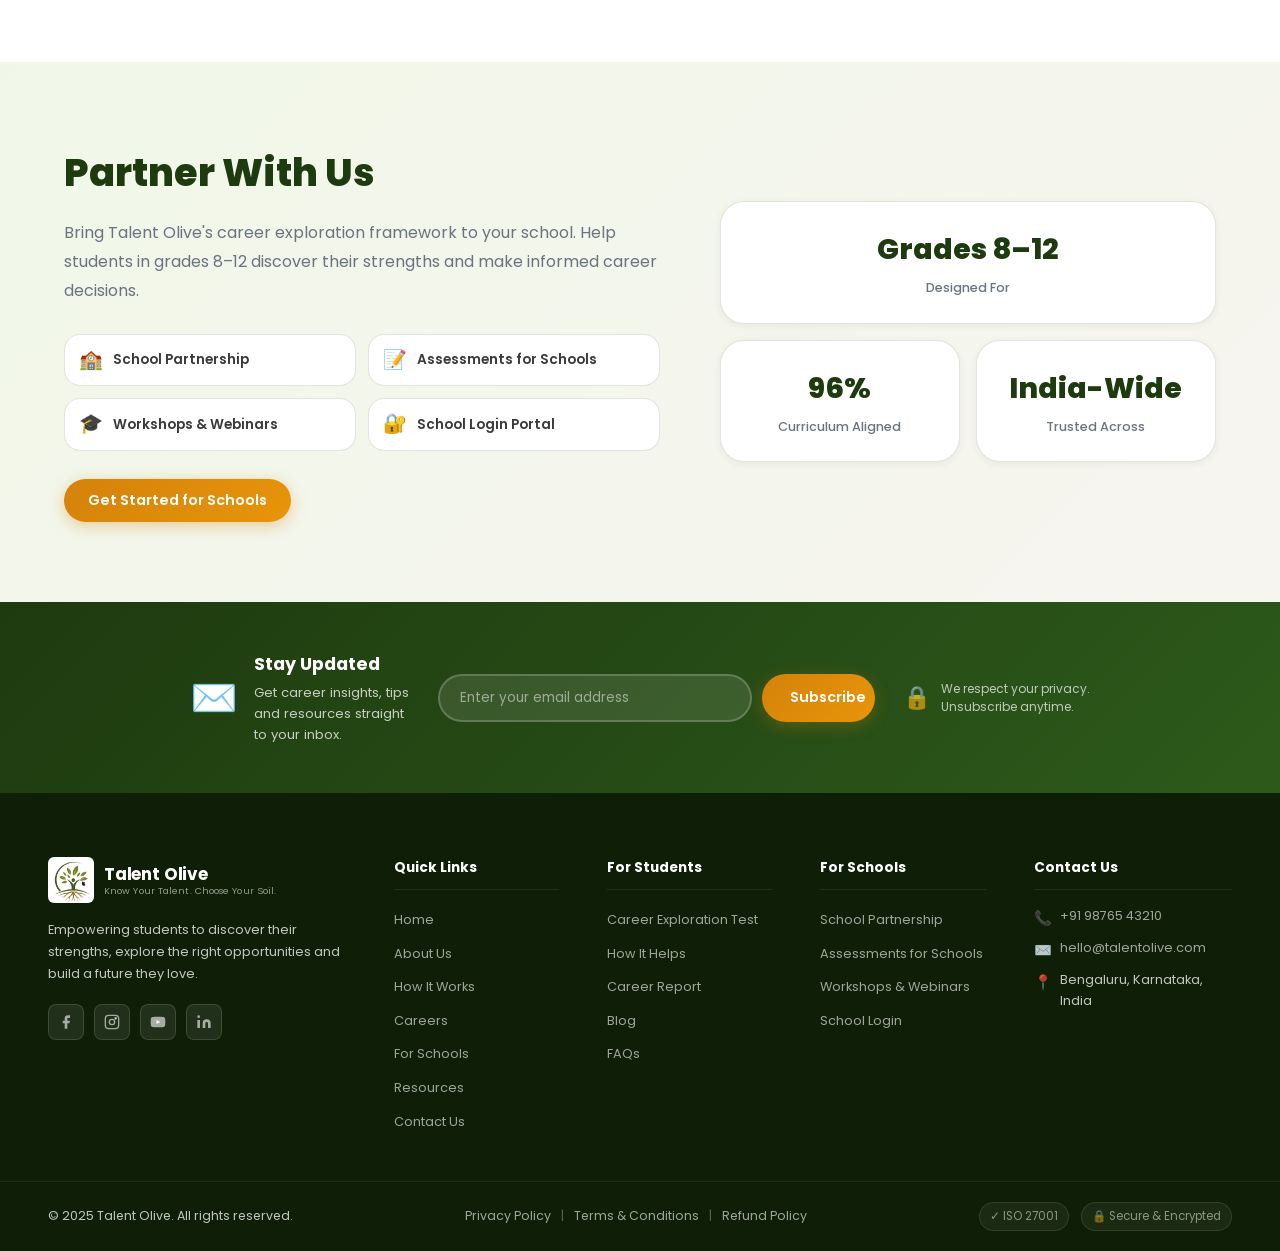
==== commit bb09c1bf: "Hmmm" ====
--- a/index.html
+++ b/index.html
@@ -235,40 +235,40 @@
           <div class="feature-cards">
             <div class="feature-card scroll-reveal delay-1">
               <div class="feature-icon">
-                <svg viewBox="0 0 40 40" fill="none"><circle cx="20" cy="20" r="19" fill="#f0f7e8"/><path d="M20 8 L20 14 M8 20 L14 20 M20 26 L20 32 M26 20 L32 20" stroke="#d4820a" stroke-width="2.5" stroke-linecap="round"/><circle cx="20" cy="20" r="6" fill="none" stroke="#d4820a" stroke-width="2"/></svg>
+                <svg viewBox="0 0 60 60" fill="none"><circle cx="30" cy="30" r="29" fill="#f0f7e8"/><path d="M30 14 C23 14 18 19.5 18 26.5 C18 31.5 21 35.5 25.5 37.5 L25.5 41.5 Q25.5 44.5 30 44.5 Q34.5 44.5 34.5 41.5 L34.5 37.5 C39 35.5 42 31.5 42 26.5 C42 19.5 37 14 30 14 Z" fill="none" stroke="#3a7a28" stroke-width="2.2" stroke-linejoin="round"/><path d="M25.5 37.5 L34.5 37.5" stroke="#3a7a28" stroke-width="2" stroke-linecap="round"/><path d="M27 41 L33 41" stroke="#3a7a28" stroke-width="2" stroke-linecap="round"/></svg>
               </div>
               <div class="feature-text">
-                <h4><span class="feature-num">1.</span> STRUCTURED CAREER EXPLORATION</h4>
+                <h4 class="fc-1"><span class="feature-num">1.&nbsp;</span>STRUCTURED CAREER EXPLORATION</h4>
                 <p>Talent Olive is a structured Career Exploration Tool (CET) designed to help students reflect on their interests, subject inclinations, learning preferences, and emerging career possibilities.</p>
               </div>
             </div>
 
             <div class="feature-card scroll-reveal delay-2">
               <div class="feature-icon">
-                <svg viewBox="0 0 40 40" fill="none"><circle cx="20" cy="20" r="19" fill="#f0f7e8"/><path d="M12 28 L20 10 L28 28" stroke="#d4820a" stroke-width="2.5" stroke-linecap="round" stroke-linejoin="round"/><path d="M15 22 L25 22" stroke="#d4820a" stroke-width="2" stroke-linecap="round"/></svg>
+                <svg viewBox="0 0 60 60" fill="none"><circle cx="30" cy="30" r="29" fill="#e5f6f6"/><path d="M30 12 L25.5 18 M30 12 L34.5 18" stroke="#0a7a7a" stroke-width="2.5" stroke-linecap="round" stroke-linejoin="round"/><line x1="30" y1="12" x2="30" y2="48" stroke="#0a7a7a" stroke-width="1.5" stroke-linecap="round" opacity="0.2"/><path d="M30 48 L25.5 42 M30 48 L34.5 42" stroke="#0a7a7a" stroke-width="2.5" stroke-linecap="round" stroke-linejoin="round"/><path d="M12 30 L18 25.5 M12 30 L18 34.5" stroke="#0a7a7a" stroke-width="2.5" stroke-linecap="round" stroke-linejoin="round"/><line x1="12" y1="30" x2="48" y2="30" stroke="#0a7a7a" stroke-width="1.5" stroke-linecap="round" opacity="0.2"/><path d="M48 30 L42 25.5 M48 30 L42 34.5" stroke="#0a7a7a" stroke-width="2.5" stroke-linecap="round" stroke-linejoin="round"/></svg>
               </div>
               <div class="feature-text">
-                <h4><span class="feature-num">2.</span> FOCUSES ON GUIDED EXPLORATION</h4>
+                <h4 class="fc-2"><span class="feature-num">2.&nbsp;</span>FOCUSES ON GUIDED EXPLORATION</h4>
                 <p>Unlike conventional psychometric tests that attempt to categorize students into fixed personality or aptitude types, TO-CET focuses on guided exploration of interests, subjects, emerging opportunities, and possible career pathways.</p>
               </div>
             </div>
 
             <div class="feature-card scroll-reveal delay-3">
               <div class="feature-icon">
-                <svg viewBox="0 0 40 40" fill="none"><circle cx="20" cy="20" r="19" fill="#f0f7e8"/><path d="M12 20 C12 15 16 10 20 10 C24 10 28 15 28 20" stroke="#d4820a" stroke-width="2.5" stroke-linecap="round" fill="none"/><circle cx="14" cy="22" r="3" fill="#d4820a" opacity="0.8"/><circle cx="26" cy="22" r="3" fill="#d4820a" opacity="0.8"/><path d="M14 25 C14 30 26 30 26 25" stroke="#d4820a" stroke-width="2" fill="none" stroke-linecap="round"/></svg>
+                <svg viewBox="0 0 60 60" fill="none"><circle cx="30" cy="30" r="29" fill="#f2eeff"/><circle cx="21" cy="23" r="5.5" fill="none" stroke="#6b3fa0" stroke-width="2.2"/><path d="M10 43 C10 36 15 31.5 21 31.5 C27 31.5 32 36 32 43" fill="none" stroke="#6b3fa0" stroke-width="2.2" stroke-linecap="round"/><circle cx="39" cy="21" r="5.5" fill="none" stroke="#6b3fa0" stroke-width="2.2"/><path d="M31 43 C31 36.5 35.5 32 39 32 C44 32 50 36 50 43" fill="none" stroke="#6b3fa0" stroke-width="2.2" stroke-linecap="round"/></svg>
               </div>
               <div class="feature-text">
-                <h4><span class="feature-num">3.</span> PILOTED & REVIEWED</h4>
+                <h4 class="fc-3"><span class="feature-num">3.&nbsp;</span>PILOTED &amp; REVIEWED</h4>
                 <p>The framework was piloted with students from grades 8–12 and reviewed by parents, educators, and psychology graduates for relevance, clarity, and practical usefulness.</p>
               </div>
             </div>
 
             <div class="feature-card scroll-reveal delay-4">
               <div class="feature-icon">
-                <svg viewBox="0 0 40 40" fill="none"><circle cx="20" cy="20" r="19" fill="#fff3e0"/><path d="M20 12 L20 22" stroke="#d4820a" stroke-width="2.5" stroke-linecap="round"/><circle cx="20" cy="27" r="2" fill="#d4820a"/></svg>
+                <svg viewBox="0 0 60 60" fill="none"><circle cx="30" cy="30" r="29" fill="#fff2ee"/><path d="M30 13 L45 18.5 L45 30 C45 39 38 45.5 30 48 C22 45.5 15 39 15 30 L15 18.5 Z" fill="none" stroke="#c44b2b" stroke-width="2.2" stroke-linejoin="round"/><path d="M22 30.5 L27.5 36 L38 24" stroke="#c44b2b" stroke-width="2.5" stroke-linecap="round" stroke-linejoin="round"/></svg>
               </div>
               <div class="feature-text">
-                <h4><span class="feature-num">4.</span> IMPORTANT DISCLAIMER</h4>
+                <h4 class="fc-4"><span class="feature-num">4.&nbsp;</span>IMPORTANT DISCLAIMER</h4>
                 <p>TO-CET is a career exploration and guidance framework and should not be treated as a psychological or clinical assessment.</p>
               </div>
             </div>
@@ -280,26 +280,34 @@
 
   <!-- ===== HOW TALENT OLIVE HELPS ===== -->
   <section class="helps" id="careers">
-    <div class="container">
-      <div class="helps-inner scroll-reveal">
-        <h3 class="helps-title">HOW TALENT OLIVE HELPS STUDENTS</h3>
-        <div class="helps-grid">
-          <div class="help-item scroll-reveal delay-1">
-            <div class="help-icon">🧭</div>
-            <p>Discover strengths and interests</p>
-          </div>
-          <div class="help-item scroll-reveal delay-2">
-            <div class="help-icon">📚</div>
-            <p>Explore subjects and careers</p>
-          </div>
-          <div class="help-item scroll-reveal delay-3">
-            <div class="help-icon">🗺️</div>
-            <p>Understand pathways and opportunities</p>
-          </div>
-          <div class="help-item scroll-reveal delay-4">
-            <div class="help-icon">✅</div>
-            <p>Make informed decisions with confidence</p>
-          </div>
+    <div class="helps-inner scroll-reveal">
+      <div class="helps-label">
+        <h3 class="helps-title">HOW TALENT OLIVE<br>HELPS STUDENTS</h3>
+      </div>
+      <div class="helps-grid">
+        <div class="help-item scroll-reveal delay-1">
+          <div class="help-icon">
+            <svg viewBox="0 0 44 44" fill="none"><circle cx="22" cy="22" r="21" stroke="rgba(255,255,255,0.4)" stroke-width="1.5" fill="rgba(255,255,255,0.1)"/><circle cx="22" cy="22" r="6" fill="none" stroke="white" stroke-width="2"/><path d="M22 9 L22 14 M22 30 L22 35 M9 22 L14 22 M30 22 L35 22" stroke="white" stroke-width="2" stroke-linecap="round"/><path d="M22 19 L22 22 L25 25" stroke="white" stroke-width="1.8" stroke-linecap="round" stroke-linejoin="round"/></svg>
+          </div>
+          <p>Discover strengths<br>and interests</p>
+        </div>
+        <div class="help-item scroll-reveal delay-2">
+          <div class="help-icon">
+            <svg viewBox="0 0 44 44" fill="none"><circle cx="22" cy="22" r="21" stroke="rgba(255,255,255,0.4)" stroke-width="1.5" fill="rgba(255,255,255,0.1)"/><rect x="12" y="26" width="20" height="3.5" rx="1.5" fill="white" opacity="0.7"/><rect x="14" y="21.5" width="16" height="4.5" rx="1" fill="none" stroke="white" stroke-width="1.8"/><rect x="14" y="16" width="16" height="5.5" rx="1" fill="none" stroke="white" stroke-width="1.8"/><path d="M18 16 L18 27 M22 16 L22 27 M26 16 L26 27" stroke="white" stroke-width="1" opacity="0.4"/></svg>
+          </div>
+          <p>Explore subjects<br>and careers</p>
+        </div>
+        <div class="help-item scroll-reveal delay-3">
+          <div class="help-icon">
+            <svg viewBox="0 0 44 44" fill="none"><circle cx="22" cy="22" r="21" stroke="rgba(255,255,255,0.4)" stroke-width="1.5" fill="rgba(255,255,255,0.1)"/><path d="M10 30 Q14 16 22 22 Q30 28 34 15" stroke="white" stroke-width="2.2" stroke-linecap="round" fill="none"/><path d="M31.5 12 L34 15 L37 13" stroke="white" stroke-width="2" stroke-linecap="round" stroke-linejoin="round"/></svg>
+          </div>
+          <p>Understand pathways<br>and opportunities</p>
+        </div>
+        <div class="help-item scroll-reveal delay-4">
+          <div class="help-icon">
+            <svg viewBox="0 0 44 44" fill="none"><circle cx="22" cy="22" r="21" stroke="rgba(255,255,255,0.4)" stroke-width="1.5" fill="rgba(255,255,255,0.1)"/><circle cx="19" cy="17" r="4.5" fill="none" stroke="white" stroke-width="2"/><path d="M11 33 C11 27.5 15 24 19 24 C23 24 27 27.5 27 33" fill="none" stroke="white" stroke-width="2" stroke-linecap="round"/><path d="M28 13 L30.5 15.5 L35 10" stroke="white" stroke-width="2.2" stroke-linecap="round" stroke-linejoin="round"/></svg>
+          </div>
+          <p>Make informed decisions<br>with confidence</p>
         </div>
       </div>
     </div>
--- a/styles.css
+++ b/styles.css
@@ -383,23 +383,29 @@
 .badge strong { font-size: 0.78rem; color: var(--text-dark); }
 .badge span { font-size: 0.68rem; color: var(--text-muted); }
 
-/* Hero right — full-bleed image panel */
+/* Hero right — full image visible, no cropping */
 .hero-right {
-  position: relative;
+  display: flex;
+  align-items: center;
+  justify-content: center;
   overflow: hidden;
   padding: 0;
+  background: #e8dfc8;
 }
 
 .hero-img-wrap {
-  position: absolute;
-  inset: 0;
+  width: 100%;
+  height: 100%;
+  display: flex;
+  align-items: center;
+  justify-content: center;
 }
 
 .hero-img {
   width: 100%;
   height: 100%;
   object-fit: cover;
-  object-position: center top;
+  object-position: center center;
   display: block;
 }
 
@@ -654,17 +660,34 @@
 }
 
 .about-title {
-  font-size: clamp(1.4rem, 2.5vw, 1.8rem);
-  font-weight: 800;
+  font-size: clamp(1.8rem, 3vw, 2.6rem);
+  font-weight: 900;
   color: var(--olive-dark);
-  letter-spacing: 0.02em;
+  letter-spacing: 0.01em;
+  line-height: 1.15;
   margin-bottom: 12px;
 }
 .title-underline {
-  width: 60px; height: 3px;
-  background: linear-gradient(90deg, var(--amber), var(--olive-pale));
+  display: flex;
+  align-items: center;
+  gap: 0;
+  width: 80px;
+  height: 3px;
+  background: var(--olive-light);
   border-radius: 2px;
   margin-bottom: 20px;
+  position: relative;
+}
+.title-underline::after {
+  content: '';
+  position: absolute;
+  left: 50%;
+  top: 50%;
+  transform: translate(-50%, -50%);
+  width: 8px; height: 8px;
+  background: var(--olive-dark);
+  border-radius: 50%;
+  border: 2px solid var(--cream);
 }
 .about-desc {
   font-size: 0.95rem;
@@ -676,94 +699,105 @@
 /* About image — real student photo, cropped to left (student) portion */
 .about-image { position: relative; }
 .about-img-real {
-  height: 320px;
+  height: 360px;
   border-radius: var(--radius-lg);
   background: url('img-about.jpeg') no-repeat;
-  background-size: 240% auto;
-  background-position: left 35%;
+  background-size: cover;
+  background-position: center center;
   box-shadow: var(--shadow-md);
-  transition: background-size 0.5s ease;
-}
-.about-img-real:hover {
-  background-size: 250% auto;
-}
-
-/* Feature cards */
-.feature-cards { display: flex; flex-direction: column; gap: 16px; }
+}
+
+/* Feature cards — 2×2 grid, icon on top */
+.feature-cards {
+  display: grid;
+  grid-template-columns: 1fr 1fr;
+  gap: 16px;
+}
 .feature-card {
   display: flex;
-  gap: 16px;
-  align-items: flex-start;
+  flex-direction: column;
+  align-items: center;
+  text-align: center;
   background: var(--white);
   border-radius: var(--radius-md);
-  padding: 20px;
+  padding: 28px 18px 22px;
   border: 1.5px solid var(--border);
   transition: var(--transition);
   box-shadow: var(--shadow-sm);
 }
 .feature-card:hover {
-  border-color: var(--olive-pale);
-  transform: translateX(6px);
+  transform: translateY(-4px);
   box-shadow: var(--shadow-md);
-}
-.feature-icon { width: 40px; height: 40px; flex-shrink: 0; }
+  border-color: rgba(0,0,0,0.06);
+}
+.feature-icon { width: 60px; height: 60px; flex-shrink: 0; margin-bottom: 14px; }
 .feature-text h4 {
-  font-size: 0.78rem;
-  font-weight: 700;
-  color: var(--amber);
-  letter-spacing: 0.05em;
-  margin-bottom: 6px;
-}
-.feature-num { color: var(--text-muted); }
+  font-size: 0.68rem;
+  font-weight: 800;
+  letter-spacing: 0.06em;
+  margin-bottom: 8px;
+}
+.feature-num { /* inherits parent color */ }
 .feature-text p {
-  font-size: 0.82rem;
+  font-size: 0.80rem;
   color: var(--text-muted);
   line-height: 1.6;
 }
-
-/* ===== HELPS SECTION ===== */
+/* Per-card title colours matching PDF */
+.feature-card:nth-child(1) .feature-text h4 { color: #2d4a1e; }
+.feature-card:nth-child(2) .feature-text h4 { color: #0a7a7a; }
+.feature-card:nth-child(3) .feature-text h4 { color: #6b3fa0; }
+.feature-card:nth-child(4) .feature-text h4 { color: #c44b2b; }
+
+/* ===== HELPS SECTION — full-width dark navy strip ===== */
 .helps {
-  padding: 60px 0;
-  background: var(--cream-dark);
+  background: #1e2d4a;
+  padding: 0;
 }
 .helps-inner {
-  background: linear-gradient(135deg, var(--olive-dark) 0%, var(--olive-mid) 100%);
-  border-radius: var(--radius-lg);
-  padding: 40px 48px;
+  display: flex;
+  align-items: center;
+  min-height: 130px;
+}
+.helps-label {
+  flex-shrink: 0;
+  min-width: 270px;
+  padding: 36px 48px;
+  border-right: 1px solid rgba(255,255,255,0.14);
+}
+.helps-title {
+  font-size: 1.15rem;
+  font-weight: 900;
+  letter-spacing: 0.03em;
   color: var(--white);
-  box-shadow: 0 16px 48px rgba(30, 58, 15, 0.3);
-}
-.helps-title {
-  font-size: 1.1rem;
-  font-weight: 800;
-  letter-spacing: 0.06em;
-  color: var(--white);
-  margin-bottom: 32px;
+  line-height: 1.35;
+  margin-bottom: 0;
+  text-align: left;
+}
+.helps-grid {
+  display: flex;
+  flex: 1;
+  justify-content: space-evenly;
+  align-items: center;
+  padding: 28px 32px;
+  gap: 0;
   text-align: center;
 }
-.helps-grid {
-  display: grid;
-  grid-template-columns: repeat(4, 1fr);
-  gap: 24px;
-  text-align: center;
-}
 .help-item {
   display: flex;
   flex-direction: column;
   align-items: center;
-  gap: 12px;
-  padding: 20px 12px;
-  background: rgba(255,255,255,0.08);
-  border-radius: var(--radius-md);
-  border: 1px solid rgba(255,255,255,0.15);
-  transition: var(--transition);
-}
-.help-item:hover {
-  background: rgba(255,255,255,0.15);
-  transform: translateY(-4px);
-}
-.help-icon { font-size: 2rem; }
-.help-item p { font-size: 0.82rem; color: rgba(255,255,255,0.85); line-height: 1.4; }
+  gap: 10px;
+  padding: 0 12px;
+  background: none;
+  border: none;
+  transition: var(--transition);
+  max-width: 130px;
+}
+.help-item:hover { transform: translateY(-3px); }
+.help-icon { width: 44px; height: 44px; display: flex; align-items: center; justify-content: center; }
+.help-icon svg { width: 44px; height: 44px; }
+.help-item p { font-size: 0.78rem; color: rgba(255,255,255,0.85); line-height: 1.4; }
 
 /* ===== SELF-DISCOVERY SECTION ===== */
 .self-discovery {
@@ -791,8 +825,8 @@
   height: 220px;
   border-radius: var(--radius-md);
   background: url('img-self-discovery.jpeg') no-repeat;
-  background-size: 300% auto;
-  background-position: left top;
+  background-size: cover;
+  background-position: center center;
   box-shadow: var(--shadow-sm);
   overflow: hidden;
 }
